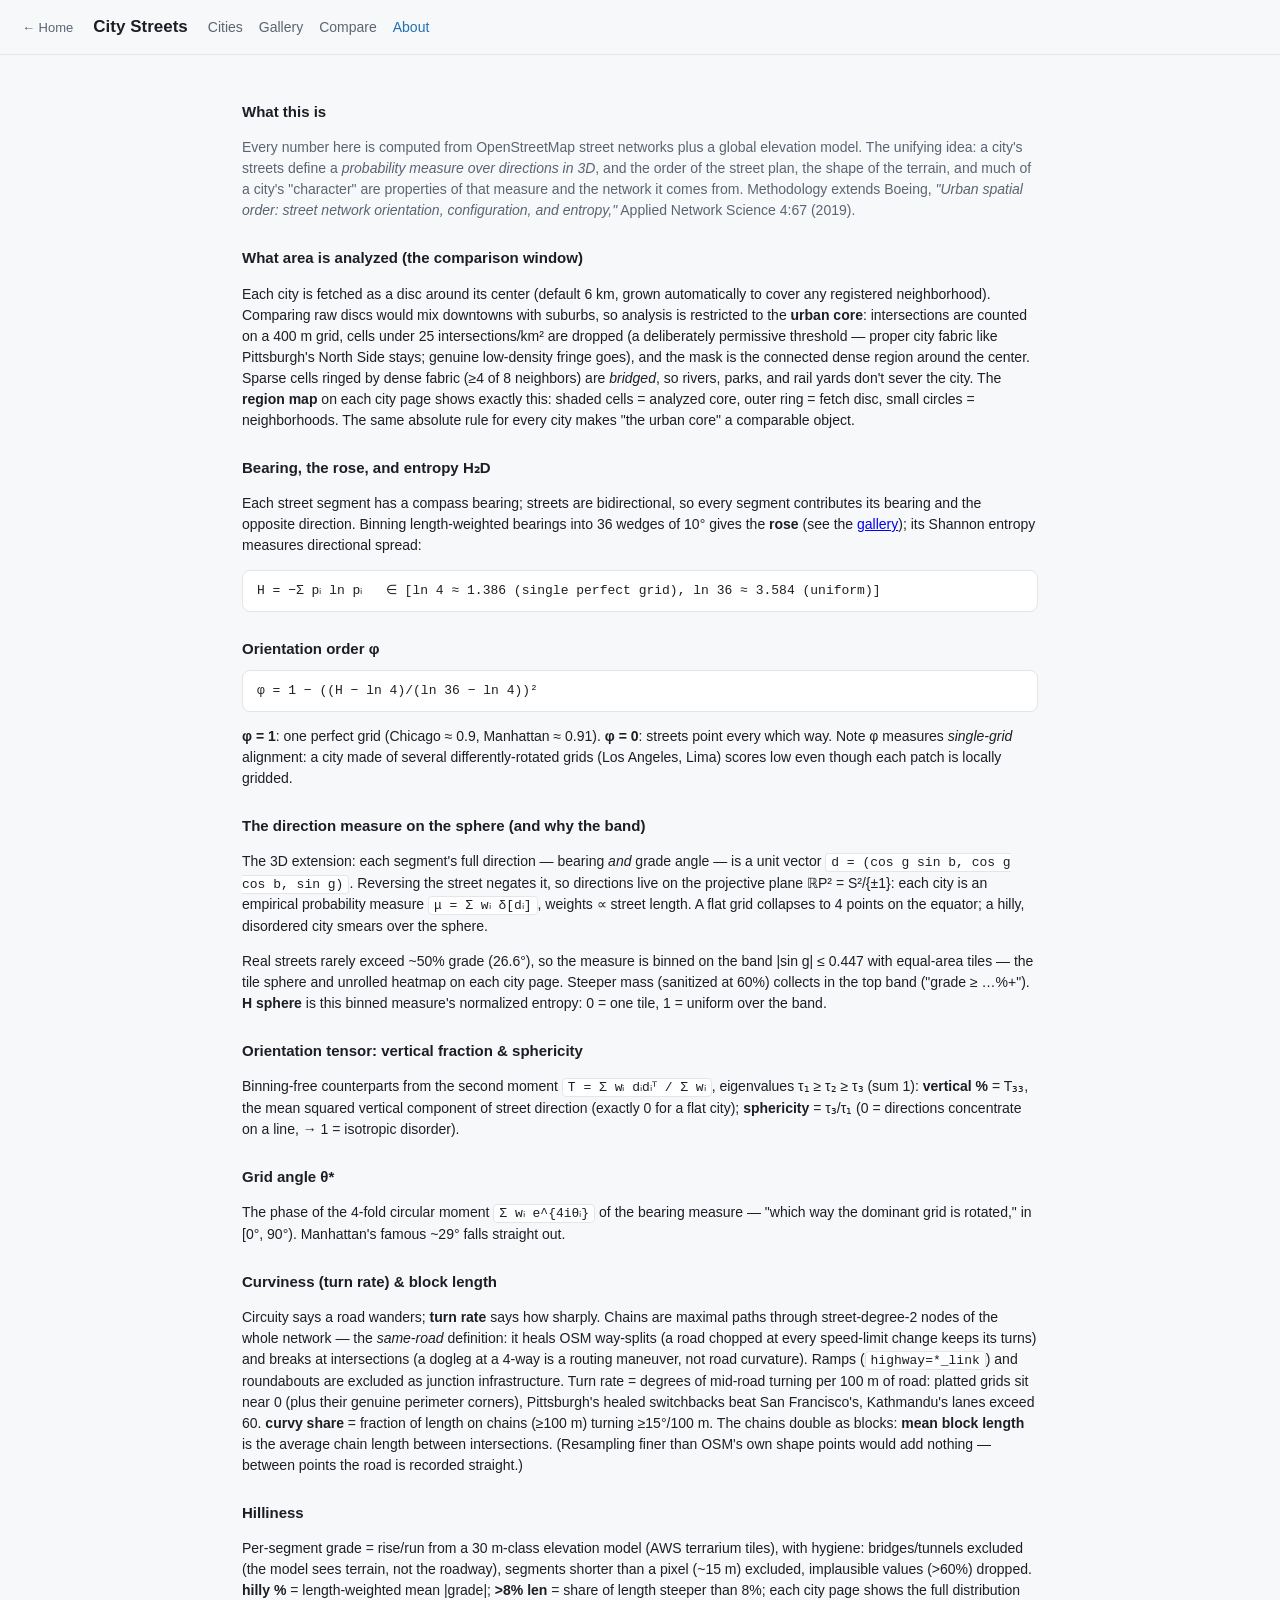
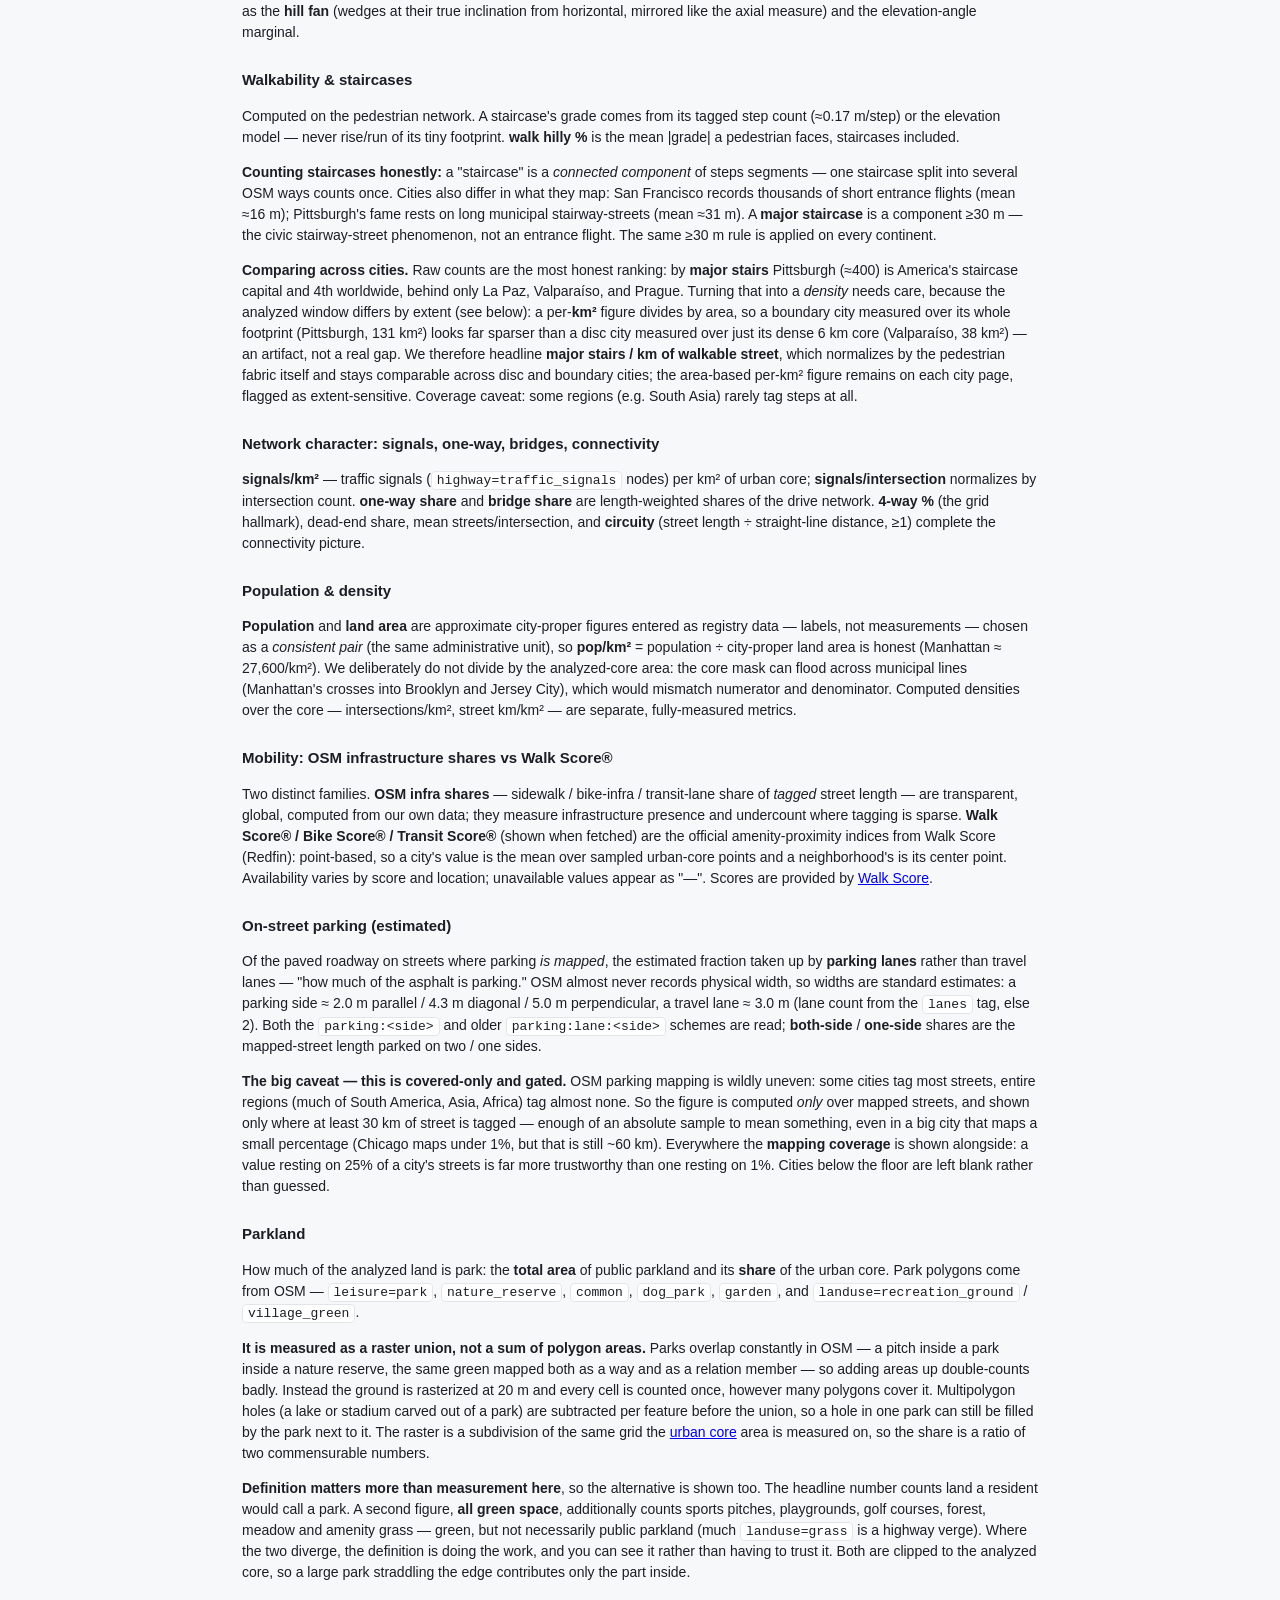
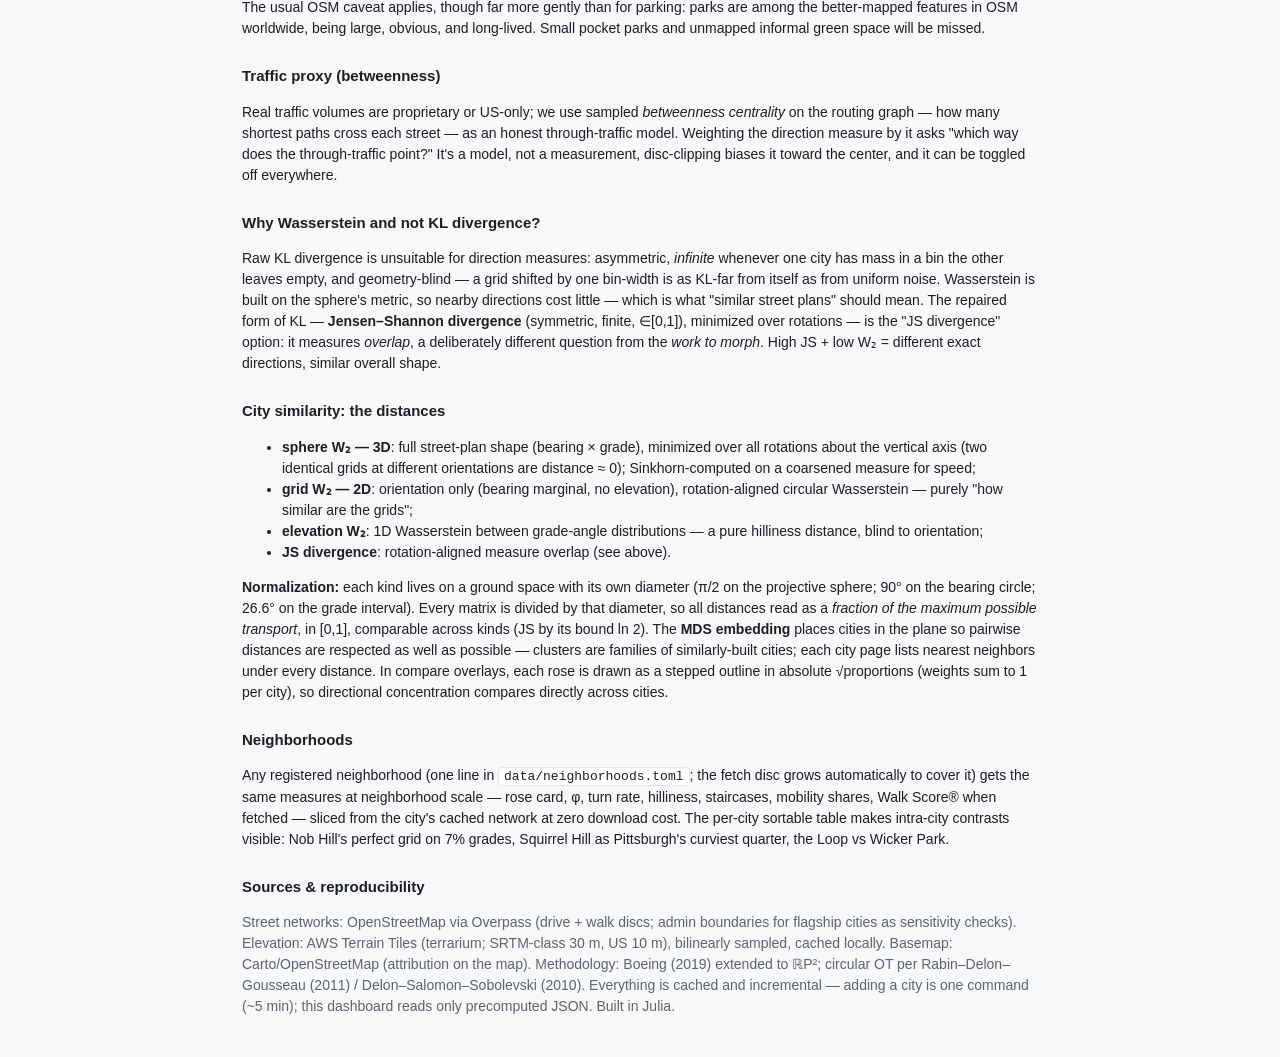
==== city-streets/about.html @ 0fbaa7f0 "Add Walk Score data to City Streets" ====
<!doctype html>
<html lang="en">
<head>
<meta charset="utf-8">
<meta name="viewport" content="width=device-width, initial-scale=1">
<title>City Streets — about the measures</title>
<link rel="stylesheet" href="css/style.css">
<style>
  main { max-width: 840px; }
  section { margin-bottom: 26px; }
  code { background: var(--panel); border: 1px solid var(--line); border-radius: 4px;
         padding: 1px 5px; font-size: 13px; }
  .formula { background: var(--panel); border: 1px solid var(--line); border-radius: 8px;
             padding: 10px 14px; margin: 10px 0; font-family: ui-monospace, monospace; font-size: 13px; }
  h2 { margin-top: 26px; }
</style>
</head>
<body>
<header>
  <a class="home-link" href="../">&larr; Home</a>
  <h1>City Streets</h1>
  <nav><a href="./">Cities</a><a href="gallery.html">Gallery</a><a href="compare.html">Compare</a><a href="about.html" class="active">About</a></nav>
</header>
<main>
  <h2>What this is</h2>
  <p class="muted">Every number here is computed from OpenStreetMap street networks plus a
  global elevation model. The unifying idea: a city's streets define a <em>probability measure
  over directions in 3D</em>, and the order of the street plan, the shape of the terrain, and
  much of a city's "character" are properties of that measure and the network it comes from.
  Methodology extends Boeing, <em>"Urban spatial order: street network orientation,
  configuration, and entropy,"</em> Applied Network Science 4:67 (2019).</p>

  <section id="window">
    <h2>What area is analyzed (the comparison window)</h2>
    <p>Each city is fetched as a disc around its center (default 6 km, grown automatically to
    cover any registered neighborhood). Comparing raw discs would mix downtowns with suburbs,
    so analysis is restricted to the <b>urban core</b>: intersections are counted on a 400 m
    grid, cells under 25 intersections/km² are dropped (a deliberately permissive threshold —
    proper city fabric like Pittsburgh's North Side stays; genuine low-density fringe goes),
    and the mask is the connected dense region around the center. Sparse cells ringed by dense
    fabric (≥4 of 8 neighbors) are <em>bridged</em>, so rivers, parks, and rail yards don't
    sever the city. The <b>region map</b> on each city page shows exactly this: shaded cells =
    analyzed core, outer ring = fetch disc, small circles = neighborhoods. The same absolute
    rule for every city makes "the urban core" a comparable object.</p>
  </section>

  <section id="rose">
    <h2>Bearing, the rose, and entropy H₂D</h2>
    <p>Each street segment has a compass bearing; streets are bidirectional, so every segment
    contributes its bearing and the opposite direction. Binning length-weighted bearings into
    36 wedges of 10° gives the <b>rose</b> (see the <a href="gallery.html">gallery</a>);
    its Shannon entropy measures directional spread:</p>
    <div class="formula">H = −Σ pᵢ ln pᵢ &nbsp; ∈ [ln 4 ≈ 1.386 (single perfect grid), ln 36 ≈ 3.584 (uniform)]</div>
  </section>

  <section id="phi">
    <h2>Orientation order φ</h2>
    <div class="formula">φ = 1 − ((H − ln 4)/(ln 36 − ln 4))²</div>
    <p><b>φ = 1</b>: one perfect grid (Chicago ≈ 0.9, Manhattan ≈ 0.91). <b>φ = 0</b>: streets
    point every which way. Note φ measures <em>single-grid</em> alignment: a city made of
    several differently-rotated grids (Los Angeles, Lima) scores low even though each patch is
    locally gridded.</p>
  </section>

  <section id="sphere">
    <h2>The direction measure on the sphere (and why the band)</h2>
    <p>The 3D extension: each segment's full direction — bearing <em>and</em> grade angle — is
    a unit vector <code>d = (cos g sin b, cos g cos b, sin g)</code>. Reversing the street
    negates it, so directions live on the projective plane ℝP² = S²/{±1}: each city is an
    empirical probability measure <code>μ = Σ wᵢ δ[dᵢ]</code>, weights ∝ street length. A flat
    grid collapses to 4 points on the equator; a hilly, disordered city smears over the
    sphere.</p>
    <p>Real streets rarely exceed ~50% grade (26.6°), so the measure is binned on the band
    |sin g| ≤ 0.447 with equal-area tiles — the tile sphere and unrolled heatmap on each city
    page. Steeper mass (sanitized at 60%) collects in the top band ("grade ≥ …%+").
    <b>H sphere</b> is this binned measure's normalized entropy: 0 = one tile, 1 = uniform
    over the band.</p>
  </section>

  <section id="tensor">
    <h2>Orientation tensor: vertical fraction &amp; sphericity</h2>
    <p>Binning-free counterparts from the second moment <code>T = Σ wᵢ dᵢdᵢᵀ / Σ wᵢ</code>,
    eigenvalues τ₁ ≥ τ₂ ≥ τ₃ (sum 1): <b>vertical %</b> = T₃₃, the mean squared vertical
    component of street direction (exactly 0 for a flat city); <b>sphericity</b> = τ₃/τ₁
    (0 = directions concentrate on a line, → 1 = isotropic disorder).</p>
  </section>

  <section id="grid">
    <h2>Grid angle θ*</h2>
    <p>The phase of the 4-fold circular moment <code>Σ wᵢ e^{4iθᵢ}</code> of the bearing
    measure — "which way the dominant grid is rotated," in [0°, 90°). Manhattan's famous ~29°
    falls straight out.</p>
  </section>

  <section id="curviness">
    <h2>Curviness (turn rate) &amp; block length</h2>
    <p>Circuity says a road wanders; <b>turn rate</b> says how sharply. Chains are maximal
    paths through street-degree-2 nodes of the whole network — the <em>same-road</em>
    definition: it heals OSM way-splits (a road chopped at every speed-limit change keeps its
    turns) and breaks at intersections (a dogleg at a 4-way is a routing maneuver, not road
    curvature). Ramps (<code>highway=*_link</code>) and roundabouts are excluded as junction
    infrastructure. Turn rate = degrees of mid-road turning per 100 m of road: platted grids
    sit near 0 (plus their genuine perimeter corners), Pittsburgh's healed switchbacks beat
    San Francisco's, Kathmandu's lanes exceed 60. <b>curvy share</b> = fraction of length on
    chains (≥100 m) turning ≥15°/100 m. The chains double as blocks: <b>mean block length</b>
    is the average chain length between intersections. (Resampling finer than OSM's own shape
    points would add nothing — between points the road is recorded straight.)</p>
  </section>

  <section id="hilliness">
    <h2>Hilliness</h2>
    <p>Per-segment grade = rise/run from a 30 m-class elevation model (AWS terrarium tiles),
    with hygiene: bridges/tunnels excluded (the model sees terrain, not the roadway), segments
    shorter than a pixel (~15 m) excluded, implausible values (&gt;60%) dropped.
    <b>hilly %</b> = length-weighted mean |grade|; <b>&gt;8% len</b> = share of length steeper
    than 8%; each city page shows the full distribution as the <b>hill fan</b> (wedges at
    their true inclination from horizontal, mirrored like the axial measure) and the
    elevation-angle marginal.</p>
  </section>

  <section id="walk">
    <h2>Walkability &amp; staircases</h2>
    <p>Computed on the pedestrian network. A staircase's grade comes from its tagged step
    count (≈0.17 m/step) or the elevation model — never rise/run of its tiny footprint.
    <b>walk hilly %</b> is the mean |grade| a pedestrian faces, staircases included.</p>
    <p><b>Counting staircases honestly:</b> a "staircase" is a <em>connected component</em> of
    steps segments — one staircase split into several OSM ways counts once. Cities also differ
    in what they map: San Francisco records thousands of short entrance flights (mean ≈16 m);
    Pittsburgh's fame rests on long municipal stairway-streets (mean ≈31 m). A <b>major
    staircase</b> is a component ≥30 m — the civic stairway-street phenomenon, not an entrance
    flight. The same ≥30 m rule is applied on every continent.</p>
    <p><b>Comparing across cities.</b> Raw counts are the most honest ranking: by <b>major
    stairs</b> Pittsburgh (≈400) is America's staircase capital and 4th worldwide, behind only
    La Paz, Valparaíso, and Prague. Turning that into a <em>density</em> needs care, because the
    analyzed window differs by extent (see below): a per-<b>km²</b> figure divides by area, so a
    boundary city measured over its whole footprint (Pittsburgh, 131 km²) looks far sparser than
    a disc city measured over just its dense 6 km core (Valparaíso, 38 km²) — an artifact, not a
    real gap. We therefore headline <b>major stairs / km of walkable street</b>, which normalizes
    by the pedestrian fabric itself and stays comparable across disc and boundary cities; the
    area-based per-km² figure remains on each city page, flagged as extent-sensitive. Coverage
    caveat: some regions (e.g. South Asia) rarely tag steps at all.</p>
  </section>

  <section id="network">
    <h2>Network character: signals, one-way, bridges, connectivity</h2>
    <p><b>signals/km²</b> — traffic signals (<code>highway=traffic_signals</code> nodes) per
    km² of urban core; <b>signals/intersection</b> normalizes by intersection count.
    <b>one-way share</b> and <b>bridge share</b> are length-weighted shares of the drive
    network. <b>4-way %</b> (the grid hallmark), dead-end share, mean streets/intersection,
    and <b>circuity</b> (street length ÷ straight-line distance, ≥1) complete the
    connectivity picture.</p>
  </section>

  <section id="population">
    <h2>Population &amp; density</h2>
    <p><b>Population</b> and <b>land area</b> are approximate city-proper figures entered as
    registry data — labels, not measurements — chosen as a <em>consistent pair</em> (the same
    administrative unit), so <b>pop/km²</b> = population ÷ city-proper land area is honest
    (Manhattan ≈ 27,600/km²). We deliberately do not divide by the analyzed-core area: the
    core mask can flood across municipal lines (Manhattan's crosses into Brooklyn and Jersey
    City), which would mismatch numerator and denominator. Computed densities over the core —
    intersections/km², street km/km² — are separate, fully-measured metrics.</p>
  </section>

  <section id="mobility">
    <h2>Mobility: OSM infrastructure shares vs Walk Score®</h2>
    <p>Two distinct families. <b>OSM infra shares</b> — sidewalk / bike-infra / transit-lane
    share of <em>tagged</em> street length — are transparent, global, computed from our own
    data; they measure infrastructure presence and undercount where tagging is sparse.
    <b>Walk Score® / Bike Score® / Transit Score®</b> (shown when fetched) are the official
    amenity-proximity indices from Walk Score (Redfin): point-based, so a city's value is the
    mean over sampled urban-core points and a neighborhood's is its center point. Availability
    varies by score and location; unavailable values appear as "—". Scores are provided by
    <a href="https://www.walkscore.com/how-it-works/" target="_blank" rel="noopener">Walk Score</a>.</p>
  </section>

  <section id="parking">
    <h2>On-street parking (estimated)</h2>
    <p>Of the paved roadway on streets where parking <em>is mapped</em>, the estimated fraction
    taken up by <b>parking lanes</b> rather than travel lanes — "how much of the asphalt is
    parking." OSM almost never records physical width, so widths are standard estimates: a
    parking side ≈ 2.0 m parallel / 4.3 m diagonal / 5.0 m perpendicular, a travel lane ≈ 3.0 m
    (lane count from the <code>lanes</code> tag, else 2). Both the <code>parking:&lt;side&gt;</code>
    and older <code>parking:lane:&lt;side&gt;</code> schemes are read; <b>both-side</b> /
    <b>one-side</b> shares are the mapped-street length parked on two / one sides.</p>
    <p><b>The big caveat — this is covered-only and gated.</b> OSM parking mapping is wildly
    uneven: some cities tag most streets, entire regions (much of South America, Asia, Africa)
    tag almost none. So the figure is computed <em>only</em> over mapped streets, and shown only
    where at least 30 km of street is tagged — enough of an absolute sample to mean something,
    even in a big city that maps a small percentage (Chicago maps under 1%, but that is still
    ~60 km). Everywhere the <b>mapping coverage</b> is shown alongside: a value resting on 25%
    of a city's streets is far more trustworthy than one resting on 1%. Cities below the floor
    are left blank rather than guessed.</p>
  </section>

  <section id="parks">
    <h2>Parkland</h2>
    <p>How much of the analyzed land is park: the <b>total area</b> of public parkland and its
    <b>share</b> of the urban core. Park polygons come from OSM — <code>leisure=park</code>,
    <code>nature_reserve</code>, <code>common</code>, <code>dog_park</code>,
    <code>garden</code>, and <code>landuse=recreation_ground</code> / <code>village_green</code>.</p>
    <p><b>It is measured as a raster union, not a sum of polygon areas.</b> Parks overlap
    constantly in OSM — a pitch inside a park inside a nature reserve, the same green mapped
    both as a way and as a relation member — so adding areas up double-counts badly. Instead the
    ground is rasterized at 20 m and every cell is counted once, however many polygons cover it.
    Multipolygon holes (a lake or stadium carved out of a park) are subtracted per feature
    before the union, so a hole in one park can still be filled by the park next to it. The
    raster is a subdivision of the same grid the <a href="#window">urban core</a> area is measured
    on, so the share is a ratio of two commensurable numbers.</p>
    <p><b>Definition matters more than measurement here</b>, so the alternative is shown too.
    The headline number counts land a resident would call a park. A second figure, <b>all green
    space</b>, additionally counts sports pitches, playgrounds, golf courses, forest, meadow and
    amenity grass — green, but not necessarily public parkland (much <code>landuse=grass</code>
    is a highway verge). Where the two diverge, the definition is doing the work, and you can
    see it rather than having to trust it. Both are clipped to the analyzed core, so a large
    park straddling the edge contributes only the part inside.</p>
    <p>The usual OSM caveat applies, though far more gently than for parking: parks are among
    the better-mapped features in OSM worldwide, being large, obvious, and long-lived. Small
    pocket parks and unmapped informal green space will be missed.</p>
  </section>

  <section id="traffic">
    <h2>Traffic proxy (betweenness)</h2>
    <p>Real traffic volumes are proprietary or US-only; we use sampled <em>betweenness
    centrality</em> on the routing graph — how many shortest paths cross each street — as an
    honest through-traffic model. Weighting the direction measure by it asks "which way does
    the through-traffic point?" It's a model, not a measurement, disc-clipping biases it
    toward the center, and it can be toggled off everywhere.</p>
  </section>

  <section id="klvsw">
    <h2>Why Wasserstein and not KL divergence?</h2>
    <p>Raw KL divergence is unsuitable for direction measures: asymmetric, <em>infinite</em>
    whenever one city has mass in a bin the other leaves empty, and geometry-blind — a grid
    shifted by one bin-width is as KL-far from itself as from uniform noise. Wasserstein is
    built on the sphere's metric, so nearby directions cost little — which is what "similar
    street plans" should mean. The repaired form of KL — <b>Jensen–Shannon divergence</b>
    (symmetric, finite, ∈[0,1]), minimized over rotations — is the "JS divergence" option: it
    measures <em>overlap</em>, a deliberately different question from the <em>work to
    morph</em>. High JS + low W₂ = different exact directions, similar overall shape.</p>
  </section>

  <section id="distances">
    <h2>City similarity: the distances</h2>
    <ul>
      <li><b>sphere W₂ — 3D</b>: full street-plan shape (bearing × grade), minimized over all
        rotations about the vertical axis (two identical grids at different orientations are
        distance ≈ 0); Sinkhorn-computed on a coarsened measure for speed;</li>
      <li><b>grid W₂ — 2D</b>: orientation only (bearing marginal, no elevation),
        rotation-aligned circular Wasserstein — purely "how similar are the grids";</li>
      <li><b>elevation W₂</b>: 1D Wasserstein between grade-angle distributions — a pure
        hilliness distance, blind to orientation;</li>
      <li><b>JS divergence</b>: rotation-aligned measure overlap (see above).</li>
    </ul>
    <p id="normalization"><b>Normalization:</b> each kind lives on a ground space with its own
    diameter (π/2 on the projective sphere; 90° on the bearing circle; 26.6° on the grade
    interval). Every matrix is divided by that diameter, so all distances read as a
    <em>fraction of the maximum possible transport</em>, in [0,1], comparable across kinds
    (JS by its bound ln 2). The <b>MDS embedding</b> places cities in the plane so pairwise
    distances are respected as well as possible — clusters are families of similarly-built
    cities; each city page lists nearest neighbors under every distance. In compare overlays, each
    rose is drawn as a stepped outline in absolute √proportions (weights sum to 1 per city),
    so directional concentration compares directly across cities.</p>
  </section>

  <section id="neighborhoods">
    <h2>Neighborhoods</h2>
    <p>Any registered neighborhood (one line in <code>data/neighborhoods.toml</code>; the
    fetch disc grows automatically to cover it) gets the same measures at neighborhood scale —
    rose card, φ, turn rate, hilliness, staircases, mobility shares, Walk Score® when fetched —
    sliced from the city's cached network at zero download cost. The per-city sortable table
    makes intra-city contrasts visible: Nob Hill's perfect grid on 7% grades, Squirrel Hill as
    Pittsburgh's curviest quarter, the Loop vs Wicker Park.</p>
  </section>

  <section>
    <h2>Sources &amp; reproducibility</h2>
    <p class="muted">Street networks: OpenStreetMap via Overpass (drive + walk discs; admin
    boundaries for flagship cities as sensitivity checks). Elevation: AWS Terrain Tiles
    (terrarium; SRTM-class 30 m, US 10 m), bilinearly sampled, cached locally. Basemap:
    Carto/OpenStreetMap (attribution on the map). Methodology: Boeing (2019) extended to ℝP²;
    circular OT per Rabin–Delon–Gousseau (2011) / Delon–Salomon–Sobolevski (2010). Everything
    is cached and incremental — adding a city is one command (~5 min); this dashboard reads
    only precomputed JSON. Built in Julia.</p>
  </section>
</main>
</body>
</html>
---- city-streets/css/style.css ----
:root {
  --bg: #0f1116; --panel: #171a21; --fg: #e6e8ec; --muted: #9aa3b2;
  --line: #262b36; --accent: #5aa9e6; --accent2: #2a7f62;
}
@media (prefers-color-scheme: light) {
  :root { --bg: #f7f8fa; --panel: #fff; --fg: #1b1e24; --muted: #5b6472;
          --line: #e2e5ea; --accent: #1f6fb2; --accent2: #2a7f62; }
}
* { box-sizing: border-box; }
body { margin: 0; background: var(--bg); color: var(--fg);
  font: 14px/1.5 -apple-system, BlinkMacSystemFont, "Segoe UI", Roboto, sans-serif; }
header { padding: 14px 22px; border-bottom: 1px solid var(--line);
  display: flex; align-items: baseline; gap: 20px; background: var(--bg); }
header h1 { font-size: 17px; margin: 0; font-weight: 650; }
header .home-link { color: var(--muted); text-decoration: none; font-size: 13px; white-space: nowrap; }
header .home-link:hover { color: var(--accent); }
header nav { margin-right: auto; }   /* push count/title/selects to the right edge */
header nav a { color: var(--muted); text-decoration: none; margin-right: 16px; }
header nav a:hover, header nav a.active { color: var(--accent); }
main { padding: 20px 22px; max-width: 1400px; margin: 0 auto; }
.muted { color: var(--muted); }
h2 { font-size: 15px; font-weight: 620; margin: 22px 0 10px; }
table { border-collapse: collapse; width: 100%; font-variant-numeric: tabular-nums; }
th, td { padding: 6px 10px; text-align: right; border-bottom: 1px solid var(--line); white-space: nowrap; }
th:first-child, td:first-child { text-align: left; }
th { cursor: pointer; user-select: none; color: var(--muted); font-weight: 600; position: sticky; top: 0; background: var(--bg); z-index: 2; }
th:hover { color: var(--fg); }
th a { color: inherit; }
th.sorted::after { content: " ▾"; color: var(--accent); }
th.sorted.asc::after { content: " ▴"; }
tbody tr:hover { background: var(--panel); }
td a { color: var(--accent); text-decoration: none; }
.tag { font-size: 11px; color: var(--muted); border: 1px solid var(--line); border-radius: 10px; padding: 1px 7px; }
.grid { display: grid; grid-template-columns: repeat(auto-fit, minmax(360px, 1fr)); gap: 18px; }
.panel { background: var(--panel); border: 1px solid var(--line); border-radius: 10px; padding: 14px; }
.plot { width: 100%; height: 360px; }
.kpi { display: flex; flex-wrap: wrap; gap: 18px; margin: 8px 0 6px; }
.kpi div { min-width: 90px; }
.kpi .v { font-size: 20px; font-weight: 650; }
.kpi .k { font-size: 11px; color: var(--muted); text-transform: uppercase; letter-spacing: .04em; }
select, button { background: var(--panel); color: var(--fg); border: 1px solid var(--line);
  border-radius: 7px; padding: 5px 9px; font-size: 13px; }
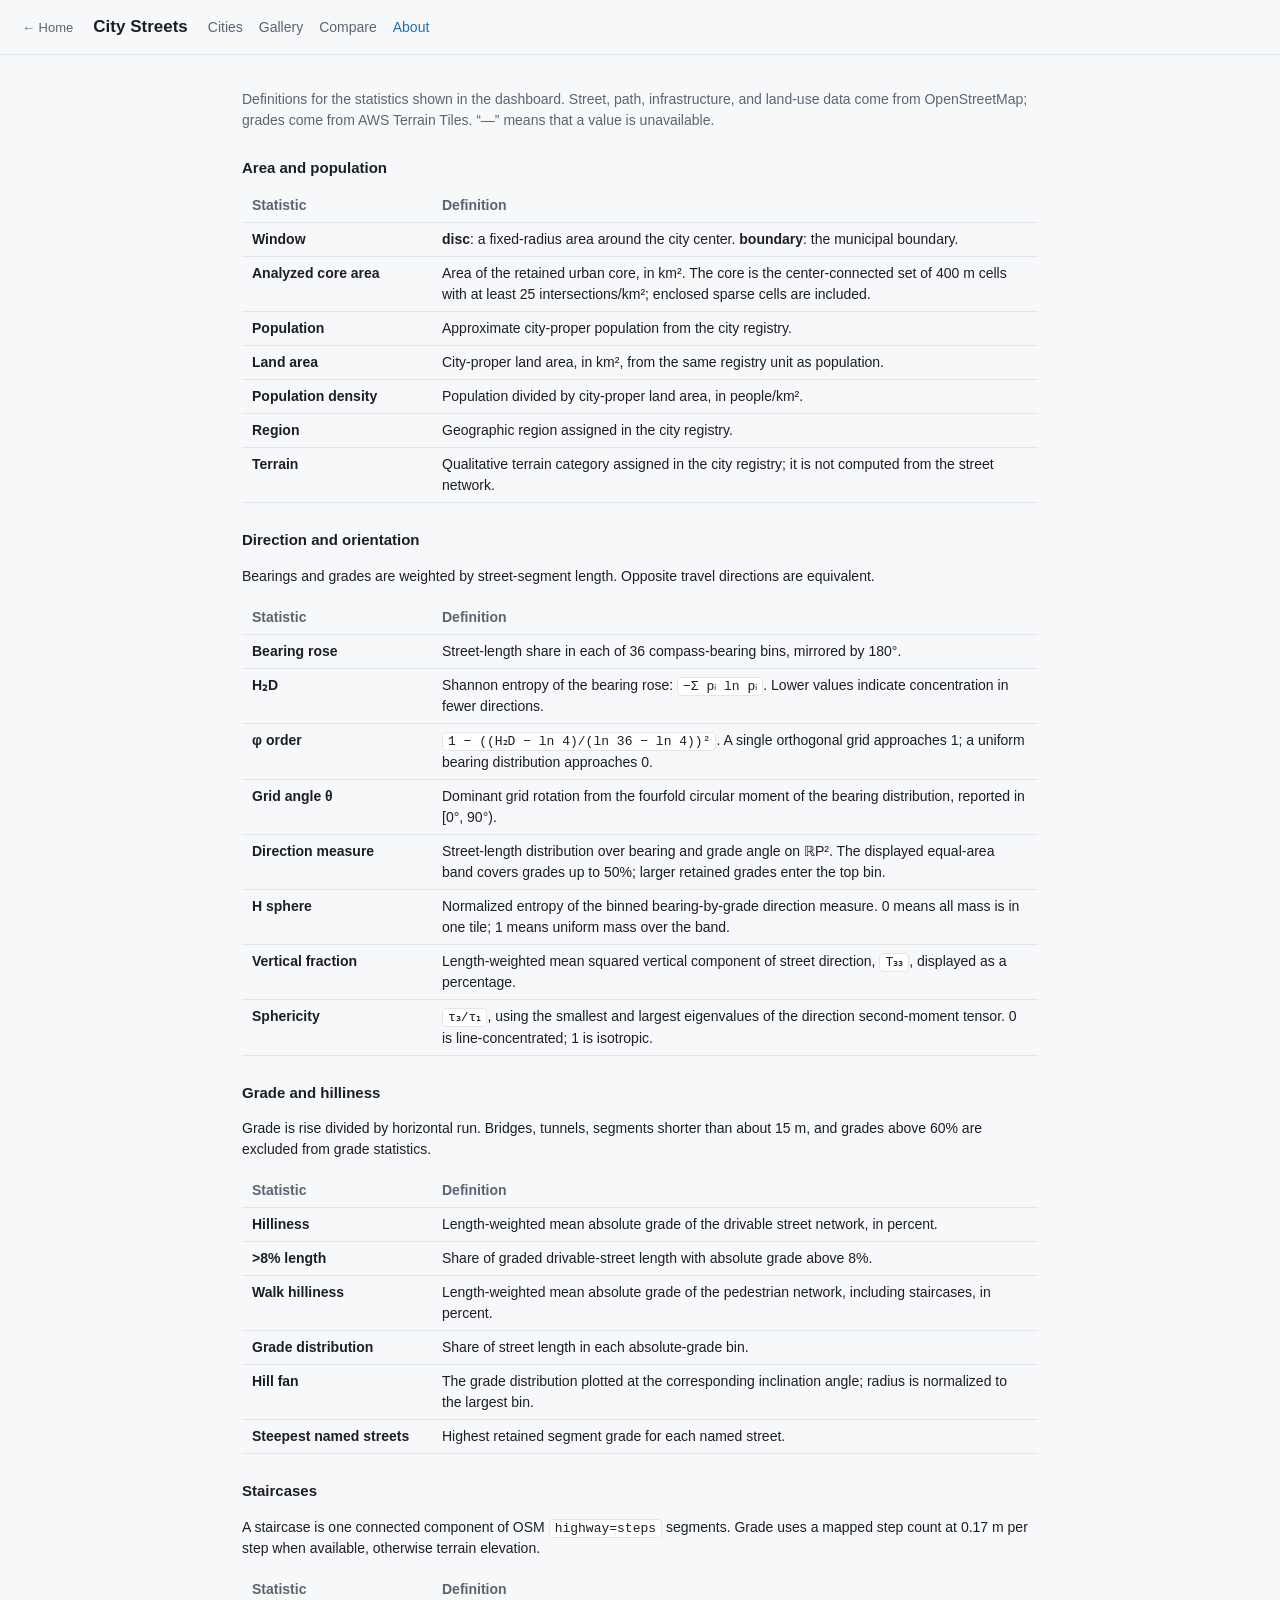
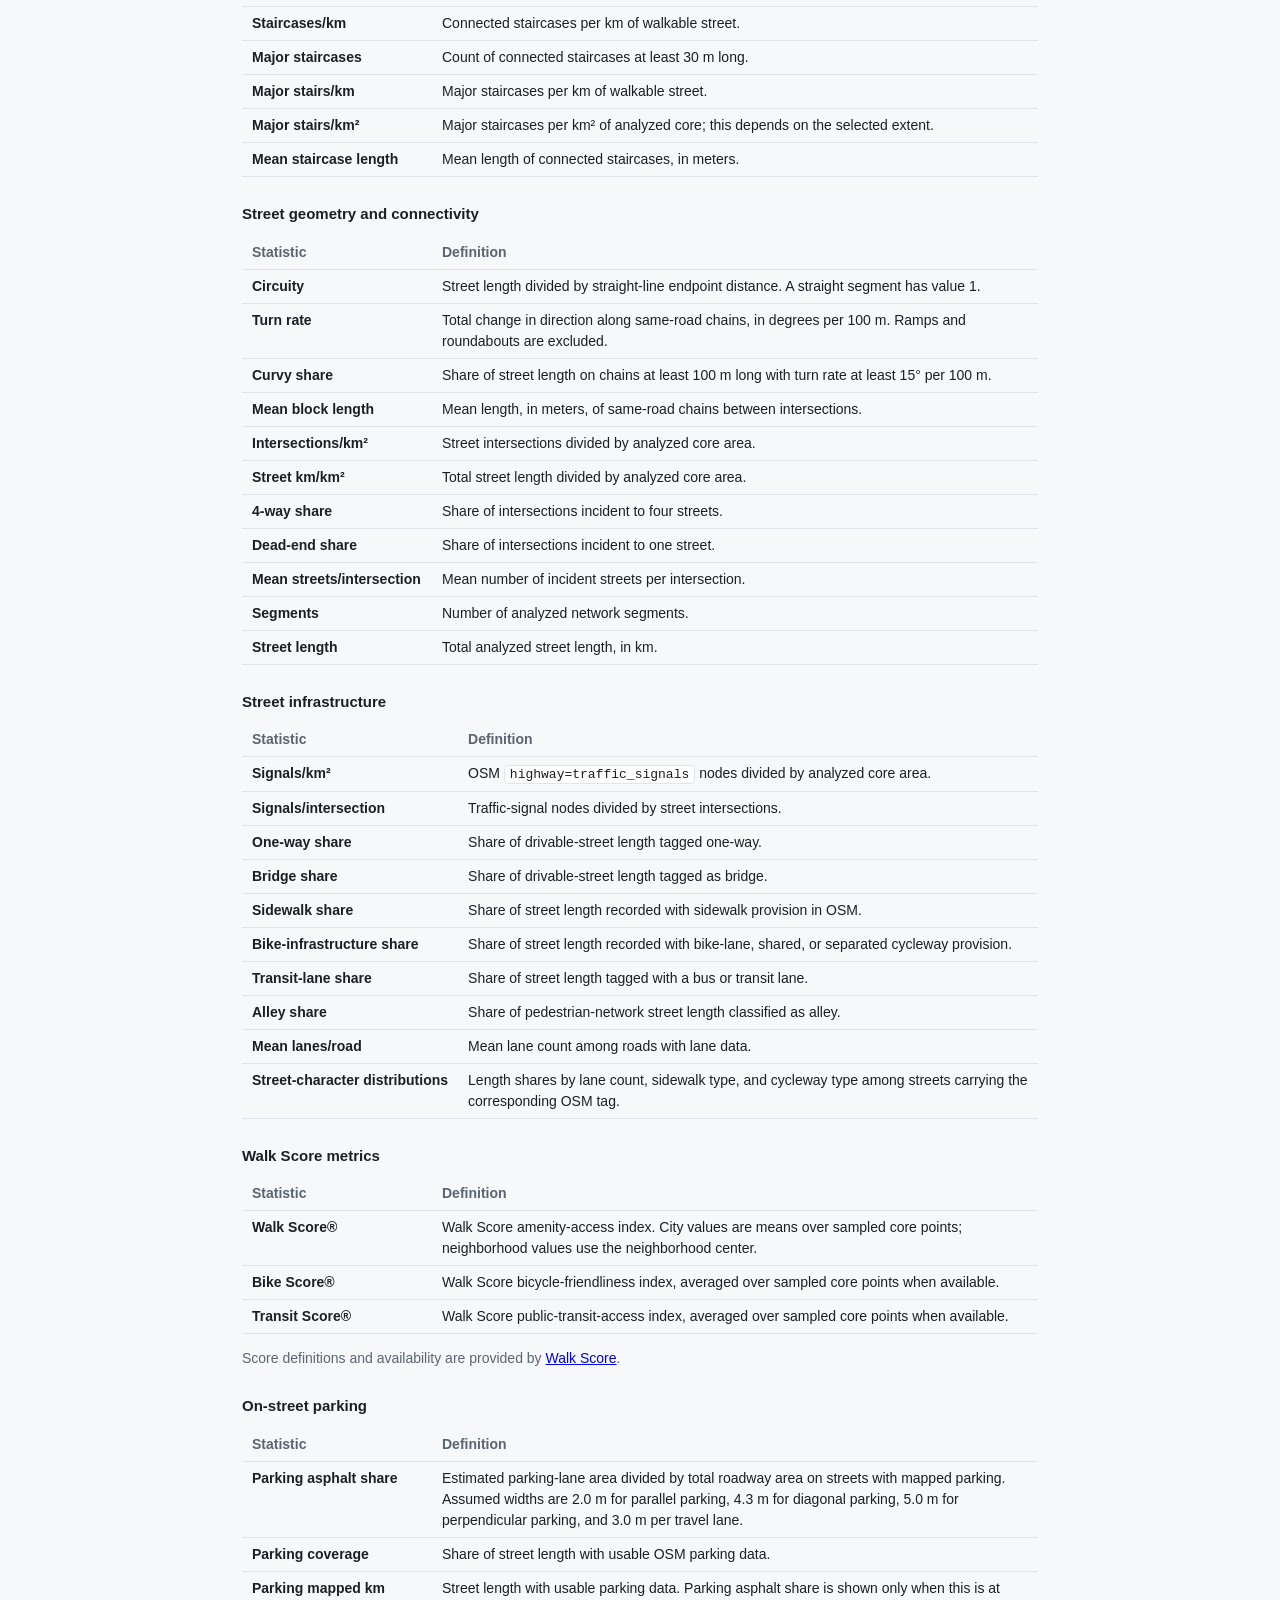
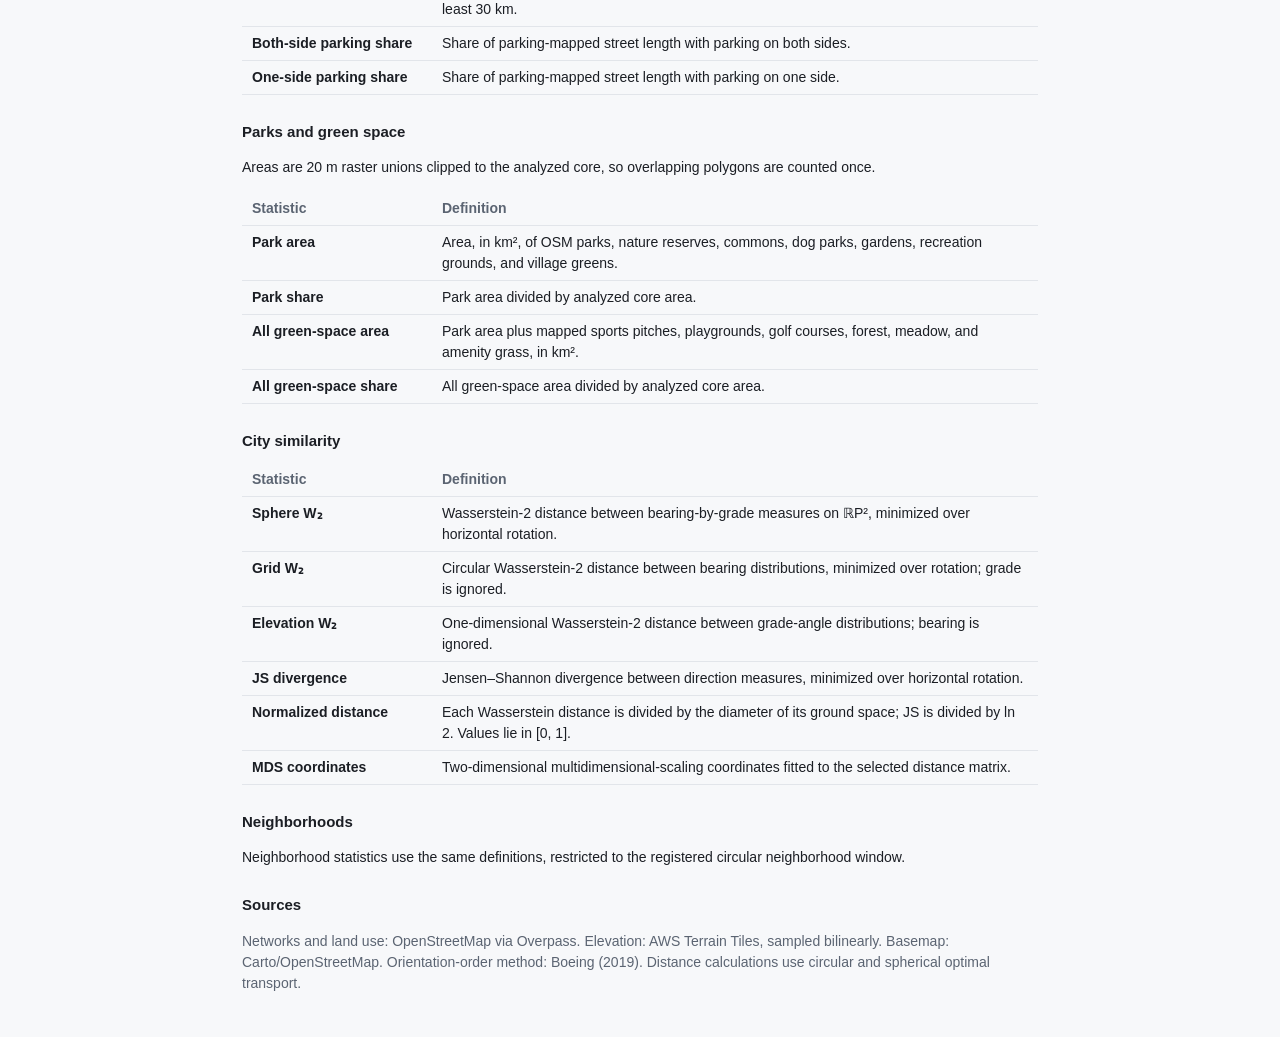
==== commit e627b777: "Revise City Streets copy and metric descriptions" ====
--- a/city-streets/about.html
+++ b/city-streets/about.html
@@ -13,6 +13,10 @@
   .formula { background: var(--panel); border: 1px solid var(--line); border-radius: 8px;
              padding: 10px 14px; margin: 10px 0; font-family: ui-monospace, monospace; font-size: 13px; }
   h2 { margin-top: 26px; }
+  .definitions th { cursor: default; position: static; text-align: left; }
+  .definitions td { vertical-align: top; }
+  .definitions td:first-child { width: 190px; font-weight: 600; }
+  .definitions td:last-child { text-align: left; white-space: normal; }
 </style>
 </head>
 <body>
@@ -22,266 +26,156 @@
   <nav><a href="./">Cities</a><a href="gallery.html">Gallery</a><a href="compare.html">Compare</a><a href="about.html" class="active">About</a></nav>
 </header>
 <main>
-  <h2>What this is</h2>
-  <p class="muted">Every number here is computed from OpenStreetMap street networks plus a
-  global elevation model. The unifying idea: a city's streets define a <em>probability measure
-  over directions in 3D</em>, and the order of the street plan, the shape of the terrain, and
-  much of a city's "character" are properties of that measure and the network it comes from.
-  Methodology extends Boeing, <em>"Urban spatial order: street network orientation,
-  configuration, and entropy,"</em> Applied Network Science 4:67 (2019).</p>
+  <p class="muted">Definitions for the statistics shown in the dashboard. Street, path,
+  infrastructure, and land-use data come from OpenStreetMap; grades come from AWS Terrain
+  Tiles. “—” means that a value is unavailable.</p>
 
   <section id="window">
-    <h2>What area is analyzed (the comparison window)</h2>
-    <p>Each city is fetched as a disc around its center (default 6 km, grown automatically to
-    cover any registered neighborhood). Comparing raw discs would mix downtowns with suburbs,
-    so analysis is restricted to the <b>urban core</b>: intersections are counted on a 400 m
-    grid, cells under 25 intersections/km² are dropped (a deliberately permissive threshold —
-    proper city fabric like Pittsburgh's North Side stays; genuine low-density fringe goes),
-    and the mask is the connected dense region around the center. Sparse cells ringed by dense
-    fabric (≥4 of 8 neighbors) are <em>bridged</em>, so rivers, parks, and rail yards don't
-    sever the city. The <b>region map</b> on each city page shows exactly this: shaded cells =
-    analyzed core, outer ring = fetch disc, small circles = neighborhoods. The same absolute
-    rule for every city makes "the urban core" a comparable object.</p>
+    <h2>Area and population</h2>
+    <table class="definitions"><thead><tr><th>Statistic</th><th>Definition</th></tr></thead><tbody>
+      <tr><td>Window</td><td><b>disc</b>: a fixed-radius area around the city center. <b>boundary</b>: the municipal boundary.</td></tr>
+      <tr><td>Analyzed core area</td><td>Area of the retained urban core, in km². The core is the center-connected set of 400 m cells with at least 25 intersections/km²; enclosed sparse cells are included.</td></tr>
+      <tr><td>Population</td><td>Approximate city-proper population from the city registry.</td></tr>
+      <tr><td>Land area</td><td>City-proper land area, in km², from the same registry unit as population.</td></tr>
+      <tr><td>Population density</td><td>Population divided by city-proper land area, in people/km².</td></tr>
+      <tr><td>Region</td><td>Geographic region assigned in the city registry.</td></tr>
+      <tr><td>Terrain</td><td>Qualitative terrain category assigned in the city registry; it is not computed from the street network.</td></tr>
+    </tbody></table>
   </section>
 
   <section id="rose">
-    <h2>Bearing, the rose, and entropy H₂D</h2>
-    <p>Each street segment has a compass bearing; streets are bidirectional, so every segment
-    contributes its bearing and the opposite direction. Binning length-weighted bearings into
-    36 wedges of 10° gives the <b>rose</b> (see the <a href="gallery.html">gallery</a>);
-    its Shannon entropy measures directional spread:</p>
-    <div class="formula">H = −Σ pᵢ ln pᵢ &nbsp; ∈ [ln 4 ≈ 1.386 (single perfect grid), ln 36 ≈ 3.584 (uniform)]</div>
+    <h2>Direction and orientation</h2>
+    <p>Bearings and grades are weighted by street-segment length. Opposite travel directions
+    are equivalent.</p>
+    <table class="definitions"><thead><tr><th>Statistic</th><th>Definition</th></tr></thead><tbody>
+      <tr><td>Bearing rose</td><td>Street-length share in each of 36 compass-bearing bins, mirrored by 180°.</td></tr>
+      <tr><td>H₂D</td><td>Shannon entropy of the bearing rose: <code>−Σ pᵢ ln pᵢ</code>. Lower values indicate concentration in fewer directions.</td></tr>
+      <tr id="phi"><td>φ order</td><td><code>1 − ((H₂D − ln 4)/(ln 36 − ln 4))²</code>. A single orthogonal grid approaches 1; a uniform bearing distribution approaches 0.</td></tr>
+      <tr id="grid"><td>Grid angle θ</td><td>Dominant grid rotation from the fourfold circular moment of the bearing distribution, reported in [0°, 90°).</td></tr>
+      <tr id="sphere"><td>Direction measure</td><td>Street-length distribution over bearing and grade angle on ℝP². The displayed equal-area band covers grades up to 50%; larger retained grades enter the top bin.</td></tr>
+      <tr><td>H sphere</td><td>Normalized entropy of the binned bearing-by-grade direction measure. 0 means all mass is in one tile; 1 means uniform mass over the band.</td></tr>
+      <tr id="tensor"><td>Vertical fraction</td><td>Length-weighted mean squared vertical component of street direction, <code>T₃₃</code>, displayed as a percentage.</td></tr>
+      <tr><td>Sphericity</td><td><code>τ₃/τ₁</code>, using the smallest and largest eigenvalues of the direction second-moment tensor. 0 is line-concentrated; 1 is isotropic.</td></tr>
+    </tbody></table>
   </section>
 
-  <section id="phi">
-    <h2>Orientation order φ</h2>
-    <div class="formula">φ = 1 − ((H − ln 4)/(ln 36 − ln 4))²</div>
-    <p><b>φ = 1</b>: one perfect grid (Chicago ≈ 0.9, Manhattan ≈ 0.91). <b>φ = 0</b>: streets
-    point every which way. Note φ measures <em>single-grid</em> alignment: a city made of
-    several differently-rotated grids (Los Angeles, Lima) scores low even though each patch is
-    locally gridded.</p>
+  <section id="hilliness">
+    <h2>Grade and hilliness</h2>
+    <p>Grade is rise divided by horizontal run. Bridges, tunnels, segments shorter than about
+    15 m, and grades above 60% are excluded from grade statistics.</p>
+    <table class="definitions"><thead><tr><th>Statistic</th><th>Definition</th></tr></thead><tbody>
+      <tr><td>Hilliness</td><td>Length-weighted mean absolute grade of the drivable street network, in percent.</td></tr>
+      <tr><td>&gt;8% length</td><td>Share of graded drivable-street length with absolute grade above 8%.</td></tr>
+      <tr><td>Walk hilliness</td><td>Length-weighted mean absolute grade of the pedestrian network, including staircases, in percent.</td></tr>
+      <tr><td>Grade distribution</td><td>Share of street length in each absolute-grade bin.</td></tr>
+      <tr><td>Hill fan</td><td>The grade distribution plotted at the corresponding inclination angle; radius is normalized to the largest bin.</td></tr>
+      <tr><td>Steepest named streets</td><td>Highest retained segment grade for each named street.</td></tr>
+    </tbody></table>
   </section>
 
-  <section id="sphere">
-    <h2>The direction measure on the sphere (and why the band)</h2>
-    <p>The 3D extension: each segment's full direction — bearing <em>and</em> grade angle — is
-    a unit vector <code>d = (cos g sin b, cos g cos b, sin g)</code>. Reversing the street
-    negates it, so directions live on the projective plane ℝP² = S²/{±1}: each city is an
-    empirical probability measure <code>μ = Σ wᵢ δ[dᵢ]</code>, weights ∝ street length. A flat
-    grid collapses to 4 points on the equator; a hilly, disordered city smears over the
-    sphere.</p>
-    <p>Real streets rarely exceed ~50% grade (26.6°), so the measure is binned on the band
-    |sin g| ≤ 0.447 with equal-area tiles — the tile sphere and unrolled heatmap on each city
-    page. Steeper mass (sanitized at 60%) collects in the top band ("grade ≥ …%+").
-    <b>H sphere</b> is this binned measure's normalized entropy: 0 = one tile, 1 = uniform
-    over the band.</p>
-  </section>
-
-  <section id="tensor">
-    <h2>Orientation tensor: vertical fraction &amp; sphericity</h2>
-    <p>Binning-free counterparts from the second moment <code>T = Σ wᵢ dᵢdᵢᵀ / Σ wᵢ</code>,
-    eigenvalues τ₁ ≥ τ₂ ≥ τ₃ (sum 1): <b>vertical %</b> = T₃₃, the mean squared vertical
-    component of street direction (exactly 0 for a flat city); <b>sphericity</b> = τ₃/τ₁
-    (0 = directions concentrate on a line, → 1 = isotropic disorder).</p>
-  </section>
-
-  <section id="grid">
-    <h2>Grid angle θ*</h2>
-    <p>The phase of the 4-fold circular moment <code>Σ wᵢ e^{4iθᵢ}</code> of the bearing
-    measure — "which way the dominant grid is rotated," in [0°, 90°). Manhattan's famous ~29°
-    falls straight out.</p>
+  <section id="walk">
+    <h2>Staircases</h2>
+    <p>A staircase is one connected component of OSM <code>highway=steps</code> segments. Grade
+    uses a mapped step count at 0.17 m per step when available, otherwise terrain elevation.</p>
+    <table class="definitions"><thead><tr><th>Statistic</th><th>Definition</th></tr></thead><tbody>
+      <tr><td>Staircases/km</td><td>Connected staircases per km of walkable street.</td></tr>
+      <tr><td>Major staircases</td><td>Count of connected staircases at least 30 m long.</td></tr>
+      <tr><td>Major stairs/km</td><td>Major staircases per km of walkable street.</td></tr>
+      <tr><td>Major stairs/km²</td><td>Major staircases per km² of analyzed core; this depends on the selected extent.</td></tr>
+      <tr><td>Mean staircase length</td><td>Mean length of connected staircases, in meters.</td></tr>
+    </tbody></table>
   </section>
 
   <section id="curviness">
-    <h2>Curviness (turn rate) &amp; block length</h2>
-    <p>Circuity says a road wanders; <b>turn rate</b> says how sharply. Chains are maximal
-    paths through street-degree-2 nodes of the whole network — the <em>same-road</em>
-    definition: it heals OSM way-splits (a road chopped at every speed-limit change keeps its
-    turns) and breaks at intersections (a dogleg at a 4-way is a routing maneuver, not road
-    curvature). Ramps (<code>highway=*_link</code>) and roundabouts are excluded as junction
-    infrastructure. Turn rate = degrees of mid-road turning per 100 m of road: platted grids
-    sit near 0 (plus their genuine perimeter corners), Pittsburgh's healed switchbacks beat
-    San Francisco's, Kathmandu's lanes exceed 60. <b>curvy share</b> = fraction of length on
-    chains (≥100 m) turning ≥15°/100 m. The chains double as blocks: <b>mean block length</b>
-    is the average chain length between intersections. (Resampling finer than OSM's own shape
-    points would add nothing — between points the road is recorded straight.)</p>
-  </section>
-
-  <section id="hilliness">
-    <h2>Hilliness</h2>
-    <p>Per-segment grade = rise/run from a 30 m-class elevation model (AWS terrarium tiles),
-    with hygiene: bridges/tunnels excluded (the model sees terrain, not the roadway), segments
-    shorter than a pixel (~15 m) excluded, implausible values (&gt;60%) dropped.
-    <b>hilly %</b> = length-weighted mean |grade|; <b>&gt;8% len</b> = share of length steeper
-    than 8%; each city page shows the full distribution as the <b>hill fan</b> (wedges at
-    their true inclination from horizontal, mirrored like the axial measure) and the
-    elevation-angle marginal.</p>
-  </section>
-
-  <section id="walk">
-    <h2>Walkability &amp; staircases</h2>
-    <p>Computed on the pedestrian network. A staircase's grade comes from its tagged step
-    count (≈0.17 m/step) or the elevation model — never rise/run of its tiny footprint.
-    <b>walk hilly %</b> is the mean |grade| a pedestrian faces, staircases included.</p>
-    <p><b>Counting staircases honestly:</b> a "staircase" is a <em>connected component</em> of
-    steps segments — one staircase split into several OSM ways counts once. Cities also differ
-    in what they map: San Francisco records thousands of short entrance flights (mean ≈16 m);
-    Pittsburgh's fame rests on long municipal stairway-streets (mean ≈31 m). A <b>major
-    staircase</b> is a component ≥30 m — the civic stairway-street phenomenon, not an entrance
-    flight. The same ≥30 m rule is applied on every continent.</p>
-    <p><b>Comparing across cities.</b> Raw counts are the most honest ranking: by <b>major
-    stairs</b> Pittsburgh (≈400) is America's staircase capital and 4th worldwide, behind only
-    La Paz, Valparaíso, and Prague. Turning that into a <em>density</em> needs care, because the
-    analyzed window differs by extent (see below): a per-<b>km²</b> figure divides by area, so a
-    boundary city measured over its whole footprint (Pittsburgh, 131 km²) looks far sparser than
-    a disc city measured over just its dense 6 km core (Valparaíso, 38 km²) — an artifact, not a
-    real gap. We therefore headline <b>major stairs / km of walkable street</b>, which normalizes
-    by the pedestrian fabric itself and stays comparable across disc and boundary cities; the
-    area-based per-km² figure remains on each city page, flagged as extent-sensitive. Coverage
-    caveat: some regions (e.g. South Asia) rarely tag steps at all.</p>
+    <h2>Street geometry and connectivity</h2>
+    <table class="definitions"><thead><tr><th>Statistic</th><th>Definition</th></tr></thead><tbody>
+      <tr><td>Circuity</td><td>Street length divided by straight-line endpoint distance. A straight segment has value 1.</td></tr>
+      <tr><td>Turn rate</td><td>Total change in direction along same-road chains, in degrees per 100 m. Ramps and roundabouts are excluded.</td></tr>
+      <tr><td>Curvy share</td><td>Share of street length on chains at least 100 m long with turn rate at least 15° per 100 m.</td></tr>
+      <tr><td>Mean block length</td><td>Mean length, in meters, of same-road chains between intersections.</td></tr>
+      <tr><td>Intersections/km²</td><td>Street intersections divided by analyzed core area.</td></tr>
+      <tr><td>Street km/km²</td><td>Total street length divided by analyzed core area.</td></tr>
+      <tr><td>4-way share</td><td>Share of intersections incident to four streets.</td></tr>
+      <tr><td>Dead-end share</td><td>Share of intersections incident to one street.</td></tr>
+      <tr><td>Mean streets/intersection</td><td>Mean number of incident streets per intersection.</td></tr>
+      <tr><td>Segments</td><td>Number of analyzed network segments.</td></tr>
+      <tr><td>Street length</td><td>Total analyzed street length, in km.</td></tr>
+    </tbody></table>
   </section>
 
   <section id="network">
-    <h2>Network character: signals, one-way, bridges, connectivity</h2>
-    <p><b>signals/km²</b> — traffic signals (<code>highway=traffic_signals</code> nodes) per
-    km² of urban core; <b>signals/intersection</b> normalizes by intersection count.
-    <b>one-way share</b> and <b>bridge share</b> are length-weighted shares of the drive
-    network. <b>4-way %</b> (the grid hallmark), dead-end share, mean streets/intersection,
-    and <b>circuity</b> (street length ÷ straight-line distance, ≥1) complete the
-    connectivity picture.</p>
-  </section>
-
-  <section id="population">
-    <h2>Population &amp; density</h2>
-    <p><b>Population</b> and <b>land area</b> are approximate city-proper figures entered as
-    registry data — labels, not measurements — chosen as a <em>consistent pair</em> (the same
-    administrative unit), so <b>pop/km²</b> = population ÷ city-proper land area is honest
-    (Manhattan ≈ 27,600/km²). We deliberately do not divide by the analyzed-core area: the
-    core mask can flood across municipal lines (Manhattan's crosses into Brooklyn and Jersey
-    City), which would mismatch numerator and denominator. Computed densities over the core —
-    intersections/km², street km/km² — are separate, fully-measured metrics.</p>
+    <h2>Street infrastructure</h2>
+    <table class="definitions"><thead><tr><th>Statistic</th><th>Definition</th></tr></thead><tbody>
+      <tr><td>Signals/km²</td><td>OSM <code>highway=traffic_signals</code> nodes divided by analyzed core area.</td></tr>
+      <tr><td>Signals/intersection</td><td>Traffic-signal nodes divided by street intersections.</td></tr>
+      <tr><td>One-way share</td><td>Share of drivable-street length tagged one-way.</td></tr>
+      <tr><td>Bridge share</td><td>Share of drivable-street length tagged as bridge.</td></tr>
+      <tr><td>Sidewalk share</td><td>Share of street length recorded with sidewalk provision in OSM.</td></tr>
+      <tr><td>Bike-infrastructure share</td><td>Share of street length recorded with bike-lane, shared, or separated cycleway provision.</td></tr>
+      <tr><td>Transit-lane share</td><td>Share of street length tagged with a bus or transit lane.</td></tr>
+      <tr><td>Alley share</td><td>Share of pedestrian-network street length classified as alley.</td></tr>
+      <tr><td>Mean lanes/road</td><td>Mean lane count among roads with lane data.</td></tr>
+      <tr><td>Street-character distributions</td><td>Length shares by lane count, sidewalk type, and cycleway type among streets carrying the corresponding OSM tag.</td></tr>
+    </tbody></table>
   </section>
 
   <section id="mobility">
-    <h2>Mobility: OSM infrastructure shares vs Walk Score®</h2>
-    <p>Two distinct families. <b>OSM infra shares</b> — sidewalk / bike-infra / transit-lane
-    share of <em>tagged</em> street length — are transparent, global, computed from our own
-    data; they measure infrastructure presence and undercount where tagging is sparse.
-    <b>Walk Score® / Bike Score® / Transit Score®</b> (shown when fetched) are the official
-    amenity-proximity indices from Walk Score (Redfin): point-based, so a city's value is the
-    mean over sampled urban-core points and a neighborhood's is its center point. Availability
-    varies by score and location; unavailable values appear as "—". Scores are provided by
+    <h2>Walk Score metrics</h2>
+    <table class="definitions"><thead><tr><th>Statistic</th><th>Definition</th></tr></thead><tbody>
+      <tr><td>Walk Score®</td><td>Walk Score amenity-access index. City values are means over sampled core points; neighborhood values use the neighborhood center.</td></tr>
+      <tr><td>Bike Score®</td><td>Walk Score bicycle-friendliness index, averaged over sampled core points when available.</td></tr>
+      <tr><td>Transit Score®</td><td>Walk Score public-transit-access index, averaged over sampled core points when available.</td></tr>
+    </tbody></table>
+    <p class="muted">Score definitions and availability are provided by
     <a href="https://www.walkscore.com/how-it-works/" target="_blank" rel="noopener">Walk Score</a>.</p>
   </section>
 
   <section id="parking">
-    <h2>On-street parking (estimated)</h2>
-    <p>Of the paved roadway on streets where parking <em>is mapped</em>, the estimated fraction
-    taken up by <b>parking lanes</b> rather than travel lanes — "how much of the asphalt is
-    parking." OSM almost never records physical width, so widths are standard estimates: a
-    parking side ≈ 2.0 m parallel / 4.3 m diagonal / 5.0 m perpendicular, a travel lane ≈ 3.0 m
-    (lane count from the <code>lanes</code> tag, else 2). Both the <code>parking:&lt;side&gt;</code>
-    and older <code>parking:lane:&lt;side&gt;</code> schemes are read; <b>both-side</b> /
-    <b>one-side</b> shares are the mapped-street length parked on two / one sides.</p>
-    <p><b>The big caveat — this is covered-only and gated.</b> OSM parking mapping is wildly
-    uneven: some cities tag most streets, entire regions (much of South America, Asia, Africa)
-    tag almost none. So the figure is computed <em>only</em> over mapped streets, and shown only
-    where at least 30 km of street is tagged — enough of an absolute sample to mean something,
-    even in a big city that maps a small percentage (Chicago maps under 1%, but that is still
-    ~60 km). Everywhere the <b>mapping coverage</b> is shown alongside: a value resting on 25%
-    of a city's streets is far more trustworthy than one resting on 1%. Cities below the floor
-    are left blank rather than guessed.</p>
+    <h2>On-street parking</h2>
+    <table class="definitions"><thead><tr><th>Statistic</th><th>Definition</th></tr></thead><tbody>
+      <tr><td>Parking asphalt share</td><td>Estimated parking-lane area divided by total roadway area on streets with mapped parking. Assumed widths are 2.0 m for parallel parking, 4.3 m for diagonal parking, 5.0 m for perpendicular parking, and 3.0 m per travel lane.</td></tr>
+      <tr><td>Parking coverage</td><td>Share of street length with usable OSM parking data.</td></tr>
+      <tr><td>Parking mapped km</td><td>Street length with usable parking data. Parking asphalt share is shown only when this is at least 30 km.</td></tr>
+      <tr><td>Both-side parking share</td><td>Share of parking-mapped street length with parking on both sides.</td></tr>
+      <tr><td>One-side parking share</td><td>Share of parking-mapped street length with parking on one side.</td></tr>
+    </tbody></table>
   </section>
 
   <section id="parks">
-    <h2>Parkland</h2>
-    <p>How much of the analyzed land is park: the <b>total area</b> of public parkland and its
-    <b>share</b> of the urban core. Park polygons come from OSM — <code>leisure=park</code>,
-    <code>nature_reserve</code>, <code>common</code>, <code>dog_park</code>,
-    <code>garden</code>, and <code>landuse=recreation_ground</code> / <code>village_green</code>.</p>
-    <p><b>It is measured as a raster union, not a sum of polygon areas.</b> Parks overlap
-    constantly in OSM — a pitch inside a park inside a nature reserve, the same green mapped
-    both as a way and as a relation member — so adding areas up double-counts badly. Instead the
-    ground is rasterized at 20 m and every cell is counted once, however many polygons cover it.
-    Multipolygon holes (a lake or stadium carved out of a park) are subtracted per feature
-    before the union, so a hole in one park can still be filled by the park next to it. The
-    raster is a subdivision of the same grid the <a href="#window">urban core</a> area is measured
-    on, so the share is a ratio of two commensurable numbers.</p>
-    <p><b>Definition matters more than measurement here</b>, so the alternative is shown too.
-    The headline number counts land a resident would call a park. A second figure, <b>all green
-    space</b>, additionally counts sports pitches, playgrounds, golf courses, forest, meadow and
-    amenity grass — green, but not necessarily public parkland (much <code>landuse=grass</code>
-    is a highway verge). Where the two diverge, the definition is doing the work, and you can
-    see it rather than having to trust it. Both are clipped to the analyzed core, so a large
-    park straddling the edge contributes only the part inside.</p>
-    <p>The usual OSM caveat applies, though far more gently than for parking: parks are among
-    the better-mapped features in OSM worldwide, being large, obvious, and long-lived. Small
-    pocket parks and unmapped informal green space will be missed.</p>
-  </section>
-
-  <section id="traffic">
-    <h2>Traffic proxy (betweenness)</h2>
-    <p>Real traffic volumes are proprietary or US-only; we use sampled <em>betweenness
-    centrality</em> on the routing graph — how many shortest paths cross each street — as an
-    honest through-traffic model. Weighting the direction measure by it asks "which way does
-    the through-traffic point?" It's a model, not a measurement, disc-clipping biases it
-    toward the center, and it can be toggled off everywhere.</p>
-  </section>
-
-  <section id="klvsw">
-    <h2>Why Wasserstein and not KL divergence?</h2>
-    <p>Raw KL divergence is unsuitable for direction measures: asymmetric, <em>infinite</em>
-    whenever one city has mass in a bin the other leaves empty, and geometry-blind — a grid
-    shifted by one bin-width is as KL-far from itself as from uniform noise. Wasserstein is
-    built on the sphere's metric, so nearby directions cost little — which is what "similar
-    street plans" should mean. The repaired form of KL — <b>Jensen–Shannon divergence</b>
-    (symmetric, finite, ∈[0,1]), minimized over rotations — is the "JS divergence" option: it
-    measures <em>overlap</em>, a deliberately different question from the <em>work to
-    morph</em>. High JS + low W₂ = different exact directions, similar overall shape.</p>
+    <h2>Parks and green space</h2>
+    <p>Areas are 20 m raster unions clipped to the analyzed core, so overlapping polygons are
+    counted once.</p>
+    <table class="definitions"><thead><tr><th>Statistic</th><th>Definition</th></tr></thead><tbody>
+      <tr><td>Park area</td><td>Area, in km², of OSM parks, nature reserves, commons, dog parks, gardens, recreation grounds, and village greens.</td></tr>
+      <tr><td>Park share</td><td>Park area divided by analyzed core area.</td></tr>
+      <tr><td>All green-space area</td><td>Park area plus mapped sports pitches, playgrounds, golf courses, forest, meadow, and amenity grass, in km².</td></tr>
+      <tr><td>All green-space share</td><td>All green-space area divided by analyzed core area.</td></tr>
+    </tbody></table>
   </section>
 
   <section id="distances">
-    <h2>City similarity: the distances</h2>
-    <ul>
-      <li><b>sphere W₂ — 3D</b>: full street-plan shape (bearing × grade), minimized over all
-        rotations about the vertical axis (two identical grids at different orientations are
-        distance ≈ 0); Sinkhorn-computed on a coarsened measure for speed;</li>
-      <li><b>grid W₂ — 2D</b>: orientation only (bearing marginal, no elevation),
-        rotation-aligned circular Wasserstein — purely "how similar are the grids";</li>
-      <li><b>elevation W₂</b>: 1D Wasserstein between grade-angle distributions — a pure
-        hilliness distance, blind to orientation;</li>
-      <li><b>JS divergence</b>: rotation-aligned measure overlap (see above).</li>
-    </ul>
-    <p id="normalization"><b>Normalization:</b> each kind lives on a ground space with its own
-    diameter (π/2 on the projective sphere; 90° on the bearing circle; 26.6° on the grade
-    interval). Every matrix is divided by that diameter, so all distances read as a
-    <em>fraction of the maximum possible transport</em>, in [0,1], comparable across kinds
-    (JS by its bound ln 2). The <b>MDS embedding</b> places cities in the plane so pairwise
-    distances are respected as well as possible — clusters are families of similarly-built
-    cities; each city page lists nearest neighbors under every distance. In compare overlays, each
-    rose is drawn as a stepped outline in absolute √proportions (weights sum to 1 per city),
-    so directional concentration compares directly across cities.</p>
+    <h2>City similarity</h2>
+    <table class="definitions"><thead><tr><th>Statistic</th><th>Definition</th></tr></thead><tbody>
+      <tr><td>Sphere W₂</td><td>Wasserstein-2 distance between bearing-by-grade measures on ℝP², minimized over horizontal rotation.</td></tr>
+      <tr><td>Grid W₂</td><td>Circular Wasserstein-2 distance between bearing distributions, minimized over rotation; grade is ignored.</td></tr>
+      <tr><td>Elevation W₂</td><td>One-dimensional Wasserstein-2 distance between grade-angle distributions; bearing is ignored.</td></tr>
+      <tr><td>JS divergence</td><td>Jensen–Shannon divergence between direction measures, minimized over horizontal rotation.</td></tr>
+      <tr><td>Normalized distance</td><td>Each Wasserstein distance is divided by the diameter of its ground space; JS is divided by ln 2. Values lie in [0, 1].</td></tr>
+      <tr><td>MDS coordinates</td><td>Two-dimensional multidimensional-scaling coordinates fitted to the selected distance matrix.</td></tr>
+    </tbody></table>
   </section>
 
   <section id="neighborhoods">
     <h2>Neighborhoods</h2>
-    <p>Any registered neighborhood (one line in <code>data/neighborhoods.toml</code>; the
-    fetch disc grows automatically to cover it) gets the same measures at neighborhood scale —
-    rose card, φ, turn rate, hilliness, staircases, mobility shares, Walk Score® when fetched —
-    sliced from the city's cached network at zero download cost. The per-city sortable table
-    makes intra-city contrasts visible: Nob Hill's perfect grid on 7% grades, Squirrel Hill as
-    Pittsburgh's curviest quarter, the Loop vs Wicker Park.</p>
+    <p>Neighborhood statistics use the same definitions, restricted to the registered circular
+    neighborhood window.</p>
   </section>
 
   <section>
-    <h2>Sources &amp; reproducibility</h2>
-    <p class="muted">Street networks: OpenStreetMap via Overpass (drive + walk discs; admin
-    boundaries for flagship cities as sensitivity checks). Elevation: AWS Terrain Tiles
-    (terrarium; SRTM-class 30 m, US 10 m), bilinearly sampled, cached locally. Basemap:
-    Carto/OpenStreetMap (attribution on the map). Methodology: Boeing (2019) extended to ℝP²;
-    circular OT per Rabin–Delon–Gousseau (2011) / Delon–Salomon–Sobolevski (2010). Everything
-    is cached and incremental — adding a city is one command (~5 min); this dashboard reads
-    only precomputed JSON. Built in Julia.</p>
+    <h2>Sources</h2>
+    <p class="muted">Networks and land use: OpenStreetMap via Overpass. Elevation: AWS Terrain
+    Tiles, sampled bilinearly. Basemap: Carto/OpenStreetMap. Orientation-order method: Boeing
+    (2019). Distance calculations use circular and spherical optimal transport.</p>
   </section>
 </main>
 </body>
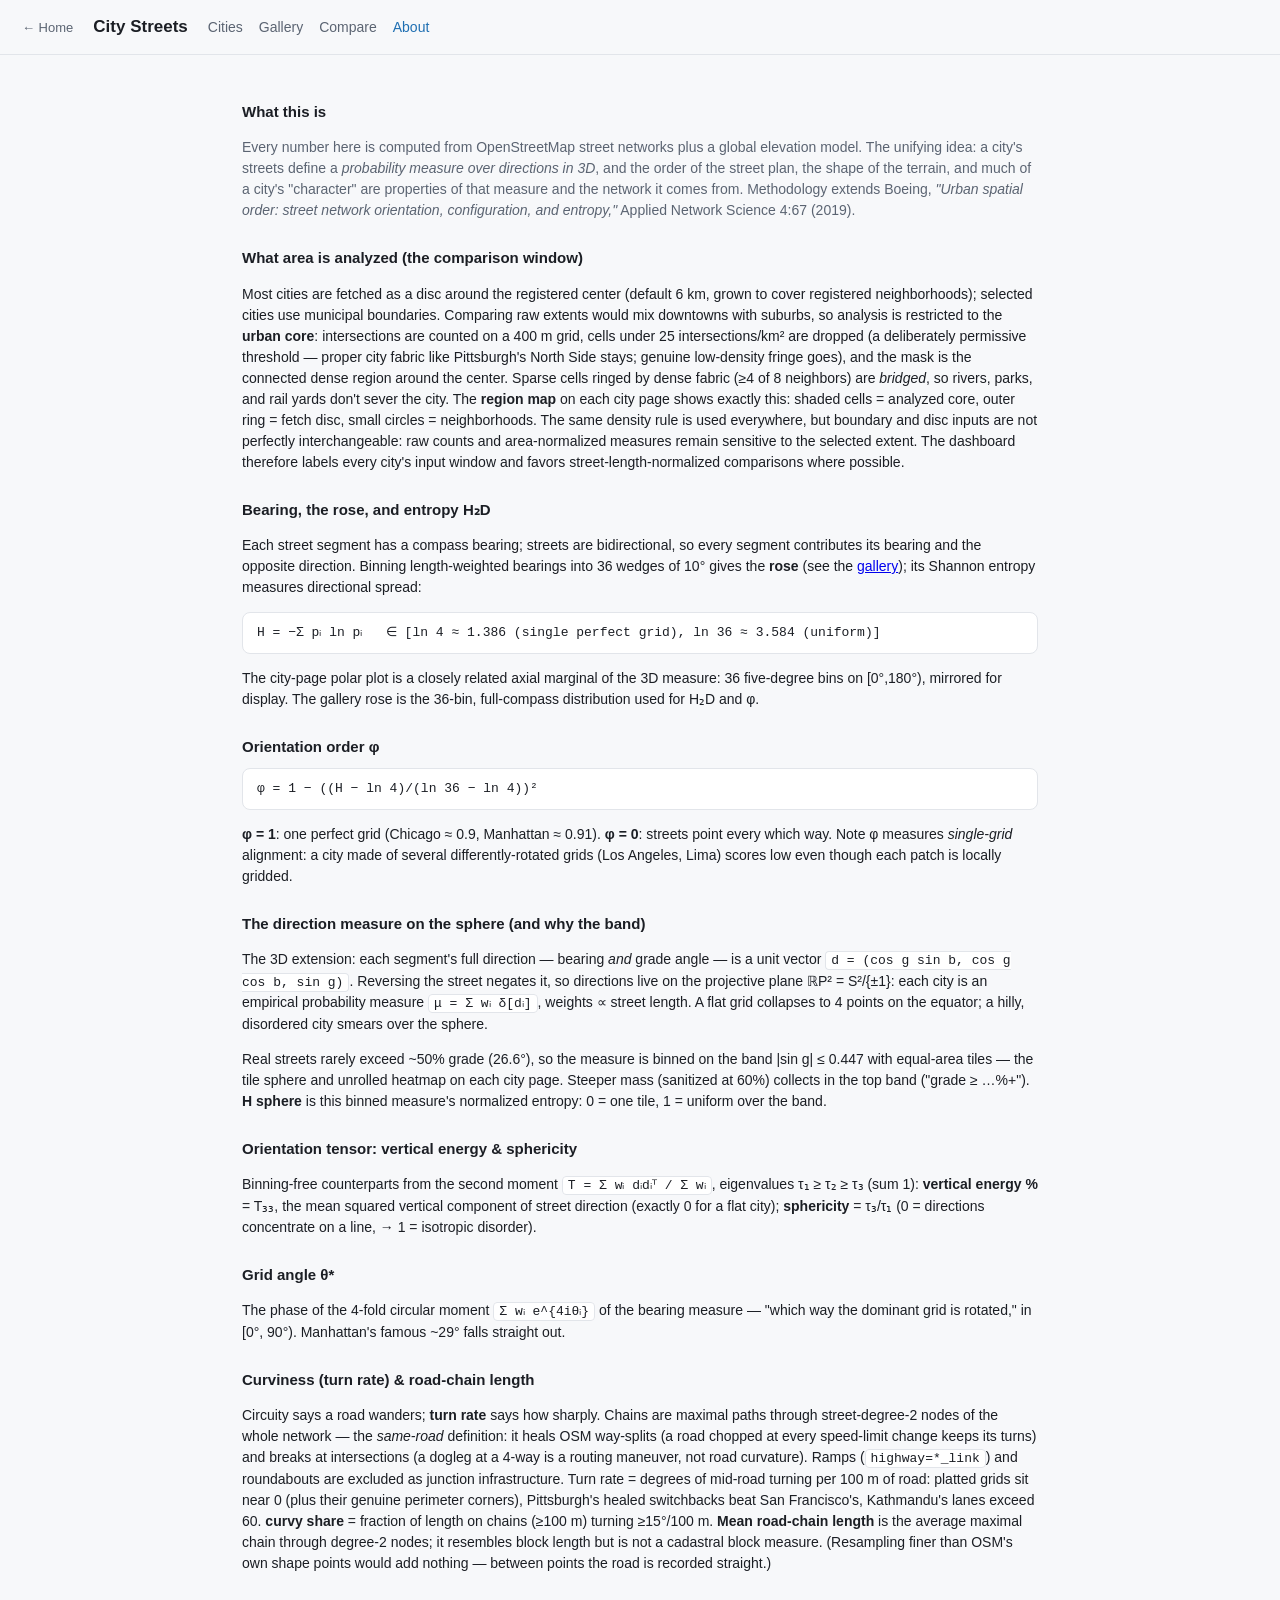
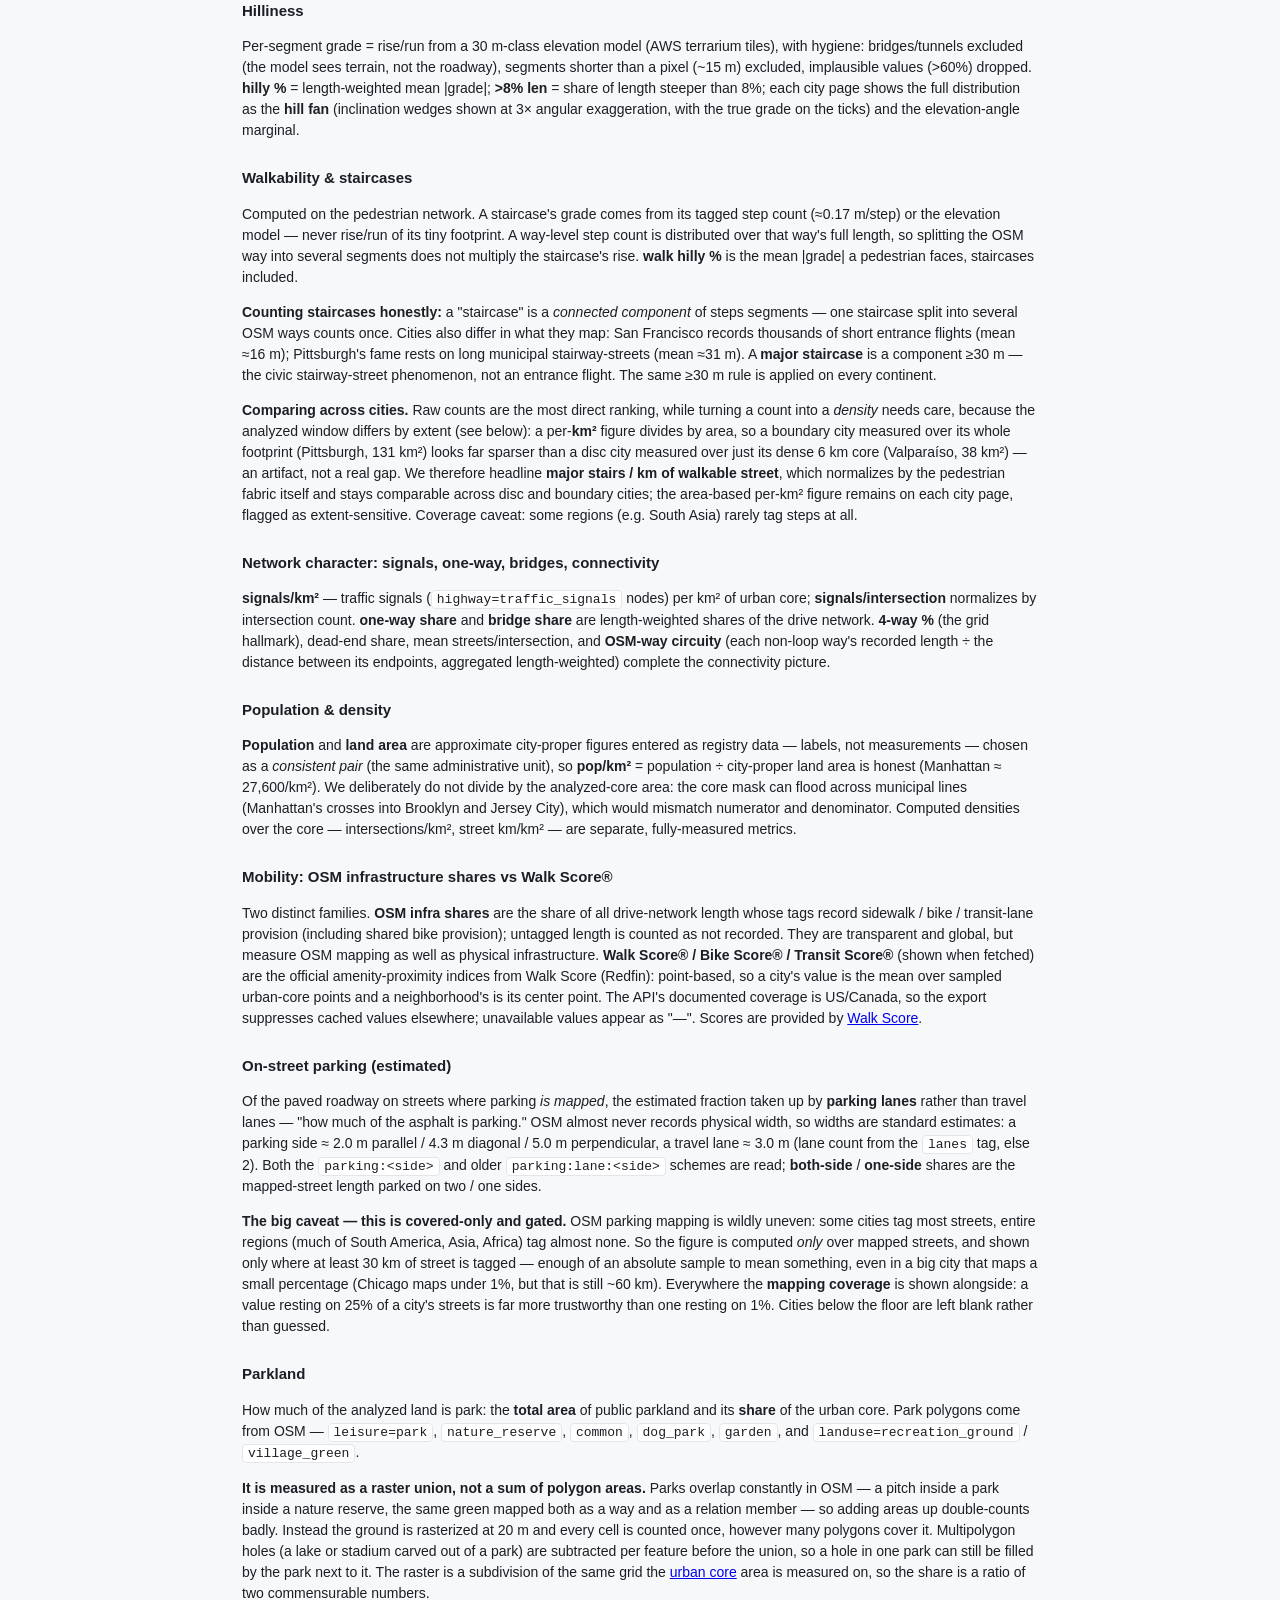
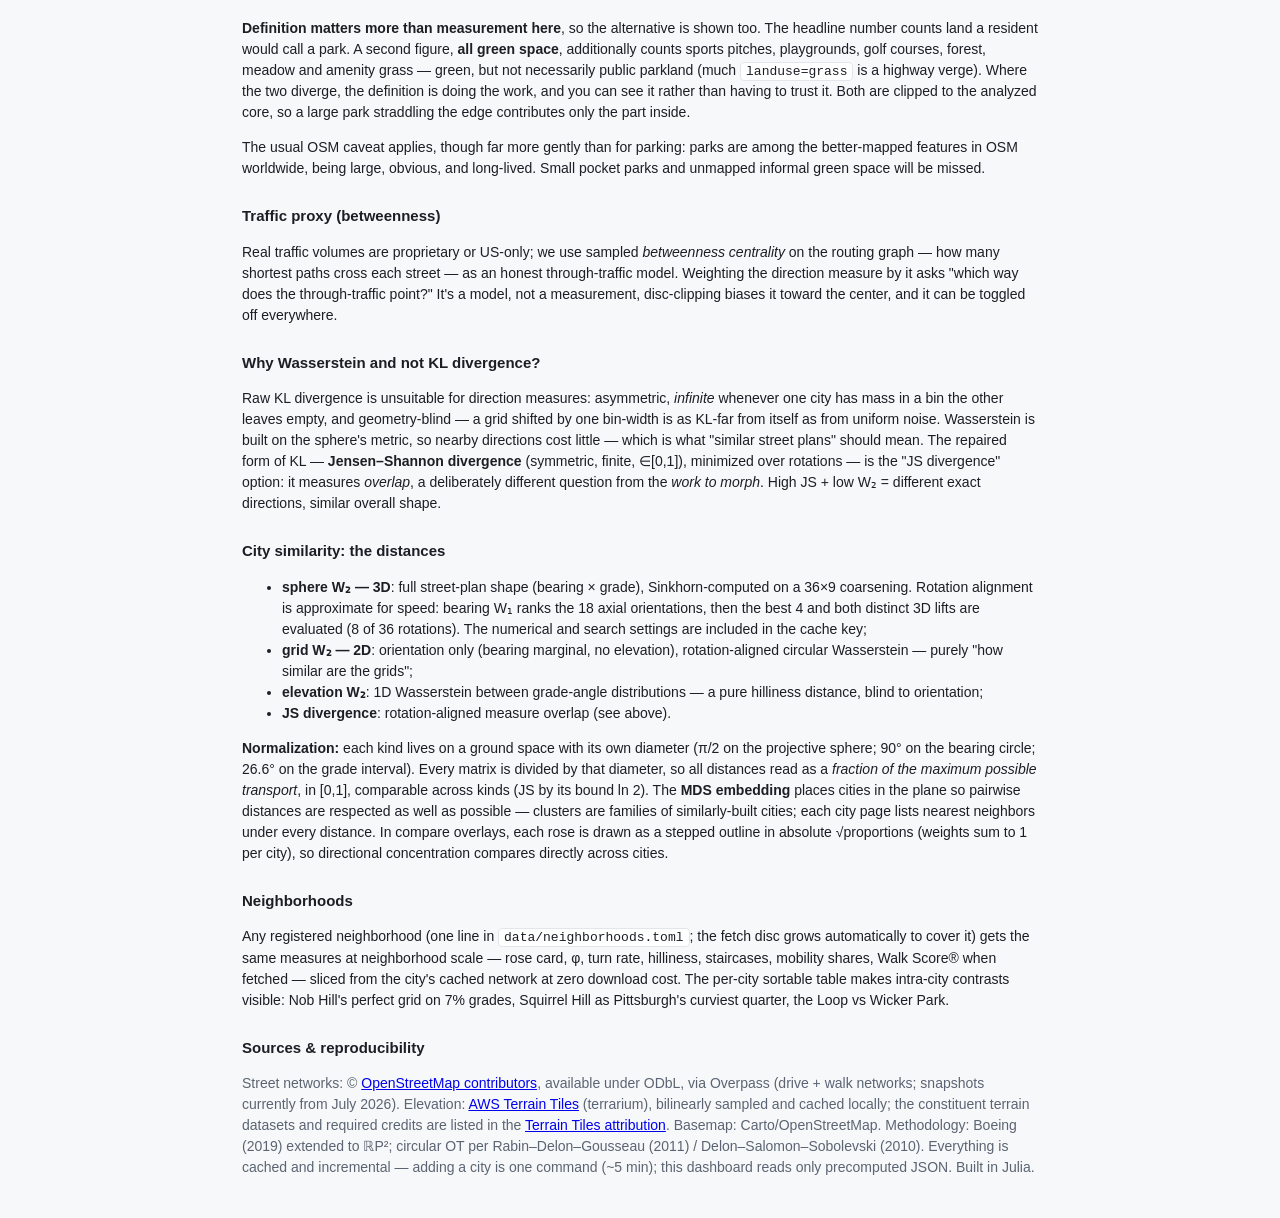
==== commit 2832dd19: "Expand and harden City Streets project" ====
--- a/city-streets/about.html
+++ b/city-streets/about.html
@@ -13,10 +13,6 @@
   .formula { background: var(--panel); border: 1px solid var(--line); border-radius: 8px;
              padding: 10px 14px; margin: 10px 0; font-family: ui-monospace, monospace; font-size: 13px; }
   h2 { margin-top: 26px; }
-  .definitions th { cursor: default; position: static; text-align: left; }
-  .definitions td { vertical-align: top; }
-  .definitions td:first-child { width: 190px; font-weight: 600; }
-  .definitions td:last-child { text-align: left; white-space: normal; }
 </style>
 </head>
 <body>
@@ -26,156 +22,284 @@
   <nav><a href="./">Cities</a><a href="gallery.html">Gallery</a><a href="compare.html">Compare</a><a href="about.html" class="active">About</a></nav>
 </header>
 <main>
-  <p class="muted">Definitions for the statistics shown in the dashboard. Street, path,
-  infrastructure, and land-use data come from OpenStreetMap; grades come from AWS Terrain
-  Tiles. “—” means that a value is unavailable.</p>
+  <h2>What this is</h2>
+  <p class="muted">Every number here is computed from OpenStreetMap street networks plus a
+  global elevation model. The unifying idea: a city's streets define a <em>probability measure
+  over directions in 3D</em>, and the order of the street plan, the shape of the terrain, and
+  much of a city's "character" are properties of that measure and the network it comes from.
+  Methodology extends Boeing, <em>"Urban spatial order: street network orientation,
+  configuration, and entropy,"</em> Applied Network Science 4:67 (2019).</p>
 
   <section id="window">
-    <h2>Area and population</h2>
-    <table class="definitions"><thead><tr><th>Statistic</th><th>Definition</th></tr></thead><tbody>
-      <tr><td>Window</td><td><b>disc</b>: a fixed-radius area around the city center. <b>boundary</b>: the municipal boundary.</td></tr>
-      <tr><td>Analyzed core area</td><td>Area of the retained urban core, in km². The core is the center-connected set of 400 m cells with at least 25 intersections/km²; enclosed sparse cells are included.</td></tr>
-      <tr><td>Population</td><td>Approximate city-proper population from the city registry.</td></tr>
-      <tr><td>Land area</td><td>City-proper land area, in km², from the same registry unit as population.</td></tr>
-      <tr><td>Population density</td><td>Population divided by city-proper land area, in people/km².</td></tr>
-      <tr><td>Region</td><td>Geographic region assigned in the city registry.</td></tr>
-      <tr><td>Terrain</td><td>Qualitative terrain category assigned in the city registry; it is not computed from the street network.</td></tr>
-    </tbody></table>
+    <h2>What area is analyzed (the comparison window)</h2>
+    <p>Most cities are fetched as a disc around the registered center (default 6 km, grown to
+    cover registered neighborhoods); selected cities use municipal boundaries. Comparing raw
+    extents would mix downtowns with suburbs,
+    so analysis is restricted to the <b>urban core</b>: intersections are counted on a 400 m
+    grid, cells under 25 intersections/km² are dropped (a deliberately permissive threshold —
+    proper city fabric like Pittsburgh's North Side stays; genuine low-density fringe goes),
+    and the mask is the connected dense region around the center. Sparse cells ringed by dense
+    fabric (≥4 of 8 neighbors) are <em>bridged</em>, so rivers, parks, and rail yards don't
+    sever the city. The <b>region map</b> on each city page shows exactly this: shaded cells =
+    analyzed core, outer ring = fetch disc, small circles = neighborhoods. The same density
+    rule is used everywhere, but boundary and disc inputs are not perfectly interchangeable:
+    raw counts and area-normalized measures remain sensitive to the selected extent. The
+    dashboard therefore labels every city's input window and favors street-length-normalized
+    comparisons where possible.</p>
   </section>
 
   <section id="rose">
-    <h2>Direction and orientation</h2>
-    <p>Bearings and grades are weighted by street-segment length. Opposite travel directions
-    are equivalent.</p>
-    <table class="definitions"><thead><tr><th>Statistic</th><th>Definition</th></tr></thead><tbody>
-      <tr><td>Bearing rose</td><td>Street-length share in each of 36 compass-bearing bins, mirrored by 180°.</td></tr>
-      <tr><td>H₂D</td><td>Shannon entropy of the bearing rose: <code>−Σ pᵢ ln pᵢ</code>. Lower values indicate concentration in fewer directions.</td></tr>
-      <tr id="phi"><td>φ order</td><td><code>1 − ((H₂D − ln 4)/(ln 36 − ln 4))²</code>. A single orthogonal grid approaches 1; a uniform bearing distribution approaches 0.</td></tr>
-      <tr id="grid"><td>Grid angle θ</td><td>Dominant grid rotation from the fourfold circular moment of the bearing distribution, reported in [0°, 90°).</td></tr>
-      <tr id="sphere"><td>Direction measure</td><td>Street-length distribution over bearing and grade angle on ℝP². The displayed equal-area band covers grades up to 50%; larger retained grades enter the top bin.</td></tr>
-      <tr><td>H sphere</td><td>Normalized entropy of the binned bearing-by-grade direction measure. 0 means all mass is in one tile; 1 means uniform mass over the band.</td></tr>
-      <tr id="tensor"><td>Vertical fraction</td><td>Length-weighted mean squared vertical component of street direction, <code>T₃₃</code>, displayed as a percentage.</td></tr>
-      <tr><td>Sphericity</td><td><code>τ₃/τ₁</code>, using the smallest and largest eigenvalues of the direction second-moment tensor. 0 is line-concentrated; 1 is isotropic.</td></tr>
-    </tbody></table>
+    <h2>Bearing, the rose, and entropy H₂D</h2>
+    <p>Each street segment has a compass bearing; streets are bidirectional, so every segment
+    contributes its bearing and the opposite direction. Binning length-weighted bearings into
+    36 wedges of 10° gives the <b>rose</b> (see the <a href="gallery.html">gallery</a>);
+    its Shannon entropy measures directional spread:</p>
+    <div class="formula">H = −Σ pᵢ ln pᵢ &nbsp; ∈ [ln 4 ≈ 1.386 (single perfect grid), ln 36 ≈ 3.584 (uniform)]</div>
+    <p>The city-page polar plot is a closely related axial marginal of the 3D measure: 36
+    five-degree bins on [0°,180°), mirrored for display. The gallery rose is the 36-bin,
+    full-compass distribution used for H₂D and φ.</p>
+  </section>
+
+  <section id="phi">
+    <h2>Orientation order φ</h2>
+    <div class="formula">φ = 1 − ((H − ln 4)/(ln 36 − ln 4))²</div>
+    <p><b>φ = 1</b>: one perfect grid (Chicago ≈ 0.9, Manhattan ≈ 0.91). <b>φ = 0</b>: streets
+    point every which way. Note φ measures <em>single-grid</em> alignment: a city made of
+    several differently-rotated grids (Los Angeles, Lima) scores low even though each patch is
+    locally gridded.</p>
+  </section>
+
+  <section id="sphere">
+    <h2>The direction measure on the sphere (and why the band)</h2>
+    <p>The 3D extension: each segment's full direction — bearing <em>and</em> grade angle — is
+    a unit vector <code>d = (cos g sin b, cos g cos b, sin g)</code>. Reversing the street
+    negates it, so directions live on the projective plane ℝP² = S²/{±1}: each city is an
+    empirical probability measure <code>μ = Σ wᵢ δ[dᵢ]</code>, weights ∝ street length. A flat
+    grid collapses to 4 points on the equator; a hilly, disordered city smears over the
+    sphere.</p>
+    <p>Real streets rarely exceed ~50% grade (26.6°), so the measure is binned on the band
+    |sin g| ≤ 0.447 with equal-area tiles — the tile sphere and unrolled heatmap on each city
+    page. Steeper mass (sanitized at 60%) collects in the top band ("grade ≥ …%+").
+    <b>H sphere</b> is this binned measure's normalized entropy: 0 = one tile, 1 = uniform
+    over the band.</p>
+  </section>
+
+  <section id="tensor">
+    <h2>Orientation tensor: vertical energy &amp; sphericity</h2>
+    <p>Binning-free counterparts from the second moment <code>T = Σ wᵢ dᵢdᵢᵀ / Σ wᵢ</code>,
+    eigenvalues τ₁ ≥ τ₂ ≥ τ₃ (sum 1): <b>vertical energy %</b> = T₃₃, the mean squared vertical
+    component of street direction (exactly 0 for a flat city); <b>sphericity</b> = τ₃/τ₁
+    (0 = directions concentrate on a line, → 1 = isotropic disorder).</p>
+  </section>
+
+  <section id="grid">
+    <h2>Grid angle θ*</h2>
+    <p>The phase of the 4-fold circular moment <code>Σ wᵢ e^{4iθᵢ}</code> of the bearing
+    measure — "which way the dominant grid is rotated," in [0°, 90°). Manhattan's famous ~29°
+    falls straight out.</p>
+  </section>
+
+  <section id="curviness">
+    <h2>Curviness (turn rate) &amp; road-chain length</h2>
+    <p>Circuity says a road wanders; <b>turn rate</b> says how sharply. Chains are maximal
+    paths through street-degree-2 nodes of the whole network — the <em>same-road</em>
+    definition: it heals OSM way-splits (a road chopped at every speed-limit change keeps its
+    turns) and breaks at intersections (a dogleg at a 4-way is a routing maneuver, not road
+    curvature). Ramps (<code>highway=*_link</code>) and roundabouts are excluded as junction
+    infrastructure. Turn rate = degrees of mid-road turning per 100 m of road: platted grids
+    sit near 0 (plus their genuine perimeter corners), Pittsburgh's healed switchbacks beat
+    San Francisco's, Kathmandu's lanes exceed 60. <b>curvy share</b> = fraction of length on
+    chains (≥100 m) turning ≥15°/100 m. <b>Mean road-chain length</b> is the average maximal
+    chain through degree-2 nodes; it resembles block length but is not a cadastral block measure.
+    (Resampling finer than OSM's own shape
+    points would add nothing — between points the road is recorded straight.)</p>
   </section>
 
   <section id="hilliness">
-    <h2>Grade and hilliness</h2>
-    <p>Grade is rise divided by horizontal run. Bridges, tunnels, segments shorter than about
-    15 m, and grades above 60% are excluded from grade statistics.</p>
-    <table class="definitions"><thead><tr><th>Statistic</th><th>Definition</th></tr></thead><tbody>
-      <tr><td>Hilliness</td><td>Length-weighted mean absolute grade of the drivable street network, in percent.</td></tr>
-      <tr><td>&gt;8% length</td><td>Share of graded drivable-street length with absolute grade above 8%.</td></tr>
-      <tr><td>Walk hilliness</td><td>Length-weighted mean absolute grade of the pedestrian network, including staircases, in percent.</td></tr>
-      <tr><td>Grade distribution</td><td>Share of street length in each absolute-grade bin.</td></tr>
-      <tr><td>Hill fan</td><td>The grade distribution plotted at the corresponding inclination angle; radius is normalized to the largest bin.</td></tr>
-      <tr><td>Steepest named streets</td><td>Highest retained segment grade for each named street.</td></tr>
-    </tbody></table>
+    <h2>Hilliness</h2>
+    <p>Per-segment grade = rise/run from a 30 m-class elevation model (AWS terrarium tiles),
+    with hygiene: bridges/tunnels excluded (the model sees terrain, not the roadway), segments
+    shorter than a pixel (~15 m) excluded, implausible values (&gt;60%) dropped.
+    <b>hilly %</b> = length-weighted mean |grade|; <b>&gt;8% len</b> = share of length steeper
+    than 8%; each city page shows the full distribution as the <b>hill fan</b> (inclination
+    wedges shown at 3× angular exaggeration, with the true grade on the ticks) and the
+    elevation-angle marginal.</p>
   </section>
 
   <section id="walk">
-    <h2>Staircases</h2>
-    <p>A staircase is one connected component of OSM <code>highway=steps</code> segments. Grade
-    uses a mapped step count at 0.17 m per step when available, otherwise terrain elevation.</p>
-    <table class="definitions"><thead><tr><th>Statistic</th><th>Definition</th></tr></thead><tbody>
-      <tr><td>Staircases/km</td><td>Connected staircases per km of walkable street.</td></tr>
-      <tr><td>Major staircases</td><td>Count of connected staircases at least 30 m long.</td></tr>
-      <tr><td>Major stairs/km</td><td>Major staircases per km of walkable street.</td></tr>
-      <tr><td>Major stairs/km²</td><td>Major staircases per km² of analyzed core; this depends on the selected extent.</td></tr>
-      <tr><td>Mean staircase length</td><td>Mean length of connected staircases, in meters.</td></tr>
-    </tbody></table>
-  </section>
-
-  <section id="curviness">
-    <h2>Street geometry and connectivity</h2>
-    <table class="definitions"><thead><tr><th>Statistic</th><th>Definition</th></tr></thead><tbody>
-      <tr><td>Circuity</td><td>Street length divided by straight-line endpoint distance. A straight segment has value 1.</td></tr>
-      <tr><td>Turn rate</td><td>Total change in direction along same-road chains, in degrees per 100 m. Ramps and roundabouts are excluded.</td></tr>
-      <tr><td>Curvy share</td><td>Share of street length on chains at least 100 m long with turn rate at least 15° per 100 m.</td></tr>
-      <tr><td>Mean block length</td><td>Mean length, in meters, of same-road chains between intersections.</td></tr>
-      <tr><td>Intersections/km²</td><td>Street intersections divided by analyzed core area.</td></tr>
-      <tr><td>Street km/km²</td><td>Total street length divided by analyzed core area.</td></tr>
-      <tr><td>4-way share</td><td>Share of intersections incident to four streets.</td></tr>
-      <tr><td>Dead-end share</td><td>Share of intersections incident to one street.</td></tr>
-      <tr><td>Mean streets/intersection</td><td>Mean number of incident streets per intersection.</td></tr>
-      <tr><td>Segments</td><td>Number of analyzed network segments.</td></tr>
-      <tr><td>Street length</td><td>Total analyzed street length, in km.</td></tr>
-    </tbody></table>
+    <h2>Walkability &amp; staircases</h2>
+    <p>Computed on the pedestrian network. A staircase's grade comes from its tagged step
+    count (≈0.17 m/step) or the elevation model — never rise/run of its tiny footprint. A
+    way-level step count is distributed over that way's full length, so splitting the OSM way
+    into several segments does not multiply the staircase's rise.
+    <b>walk hilly %</b> is the mean |grade| a pedestrian faces, staircases included.</p>
+    <p><b>Counting staircases honestly:</b> a "staircase" is a <em>connected component</em> of
+    steps segments — one staircase split into several OSM ways counts once. Cities also differ
+    in what they map: San Francisco records thousands of short entrance flights (mean ≈16 m);
+    Pittsburgh's fame rests on long municipal stairway-streets (mean ≈31 m). A <b>major
+    staircase</b> is a component ≥30 m — the civic stairway-street phenomenon, not an entrance
+    flight. The same ≥30 m rule is applied on every continent.</p>
+    <p><b>Comparing across cities.</b> Raw counts are the most direct ranking, while turning a
+    count into a <em>density</em> needs care, because the
+    analyzed window differs by extent (see below): a per-<b>km²</b> figure divides by area, so a
+    boundary city measured over its whole footprint (Pittsburgh, 131 km²) looks far sparser than
+    a disc city measured over just its dense 6 km core (Valparaíso, 38 km²) — an artifact, not a
+    real gap. We therefore headline <b>major stairs / km of walkable street</b>, which normalizes
+    by the pedestrian fabric itself and stays comparable across disc and boundary cities; the
+    area-based per-km² figure remains on each city page, flagged as extent-sensitive. Coverage
+    caveat: some regions (e.g. South Asia) rarely tag steps at all.</p>
   </section>
 
   <section id="network">
-    <h2>Street infrastructure</h2>
-    <table class="definitions"><thead><tr><th>Statistic</th><th>Definition</th></tr></thead><tbody>
-      <tr><td>Signals/km²</td><td>OSM <code>highway=traffic_signals</code> nodes divided by analyzed core area.</td></tr>
-      <tr><td>Signals/intersection</td><td>Traffic-signal nodes divided by street intersections.</td></tr>
-      <tr><td>One-way share</td><td>Share of drivable-street length tagged one-way.</td></tr>
-      <tr><td>Bridge share</td><td>Share of drivable-street length tagged as bridge.</td></tr>
-      <tr><td>Sidewalk share</td><td>Share of street length recorded with sidewalk provision in OSM.</td></tr>
-      <tr><td>Bike-infrastructure share</td><td>Share of street length recorded with bike-lane, shared, or separated cycleway provision.</td></tr>
-      <tr><td>Transit-lane share</td><td>Share of street length tagged with a bus or transit lane.</td></tr>
-      <tr><td>Alley share</td><td>Share of pedestrian-network street length classified as alley.</td></tr>
-      <tr><td>Mean lanes/road</td><td>Mean lane count among roads with lane data.</td></tr>
-      <tr><td>Street-character distributions</td><td>Length shares by lane count, sidewalk type, and cycleway type among streets carrying the corresponding OSM tag.</td></tr>
-    </tbody></table>
+    <h2>Network character: signals, one-way, bridges, connectivity</h2>
+    <p><b>signals/km²</b> — traffic signals (<code>highway=traffic_signals</code> nodes) per
+    km² of urban core; <b>signals/intersection</b> normalizes by intersection count.
+    <b>one-way share</b> and <b>bridge share</b> are length-weighted shares of the drive
+    network. <b>4-way %</b> (the grid hallmark), dead-end share, mean streets/intersection,
+    and <b>OSM-way circuity</b> (each non-loop way's recorded length ÷ the distance between its
+    endpoints, aggregated length-weighted) complete the
+    connectivity picture.</p>
+  </section>
+
+  <section id="population">
+    <h2>Population &amp; density</h2>
+    <p><b>Population</b> and <b>land area</b> are approximate city-proper figures entered as
+    registry data — labels, not measurements — chosen as a <em>consistent pair</em> (the same
+    administrative unit), so <b>pop/km²</b> = population ÷ city-proper land area is honest
+    (Manhattan ≈ 27,600/km²). We deliberately do not divide by the analyzed-core area: the
+    core mask can flood across municipal lines (Manhattan's crosses into Brooklyn and Jersey
+    City), which would mismatch numerator and denominator. Computed densities over the core —
+    intersections/km², street km/km² — are separate, fully-measured metrics.</p>
   </section>
 
   <section id="mobility">
-    <h2>Walk Score metrics</h2>
-    <table class="definitions"><thead><tr><th>Statistic</th><th>Definition</th></tr></thead><tbody>
-      <tr><td>Walk Score®</td><td>Walk Score amenity-access index. City values are means over sampled core points; neighborhood values use the neighborhood center.</td></tr>
-      <tr><td>Bike Score®</td><td>Walk Score bicycle-friendliness index, averaged over sampled core points when available.</td></tr>
-      <tr><td>Transit Score®</td><td>Walk Score public-transit-access index, averaged over sampled core points when available.</td></tr>
-    </tbody></table>
-    <p class="muted">Score definitions and availability are provided by
+    <h2>Mobility: OSM infrastructure shares vs Walk Score®</h2>
+    <p>Two distinct families. <b>OSM infra shares</b> are the share of all drive-network length
+    whose tags record sidewalk / bike / transit-lane provision (including shared bike
+    provision); untagged length is counted as not recorded. They are transparent and global,
+    but measure OSM mapping as well as physical infrastructure.
+    <b>Walk Score® / Bike Score® / Transit Score®</b> (shown when fetched) are the official
+    amenity-proximity indices from Walk Score (Redfin): point-based, so a city's value is the
+    mean over sampled urban-core points and a neighborhood's is its center point. The API's
+    documented coverage is US/Canada, so the export suppresses cached values elsewhere;
+    unavailable values appear as "—". Scores are provided by
     <a href="https://www.walkscore.com/how-it-works/" target="_blank" rel="noopener">Walk Score</a>.</p>
   </section>
 
   <section id="parking">
-    <h2>On-street parking</h2>
-    <table class="definitions"><thead><tr><th>Statistic</th><th>Definition</th></tr></thead><tbody>
-      <tr><td>Parking asphalt share</td><td>Estimated parking-lane area divided by total roadway area on streets with mapped parking. Assumed widths are 2.0 m for parallel parking, 4.3 m for diagonal parking, 5.0 m for perpendicular parking, and 3.0 m per travel lane.</td></tr>
-      <tr><td>Parking coverage</td><td>Share of street length with usable OSM parking data.</td></tr>
-      <tr><td>Parking mapped km</td><td>Street length with usable parking data. Parking asphalt share is shown only when this is at least 30 km.</td></tr>
-      <tr><td>Both-side parking share</td><td>Share of parking-mapped street length with parking on both sides.</td></tr>
-      <tr><td>One-side parking share</td><td>Share of parking-mapped street length with parking on one side.</td></tr>
-    </tbody></table>
+    <h2>On-street parking (estimated)</h2>
+    <p>Of the paved roadway on streets where parking <em>is mapped</em>, the estimated fraction
+    taken up by <b>parking lanes</b> rather than travel lanes — "how much of the asphalt is
+    parking." OSM almost never records physical width, so widths are standard estimates: a
+    parking side ≈ 2.0 m parallel / 4.3 m diagonal / 5.0 m perpendicular, a travel lane ≈ 3.0 m
+    (lane count from the <code>lanes</code> tag, else 2). Both the <code>parking:&lt;side&gt;</code>
+    and older <code>parking:lane:&lt;side&gt;</code> schemes are read; <b>both-side</b> /
+    <b>one-side</b> shares are the mapped-street length parked on two / one sides.</p>
+    <p><b>The big caveat — this is covered-only and gated.</b> OSM parking mapping is wildly
+    uneven: some cities tag most streets, entire regions (much of South America, Asia, Africa)
+    tag almost none. So the figure is computed <em>only</em> over mapped streets, and shown only
+    where at least 30 km of street is tagged — enough of an absolute sample to mean something,
+    even in a big city that maps a small percentage (Chicago maps under 1%, but that is still
+    ~60 km). Everywhere the <b>mapping coverage</b> is shown alongside: a value resting on 25%
+    of a city's streets is far more trustworthy than one resting on 1%. Cities below the floor
+    are left blank rather than guessed.</p>
   </section>
 
   <section id="parks">
-    <h2>Parks and green space</h2>
-    <p>Areas are 20 m raster unions clipped to the analyzed core, so overlapping polygons are
-    counted once.</p>
-    <table class="definitions"><thead><tr><th>Statistic</th><th>Definition</th></tr></thead><tbody>
-      <tr><td>Park area</td><td>Area, in km², of OSM parks, nature reserves, commons, dog parks, gardens, recreation grounds, and village greens.</td></tr>
-      <tr><td>Park share</td><td>Park area divided by analyzed core area.</td></tr>
-      <tr><td>All green-space area</td><td>Park area plus mapped sports pitches, playgrounds, golf courses, forest, meadow, and amenity grass, in km².</td></tr>
-      <tr><td>All green-space share</td><td>All green-space area divided by analyzed core area.</td></tr>
-    </tbody></table>
+    <h2>Parkland</h2>
+    <p>How much of the analyzed land is park: the <b>total area</b> of public parkland and its
+    <b>share</b> of the urban core. Park polygons come from OSM — <code>leisure=park</code>,
+    <code>nature_reserve</code>, <code>common</code>, <code>dog_park</code>,
+    <code>garden</code>, and <code>landuse=recreation_ground</code> / <code>village_green</code>.</p>
+    <p><b>It is measured as a raster union, not a sum of polygon areas.</b> Parks overlap
+    constantly in OSM — a pitch inside a park inside a nature reserve, the same green mapped
+    both as a way and as a relation member — so adding areas up double-counts badly. Instead the
+    ground is rasterized at 20 m and every cell is counted once, however many polygons cover it.
+    Multipolygon holes (a lake or stadium carved out of a park) are subtracted per feature
+    before the union, so a hole in one park can still be filled by the park next to it. The
+    raster is a subdivision of the same grid the <a href="#window">urban core</a> area is measured
+    on, so the share is a ratio of two commensurable numbers.</p>
+    <p><b>Definition matters more than measurement here</b>, so the alternative is shown too.
+    The headline number counts land a resident would call a park. A second figure, <b>all green
+    space</b>, additionally counts sports pitches, playgrounds, golf courses, forest, meadow and
+    amenity grass — green, but not necessarily public parkland (much <code>landuse=grass</code>
+    is a highway verge). Where the two diverge, the definition is doing the work, and you can
+    see it rather than having to trust it. Both are clipped to the analyzed core, so a large
+    park straddling the edge contributes only the part inside.</p>
+    <p>The usual OSM caveat applies, though far more gently than for parking: parks are among
+    the better-mapped features in OSM worldwide, being large, obvious, and long-lived. Small
+    pocket parks and unmapped informal green space will be missed.</p>
+  </section>
+
+  <section id="traffic">
+    <h2>Traffic proxy (betweenness)</h2>
+    <p>Real traffic volumes are proprietary or US-only; we use sampled <em>betweenness
+    centrality</em> on the routing graph — how many shortest paths cross each street — as an
+    honest through-traffic model. Weighting the direction measure by it asks "which way does
+    the through-traffic point?" It's a model, not a measurement, disc-clipping biases it
+    toward the center, and it can be toggled off everywhere.</p>
+  </section>
+
+  <section id="klvsw">
+    <h2>Why Wasserstein and not KL divergence?</h2>
+    <p>Raw KL divergence is unsuitable for direction measures: asymmetric, <em>infinite</em>
+    whenever one city has mass in a bin the other leaves empty, and geometry-blind — a grid
+    shifted by one bin-width is as KL-far from itself as from uniform noise. Wasserstein is
+    built on the sphere's metric, so nearby directions cost little — which is what "similar
+    street plans" should mean. The repaired form of KL — <b>Jensen–Shannon divergence</b>
+    (symmetric, finite, ∈[0,1]), minimized over rotations — is the "JS divergence" option: it
+    measures <em>overlap</em>, a deliberately different question from the <em>work to
+    morph</em>. High JS + low W₂ = different exact directions, similar overall shape.</p>
   </section>
 
   <section id="distances">
-    <h2>City similarity</h2>
-    <table class="definitions"><thead><tr><th>Statistic</th><th>Definition</th></tr></thead><tbody>
-      <tr><td>Sphere W₂</td><td>Wasserstein-2 distance between bearing-by-grade measures on ℝP², minimized over horizontal rotation.</td></tr>
-      <tr><td>Grid W₂</td><td>Circular Wasserstein-2 distance between bearing distributions, minimized over rotation; grade is ignored.</td></tr>
-      <tr><td>Elevation W₂</td><td>One-dimensional Wasserstein-2 distance between grade-angle distributions; bearing is ignored.</td></tr>
-      <tr><td>JS divergence</td><td>Jensen–Shannon divergence between direction measures, minimized over horizontal rotation.</td></tr>
-      <tr><td>Normalized distance</td><td>Each Wasserstein distance is divided by the diameter of its ground space; JS is divided by ln 2. Values lie in [0, 1].</td></tr>
-      <tr><td>MDS coordinates</td><td>Two-dimensional multidimensional-scaling coordinates fitted to the selected distance matrix.</td></tr>
-    </tbody></table>
+    <h2>City similarity: the distances</h2>
+    <ul>
+      <li><b>sphere W₂ — 3D</b>: full street-plan shape (bearing × grade), Sinkhorn-computed on
+        a 36×9 coarsening. Rotation alignment is approximate for speed: bearing W₁ ranks the
+        18 axial orientations, then the best 4 and both distinct 3D lifts are evaluated (8 of
+        36 rotations). The numerical and search settings are included in the cache key;</li>
+      <li><b>grid W₂ — 2D</b>: orientation only (bearing marginal, no elevation),
+        rotation-aligned circular Wasserstein — purely "how similar are the grids";</li>
+      <li><b>elevation W₂</b>: 1D Wasserstein between grade-angle distributions — a pure
+        hilliness distance, blind to orientation;</li>
+      <li><b>JS divergence</b>: rotation-aligned measure overlap (see above).</li>
+    </ul>
+    <p id="normalization"><b>Normalization:</b> each kind lives on a ground space with its own
+    diameter (π/2 on the projective sphere; 90° on the bearing circle; 26.6° on the grade
+    interval). Every matrix is divided by that diameter, so all distances read as a
+    <em>fraction of the maximum possible transport</em>, in [0,1], comparable across kinds
+    (JS by its bound ln 2). The <b>MDS embedding</b> places cities in the plane so pairwise
+    distances are respected as well as possible — clusters are families of similarly-built
+    cities; each city page lists nearest neighbors under every distance. In compare overlays, each
+    rose is drawn as a stepped outline in absolute √proportions (weights sum to 1 per city),
+    so directional concentration compares directly across cities.</p>
   </section>
 
   <section id="neighborhoods">
     <h2>Neighborhoods</h2>
-    <p>Neighborhood statistics use the same definitions, restricted to the registered circular
-    neighborhood window.</p>
+    <p>Any registered neighborhood (one line in <code>data/neighborhoods.toml</code>; the
+    fetch disc grows automatically to cover it) gets the same measures at neighborhood scale —
+    rose card, φ, turn rate, hilliness, staircases, mobility shares, Walk Score® when fetched —
+    sliced from the city's cached network at zero download cost. The per-city sortable table
+    makes intra-city contrasts visible: Nob Hill's perfect grid on 7% grades, Squirrel Hill as
+    Pittsburgh's curviest quarter, the Loop vs Wicker Park.</p>
   </section>
 
   <section>
-    <h2>Sources</h2>
-    <p class="muted">Networks and land use: OpenStreetMap via Overpass. Elevation: AWS Terrain
-    Tiles, sampled bilinearly. Basemap: Carto/OpenStreetMap. Orientation-order method: Boeing
-    (2019). Distance calculations use circular and spherical optimal transport.</p>
+    <h2>Sources &amp; reproducibility</h2>
+    <p class="muted">Street networks: © <a href="https://www.openstreetmap.org/copyright"
+    target="_blank" rel="noopener">OpenStreetMap contributors</a>, available under ODbL, via
+    Overpass (drive + walk networks; snapshots currently from July 2026). Elevation:
+    <a href="https://registry.opendata.aws/terrain-tiles/" target="_blank" rel="noopener">AWS
+    Terrain Tiles</a> (terrarium), bilinearly sampled and cached locally; the constituent
+    terrain datasets and required credits are listed in the
+    <a href="https://github.com/tilezen/joerd/blob/master/docs/attribution.md" target="_blank"
+    rel="noopener">Terrain Tiles attribution</a>. Basemap: Carto/OpenStreetMap. Methodology:
+    Boeing (2019) extended to ℝP²;
+    circular OT per Rabin–Delon–Gousseau (2011) / Delon–Salomon–Sobolevski (2010). Everything
+    is cached and incremental — adding a city is one command (~5 min); this dashboard reads
+    only precomputed JSON. Built in Julia.</p>
   </section>
 </main>
 </body>
--- a/city-streets/css/style.css
+++ b/city-streets/css/style.css
@@ -24,14 +24,14 @@
 th, td { padding: 6px 10px; text-align: right; border-bottom: 1px solid var(--line); white-space: nowrap; }
 th:first-child, td:first-child { text-align: left; }
 th { cursor: pointer; user-select: none; color: var(--muted); font-weight: 600; position: sticky; top: 0; background: var(--bg); z-index: 2; }
-th:hover { color: var(--fg); }
+th:hover, th:focus-visible { color: var(--fg); outline: 2px solid var(--accent); outline-offset: -2px; }
 th a { color: inherit; }
 th.sorted::after { content: " ▾"; color: var(--accent); }
 th.sorted.asc::after { content: " ▴"; }
 tbody tr:hover { background: var(--panel); }
 td a { color: var(--accent); text-decoration: none; }
 .tag { font-size: 11px; color: var(--muted); border: 1px solid var(--line); border-radius: 10px; padding: 1px 7px; }
-.grid { display: grid; grid-template-columns: repeat(auto-fit, minmax(360px, 1fr)); gap: 18px; }
+.grid { display: grid; grid-template-columns: repeat(auto-fit, minmax(min(100%, 360px), 1fr)); gap: 18px; }
 .panel { background: var(--panel); border: 1px solid var(--line); border-radius: 10px; padding: 14px; }
 .plot { width: 100%; height: 360px; }
 .kpi { display: flex; flex-wrap: wrap; gap: 18px; margin: 8px 0 6px; }
@@ -40,3 +40,14 @@
 .kpi .k { font-size: 11px; color: var(--muted); text-transform: uppercase; letter-spacing: .04em; }
 select, button { background: var(--panel); color: var(--fg); border: 1px solid var(--line);
   border-radius: 7px; padding: 5px 9px; font-size: 13px; }
+input { font: inherit; }
+footer { max-width: 1400px; margin: 24px auto 0; padding: 14px 22px 24px;
+  color: var(--muted); font-size: 11px; border-top: 1px solid var(--line); }
+footer a { color: var(--muted); }
+@media (max-width: 600px) {
+  header { align-items: flex-start; flex-wrap: wrap; gap: 9px 14px; padding: 12px 14px; }
+  header nav { order: 3; width: 100%; }
+  header nav a { margin-right: 12px; }
+  main { padding: 16px 14px; }
+  .panel { padding: 10px; }
+}
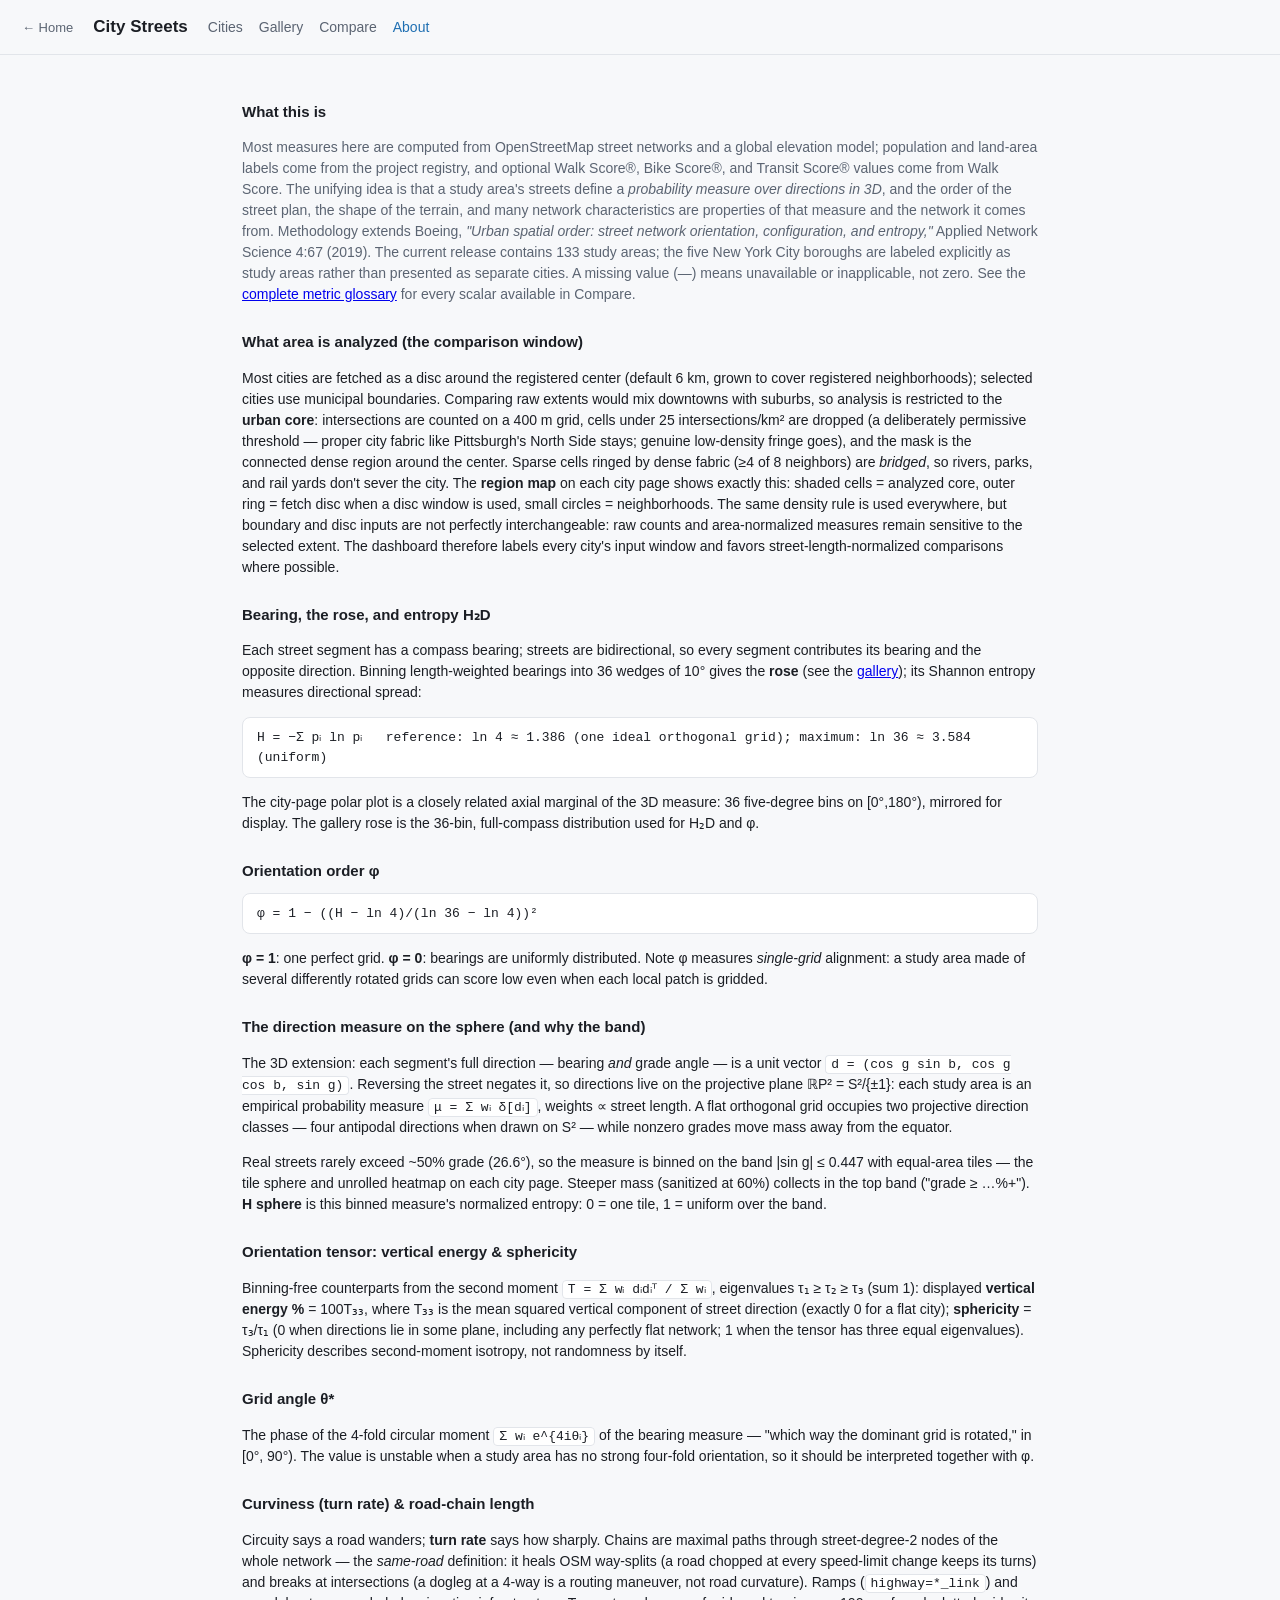
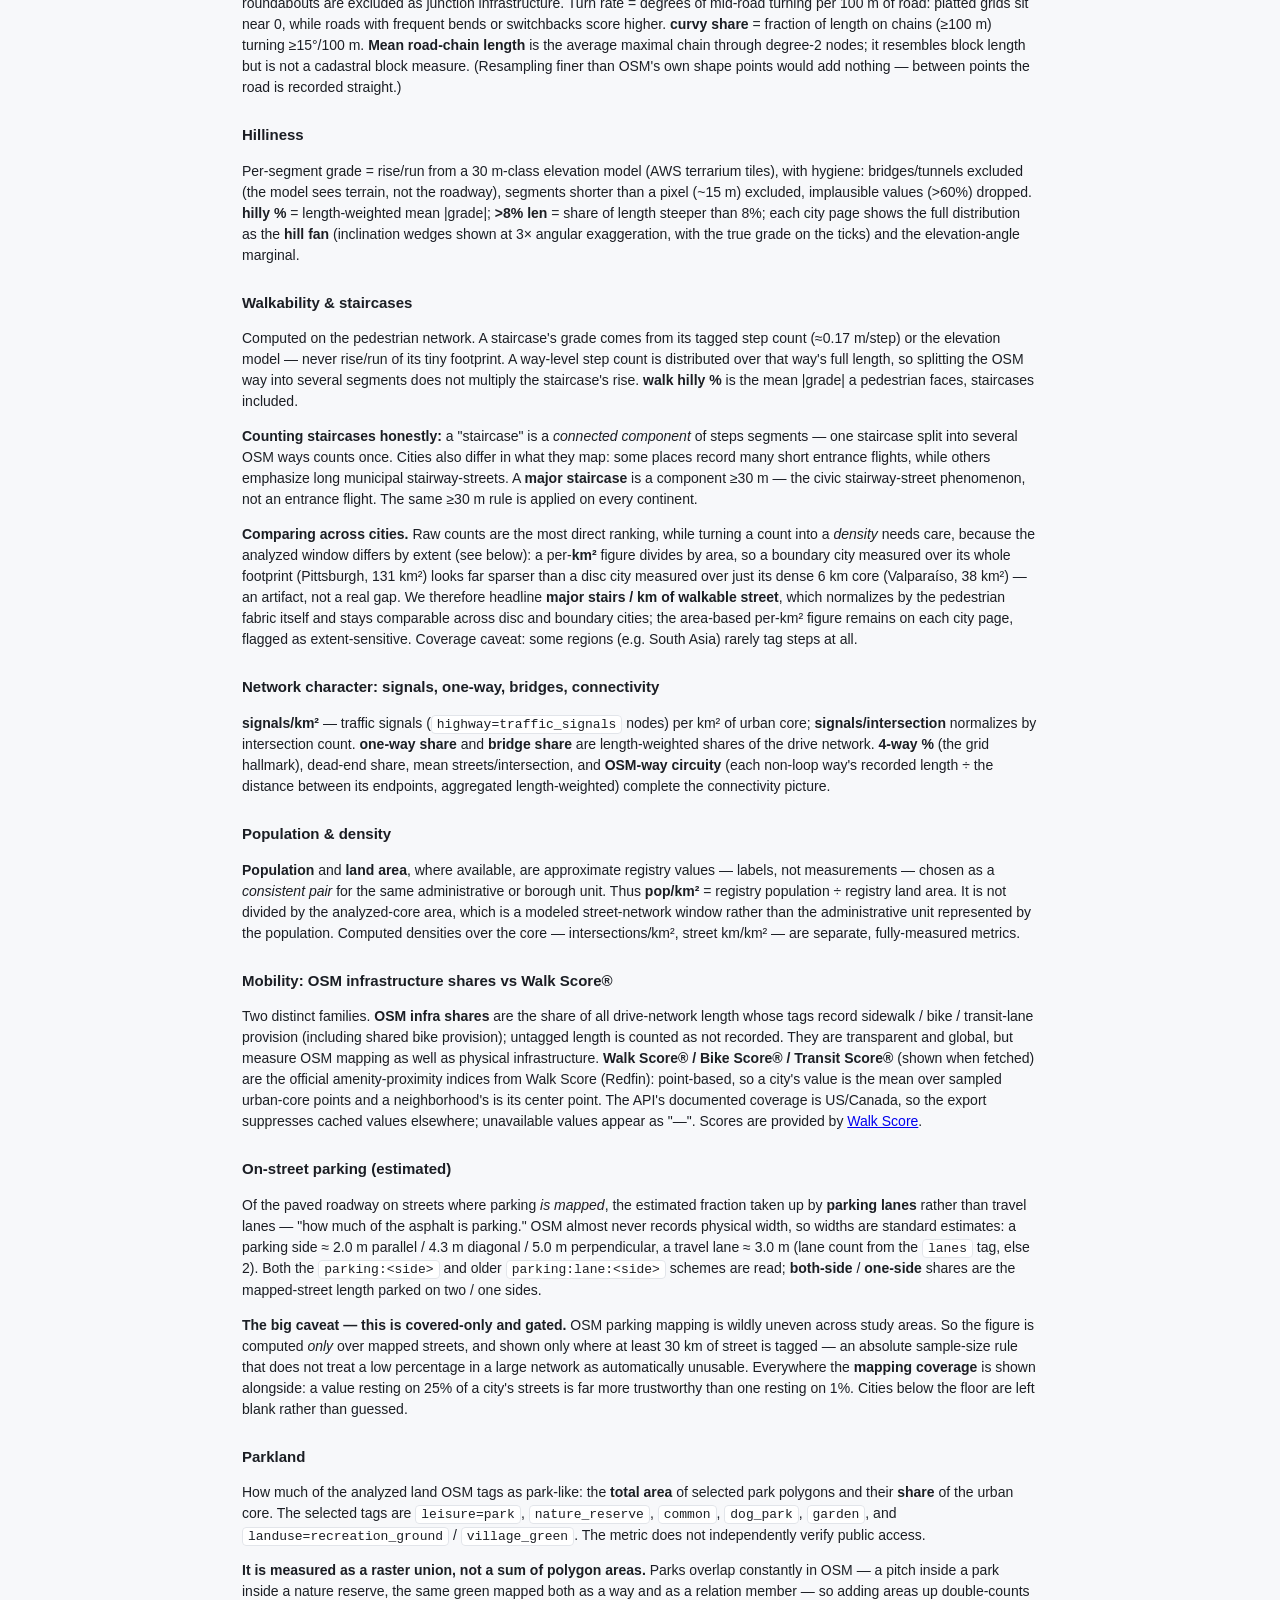
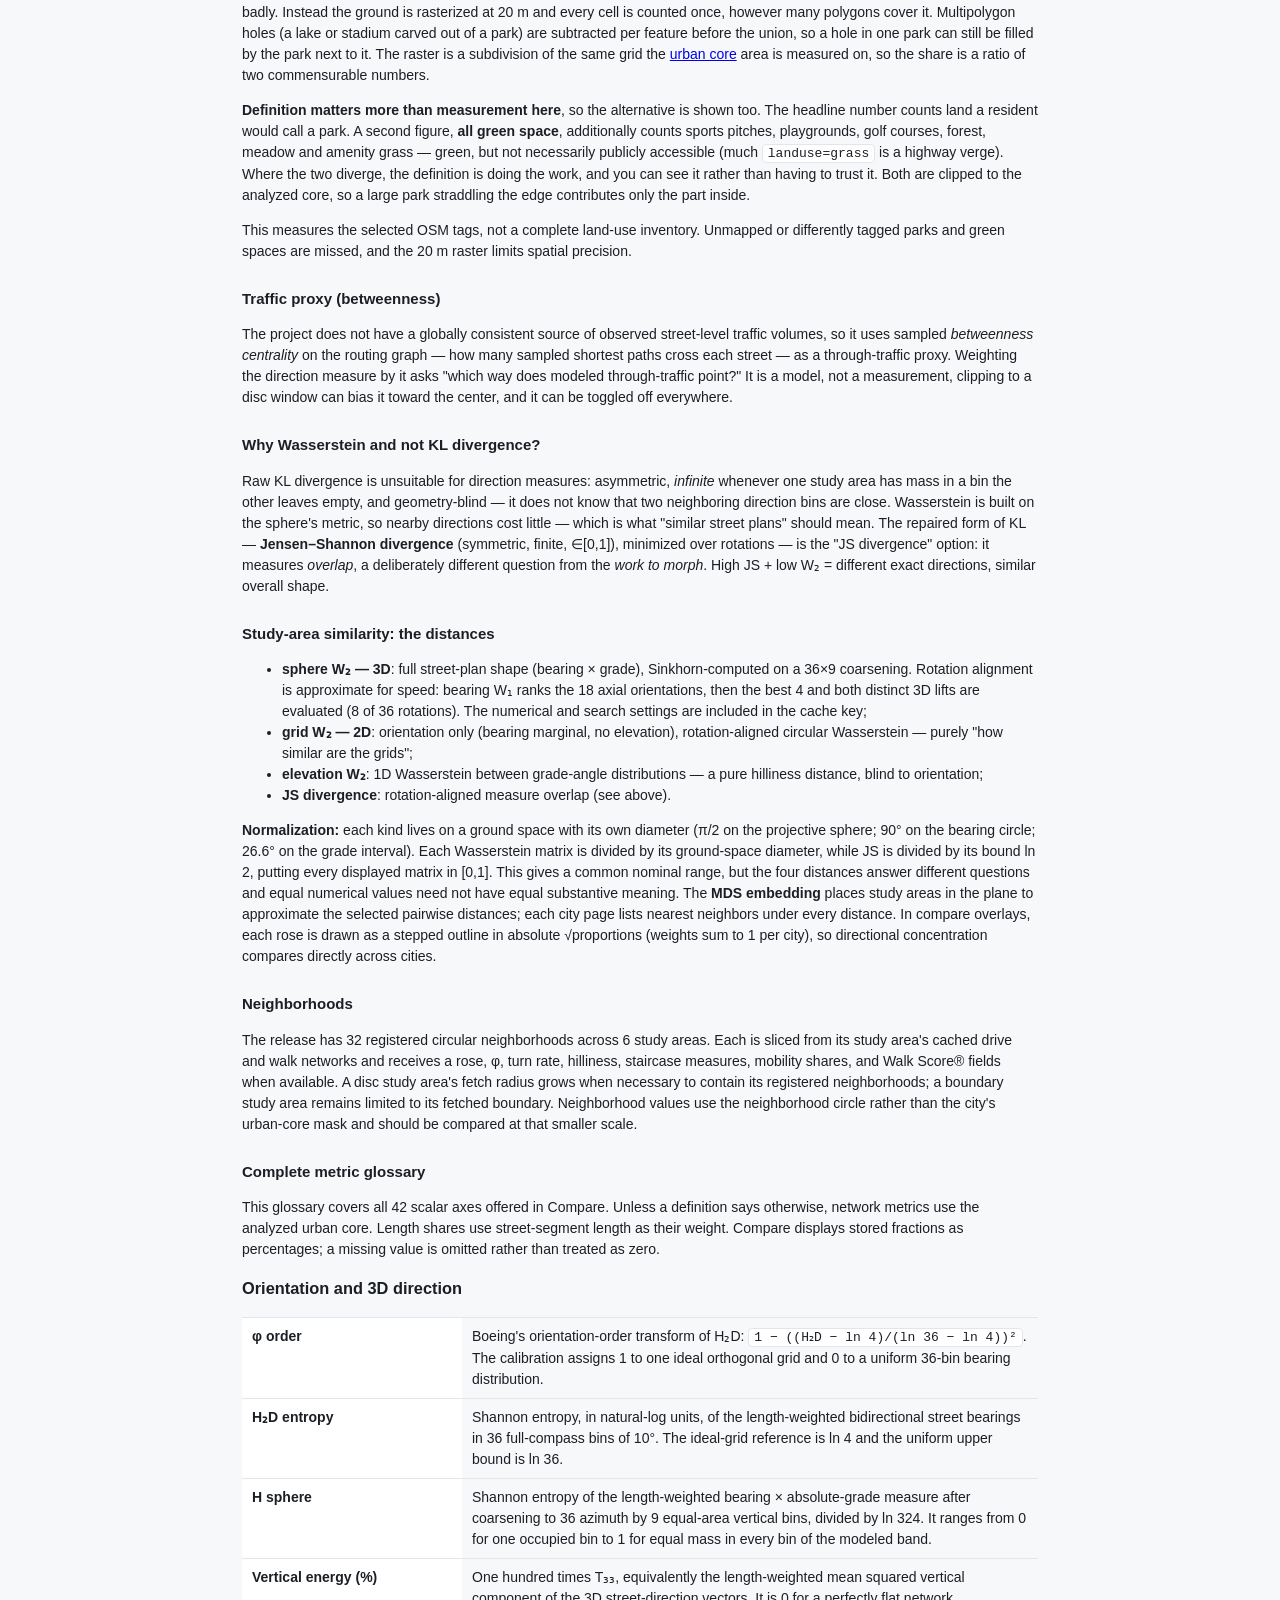
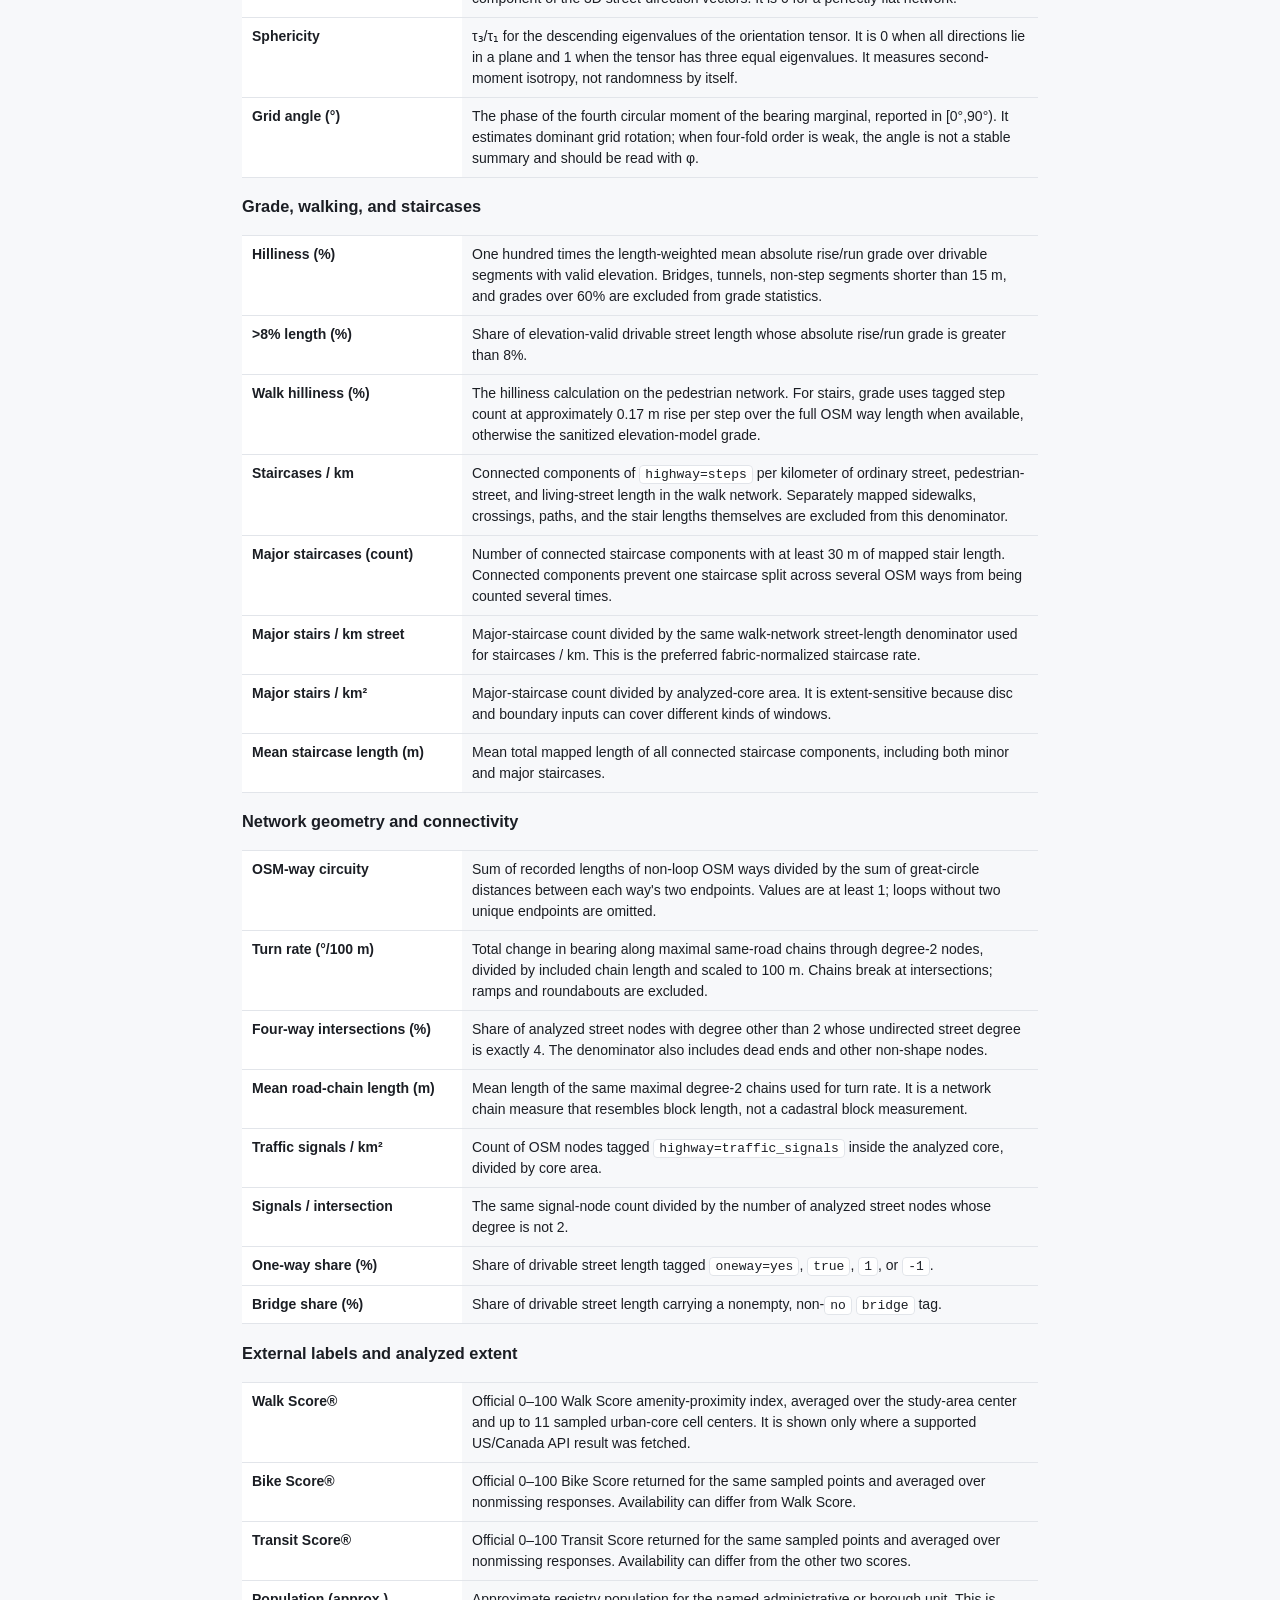
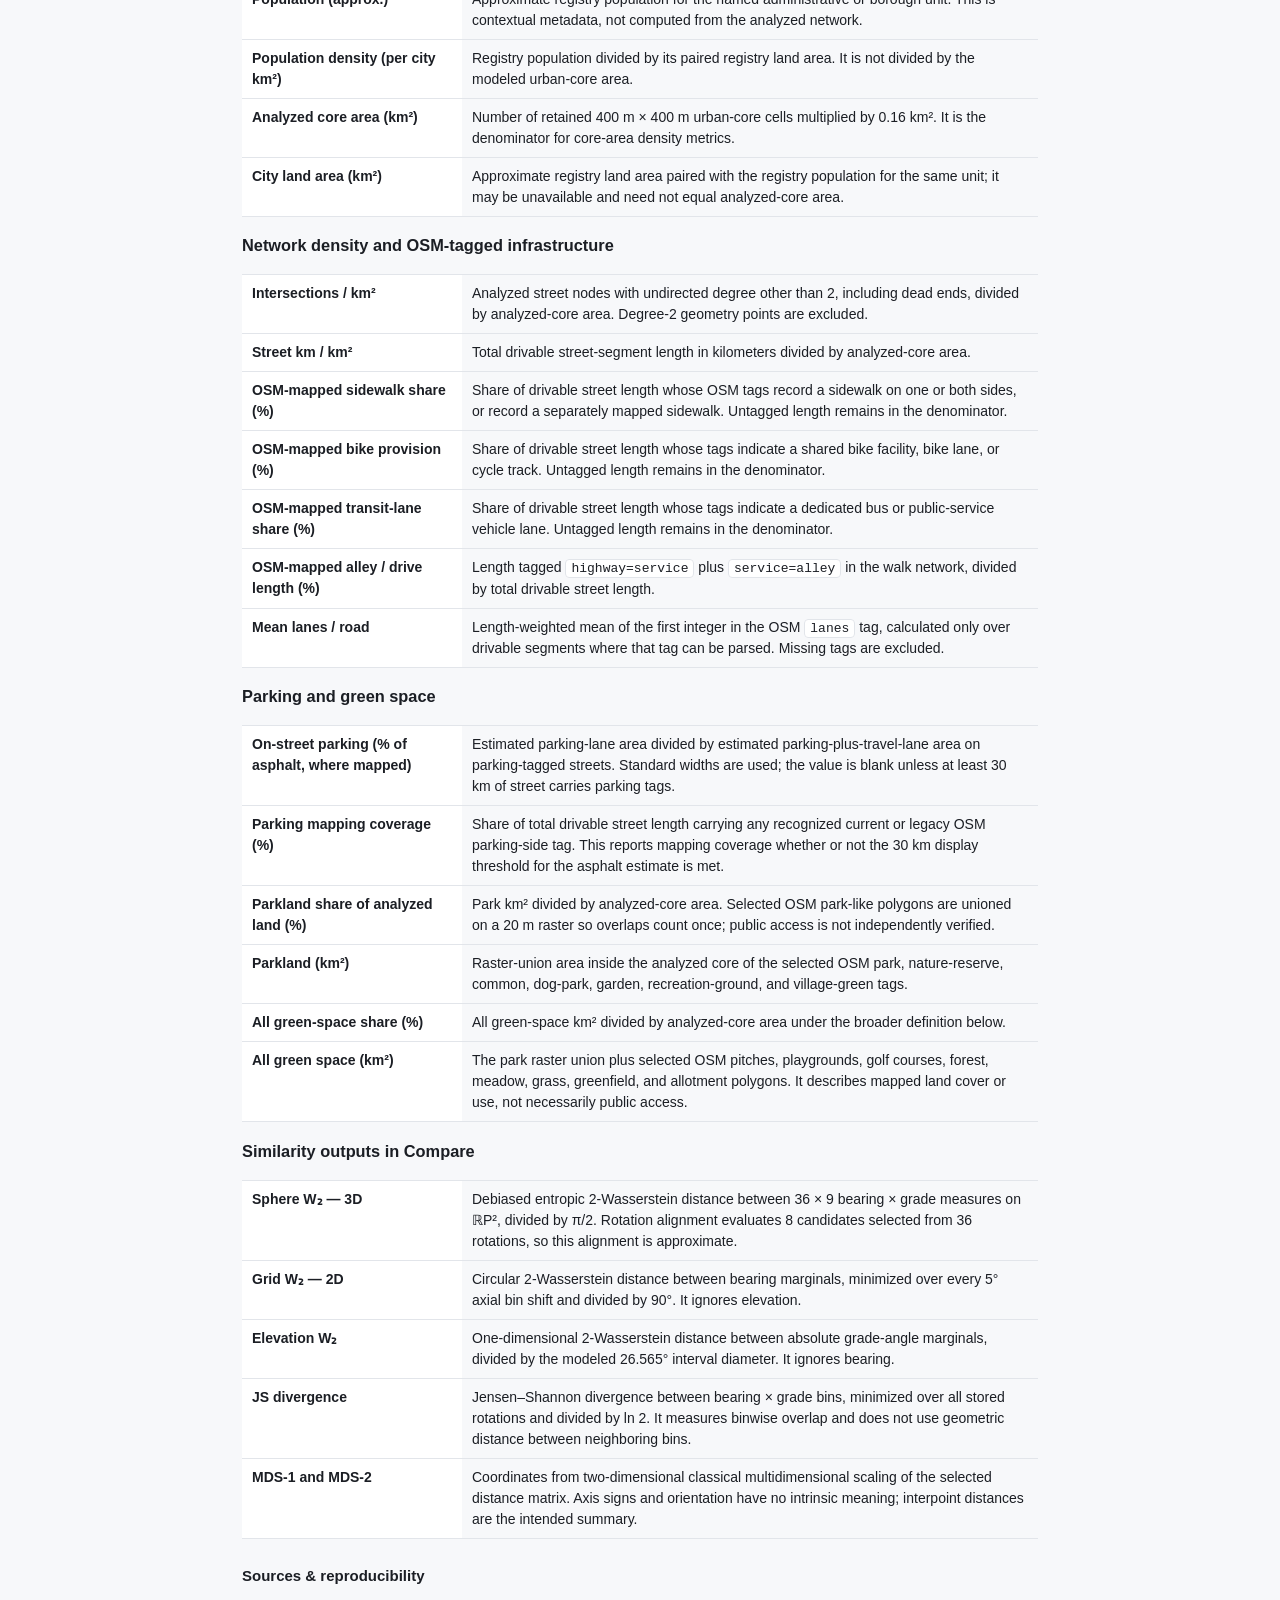
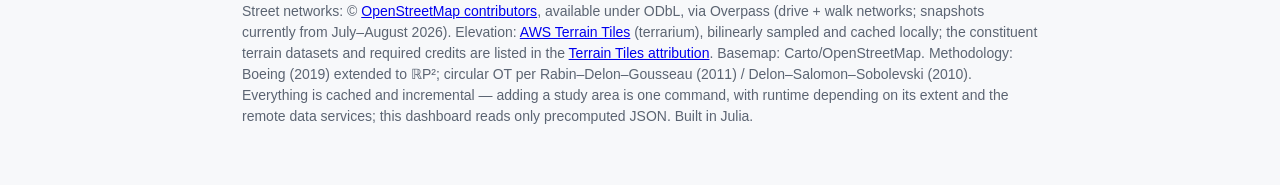
==== commit 88ecbd44: "Document City Streets metrics" ====
--- a/city-streets/about.html
+++ b/city-streets/about.html
@@ -12,6 +12,16 @@
          padding: 1px 5px; font-size: 13px; }
   .formula { background: var(--panel); border: 1px solid var(--line); border-radius: 8px;
              padding: 10px 14px; margin: 10px 0; font-family: ui-monospace, monospace; font-size: 13px; }
+  .metric-glossary { display: grid; grid-template-columns: minmax(150px, 220px) 1fr;
+                     gap: 0; border-top: 1px solid var(--line); }
+  .metric-glossary dt, .metric-glossary dd { margin: 0; padding: 8px 10px;
+                                             border-bottom: 1px solid var(--line); }
+  .metric-glossary dt { font-weight: 650; background: var(--panel); }
+  @media (max-width: 620px) {
+    .metric-glossary { display: block; }
+    .metric-glossary dt { border-bottom: 0; padding-bottom: 2px; }
+    .metric-glossary dd { padding-top: 2px; }
+  }
   h2 { margin-top: 26px; }
 </style>
 </head>
@@ -23,12 +33,18 @@
 </header>
 <main>
   <h2>What this is</h2>
-  <p class="muted">Every number here is computed from OpenStreetMap street networks plus a
-  global elevation model. The unifying idea: a city's streets define a <em>probability measure
+  <p class="muted">Most measures here are computed from OpenStreetMap street networks and a
+  global elevation model; population and land-area labels come from the project registry, and
+  optional Walk Score®, Bike Score®, and Transit Score® values come from Walk Score. The
+  unifying idea is that a study area's streets define a <em>probability measure
   over directions in 3D</em>, and the order of the street plan, the shape of the terrain, and
-  much of a city's "character" are properties of that measure and the network it comes from.
+  many network characteristics are properties of that measure and the network it comes from.
   Methodology extends Boeing, <em>"Urban spatial order: street network orientation,
-  configuration, and entropy,"</em> Applied Network Science 4:67 (2019).</p>
+  configuration, and entropy,"</em> Applied Network Science 4:67 (2019). The current release
+  contains 133 study areas; the five New York City boroughs are labeled explicitly as study
+  areas rather than presented as separate cities. A missing value (—) means unavailable or
+  inapplicable, not zero. See the <a href="#glossary">complete metric glossary</a> for every
+  scalar available in Compare.</p>
 
   <section id="window">
     <h2>What area is analyzed (the comparison window)</h2>
@@ -41,7 +57,8 @@
     and the mask is the connected dense region around the center. Sparse cells ringed by dense
     fabric (≥4 of 8 neighbors) are <em>bridged</em>, so rivers, parks, and rail yards don't
     sever the city. The <b>region map</b> on each city page shows exactly this: shaded cells =
-    analyzed core, outer ring = fetch disc, small circles = neighborhoods. The same density
+    analyzed core, outer ring = fetch disc when a disc window is used, small circles =
+    neighborhoods. The same density
     rule is used everywhere, but boundary and disc inputs are not perfectly interchangeable:
     raw counts and area-normalized measures remain sensitive to the selected extent. The
     dashboard therefore labels every city's input window and favors street-length-normalized
@@ -54,7 +71,7 @@
     contributes its bearing and the opposite direction. Binning length-weighted bearings into
     36 wedges of 10° gives the <b>rose</b> (see the <a href="gallery.html">gallery</a>);
     its Shannon entropy measures directional spread:</p>
-    <div class="formula">H = −Σ pᵢ ln pᵢ &nbsp; ∈ [ln 4 ≈ 1.386 (single perfect grid), ln 36 ≈ 3.584 (uniform)]</div>
+    <div class="formula">H = −Σ pᵢ ln pᵢ &nbsp; reference: ln 4 ≈ 1.386 (one ideal orthogonal grid); maximum: ln 36 ≈ 3.584 (uniform)</div>
     <p>The city-page polar plot is a closely related axial marginal of the 3D measure: 36
     five-degree bins on [0°,180°), mirrored for display. The gallery rose is the 36-bin,
     full-compass distribution used for H₂D and φ.</p>
@@ -63,20 +80,19 @@
   <section id="phi">
     <h2>Orientation order φ</h2>
     <div class="formula">φ = 1 − ((H − ln 4)/(ln 36 − ln 4))²</div>
-    <p><b>φ = 1</b>: one perfect grid (Chicago ≈ 0.9, Manhattan ≈ 0.91). <b>φ = 0</b>: streets
-    point every which way. Note φ measures <em>single-grid</em> alignment: a city made of
-    several differently-rotated grids (Los Angeles, Lima) scores low even though each patch is
-    locally gridded.</p>
+    <p><b>φ = 1</b>: one perfect grid. <b>φ = 0</b>: bearings are uniformly distributed. Note φ
+    measures <em>single-grid</em> alignment: a study area made of several differently rotated
+    grids can score low even when each local patch is gridded.</p>
   </section>
 
   <section id="sphere">
     <h2>The direction measure on the sphere (and why the band)</h2>
     <p>The 3D extension: each segment's full direction — bearing <em>and</em> grade angle — is
     a unit vector <code>d = (cos g sin b, cos g cos b, sin g)</code>. Reversing the street
-    negates it, so directions live on the projective plane ℝP² = S²/{±1}: each city is an
+    negates it, so directions live on the projective plane ℝP² = S²/{±1}: each study area is an
     empirical probability measure <code>μ = Σ wᵢ δ[dᵢ]</code>, weights ∝ street length. A flat
-    grid collapses to 4 points on the equator; a hilly, disordered city smears over the
-    sphere.</p>
+    orthogonal grid occupies two projective direction classes — four antipodal directions when
+    drawn on S² — while nonzero grades move mass away from the equator.</p>
     <p>Real streets rarely exceed ~50% grade (26.6°), so the measure is binned on the band
     |sin g| ≤ 0.447 with equal-area tiles — the tile sphere and unrolled heatmap on each city
     page. Steeper mass (sanitized at 60%) collects in the top band ("grade ≥ …%+").
@@ -87,16 +103,19 @@
   <section id="tensor">
     <h2>Orientation tensor: vertical energy &amp; sphericity</h2>
     <p>Binning-free counterparts from the second moment <code>T = Σ wᵢ dᵢdᵢᵀ / Σ wᵢ</code>,
-    eigenvalues τ₁ ≥ τ₂ ≥ τ₃ (sum 1): <b>vertical energy %</b> = T₃₃, the mean squared vertical
+    eigenvalues τ₁ ≥ τ₂ ≥ τ₃ (sum 1): displayed <b>vertical energy %</b> = 100T₃₃, where T₃₃ is the mean squared vertical
     component of street direction (exactly 0 for a flat city); <b>sphericity</b> = τ₃/τ₁
-    (0 = directions concentrate on a line, → 1 = isotropic disorder).</p>
+    (0 when directions lie in some plane, including any perfectly flat network; 1 when the
+    tensor has three equal eigenvalues). Sphericity describes second-moment isotropy, not
+    randomness by itself.</p>
   </section>
 
   <section id="grid">
     <h2>Grid angle θ*</h2>
     <p>The phase of the 4-fold circular moment <code>Σ wᵢ e^{4iθᵢ}</code> of the bearing
-    measure — "which way the dominant grid is rotated," in [0°, 90°). Manhattan's famous ~29°
-    falls straight out.</p>
+    measure — "which way the dominant grid is rotated," in [0°, 90°). The value is unstable
+    when a study area has no strong four-fold orientation, so it should be interpreted together
+    with φ.</p>
   </section>
 
   <section id="curviness">
@@ -107,8 +126,7 @@
     turns) and breaks at intersections (a dogleg at a 4-way is a routing maneuver, not road
     curvature). Ramps (<code>highway=*_link</code>) and roundabouts are excluded as junction
     infrastructure. Turn rate = degrees of mid-road turning per 100 m of road: platted grids
-    sit near 0 (plus their genuine perimeter corners), Pittsburgh's healed switchbacks beat
-    San Francisco's, Kathmandu's lanes exceed 60. <b>curvy share</b> = fraction of length on
+    sit near 0, while roads with frequent bends or switchbacks score higher. <b>curvy share</b> = fraction of length on
     chains (≥100 m) turning ≥15°/100 m. <b>Mean road-chain length</b> is the average maximal
     chain through degree-2 nodes; it resembles block length but is not a cadastral block measure.
     (Resampling finer than OSM's own shape
@@ -135,8 +153,8 @@
     <b>walk hilly %</b> is the mean |grade| a pedestrian faces, staircases included.</p>
     <p><b>Counting staircases honestly:</b> a "staircase" is a <em>connected component</em> of
     steps segments — one staircase split into several OSM ways counts once. Cities also differ
-    in what they map: San Francisco records thousands of short entrance flights (mean ≈16 m);
-    Pittsburgh's fame rests on long municipal stairway-streets (mean ≈31 m). A <b>major
+    in what they map: some places record many short entrance flights, while others emphasize
+    long municipal stairway-streets. A <b>major
     staircase</b> is a component ≥30 m — the civic stairway-street phenomenon, not an entrance
     flight. The same ≥30 m rule is applied on every continent.</p>
     <p><b>Comparing across cities.</b> Raw counts are the most direct ranking, while turning a
@@ -163,12 +181,11 @@
 
   <section id="population">
     <h2>Population &amp; density</h2>
-    <p><b>Population</b> and <b>land area</b> are approximate city-proper figures entered as
-    registry data — labels, not measurements — chosen as a <em>consistent pair</em> (the same
-    administrative unit), so <b>pop/km²</b> = population ÷ city-proper land area is honest
-    (Manhattan ≈ 27,600/km²). We deliberately do not divide by the analyzed-core area: the
-    core mask can flood across municipal lines (Manhattan's crosses into Brooklyn and Jersey
-    City), which would mismatch numerator and denominator. Computed densities over the core —
+    <p><b>Population</b> and <b>land area</b>, where available, are approximate registry values —
+    labels, not measurements — chosen as a <em>consistent pair</em> for the same administrative
+    or borough unit. Thus <b>pop/km²</b> = registry population ÷ registry land area. It is not
+    divided by the analyzed-core area, which is a modeled street-network window rather than the
+    administrative unit represented by the population. Computed densities over the core —
     intersections/km², street km/km² — are separate, fully-measured metrics.</p>
   </section>
 
@@ -196,21 +213,22 @@
     and older <code>parking:lane:&lt;side&gt;</code> schemes are read; <b>both-side</b> /
     <b>one-side</b> shares are the mapped-street length parked on two / one sides.</p>
     <p><b>The big caveat — this is covered-only and gated.</b> OSM parking mapping is wildly
-    uneven: some cities tag most streets, entire regions (much of South America, Asia, Africa)
-    tag almost none. So the figure is computed <em>only</em> over mapped streets, and shown only
-    where at least 30 km of street is tagged — enough of an absolute sample to mean something,
-    even in a big city that maps a small percentage (Chicago maps under 1%, but that is still
-    ~60 km). Everywhere the <b>mapping coverage</b> is shown alongside: a value resting on 25%
+    uneven across study areas. So the figure is computed <em>only</em> over mapped streets, and shown only
+    where at least 30 km of street is tagged — an absolute sample-size rule that does not treat
+    a low percentage in a large network as automatically unusable. Everywhere the
+    <b>mapping coverage</b> is shown alongside: a value resting on 25%
     of a city's streets is far more trustworthy than one resting on 1%. Cities below the floor
     are left blank rather than guessed.</p>
   </section>
 
   <section id="parks">
     <h2>Parkland</h2>
-    <p>How much of the analyzed land is park: the <b>total area</b> of public parkland and its
-    <b>share</b> of the urban core. Park polygons come from OSM — <code>leisure=park</code>,
+    <p>How much of the analyzed land OSM tags as park-like: the <b>total area</b> of selected
+    park polygons and their <b>share</b> of the urban core. The selected tags are
+    <code>leisure=park</code>,
     <code>nature_reserve</code>, <code>common</code>, <code>dog_park</code>,
-    <code>garden</code>, and <code>landuse=recreation_ground</code> / <code>village_green</code>.</p>
+    <code>garden</code>, and <code>landuse=recreation_ground</code> / <code>village_green</code>.
+    The metric does not independently verify public access.</p>
     <p><b>It is measured as a raster union, not a sum of polygon areas.</b> Parks overlap
     constantly in OSM — a pitch inside a park inside a nature reserve, the same green mapped
     both as a way and as a relation member — so adding areas up double-counts badly. Instead the
@@ -222,29 +240,30 @@
     <p><b>Definition matters more than measurement here</b>, so the alternative is shown too.
     The headline number counts land a resident would call a park. A second figure, <b>all green
     space</b>, additionally counts sports pitches, playgrounds, golf courses, forest, meadow and
-    amenity grass — green, but not necessarily public parkland (much <code>landuse=grass</code>
+    amenity grass — green, but not necessarily publicly accessible (much <code>landuse=grass</code>
     is a highway verge). Where the two diverge, the definition is doing the work, and you can
     see it rather than having to trust it. Both are clipped to the analyzed core, so a large
     park straddling the edge contributes only the part inside.</p>
-    <p>The usual OSM caveat applies, though far more gently than for parking: parks are among
-    the better-mapped features in OSM worldwide, being large, obvious, and long-lived. Small
-    pocket parks and unmapped informal green space will be missed.</p>
+    <p>This measures the selected OSM tags, not a complete land-use inventory. Unmapped or
+    differently tagged parks and green spaces are missed, and the 20 m raster limits spatial
+    precision.</p>
   </section>
 
   <section id="traffic">
     <h2>Traffic proxy (betweenness)</h2>
-    <p>Real traffic volumes are proprietary or US-only; we use sampled <em>betweenness
-    centrality</em> on the routing graph — how many shortest paths cross each street — as an
-    honest through-traffic model. Weighting the direction measure by it asks "which way does
-    the through-traffic point?" It's a model, not a measurement, disc-clipping biases it
+    <p>The project does not have a globally consistent source of observed street-level traffic
+    volumes, so it uses sampled <em>betweenness centrality</em> on the routing graph — how many
+    sampled shortest paths cross each street — as a through-traffic proxy. Weighting the
+    direction measure by it asks "which way does modeled through-traffic point?" It is a model,
+    not a measurement, clipping to a disc window can bias it
     toward the center, and it can be toggled off everywhere.</p>
   </section>
 
   <section id="klvsw">
     <h2>Why Wasserstein and not KL divergence?</h2>
     <p>Raw KL divergence is unsuitable for direction measures: asymmetric, <em>infinite</em>
-    whenever one city has mass in a bin the other leaves empty, and geometry-blind — a grid
-    shifted by one bin-width is as KL-far from itself as from uniform noise. Wasserstein is
+    whenever one study area has mass in a bin the other leaves empty, and geometry-blind — it
+    does not know that two neighboring direction bins are close. Wasserstein is
     built on the sphere's metric, so nearby directions cost little — which is what "similar
     street plans" should mean. The repaired form of KL — <b>Jensen–Shannon divergence</b>
     (symmetric, finite, ∈[0,1]), minimized over rotations — is the "JS divergence" option: it
@@ -253,7 +272,7 @@
   </section>
 
   <section id="distances">
-    <h2>City similarity: the distances</h2>
+    <h2>Study-area similarity: the distances</h2>
     <ul>
       <li><b>sphere W₂ — 3D</b>: full street-plan shape (bearing × grade), Sinkhorn-computed on
         a 36×9 coarsening. Rotation alignment is approximate for speed: bearing W₁ ranks the
@@ -267,30 +286,266 @@
     </ul>
     <p id="normalization"><b>Normalization:</b> each kind lives on a ground space with its own
     diameter (π/2 on the projective sphere; 90° on the bearing circle; 26.6° on the grade
-    interval). Every matrix is divided by that diameter, so all distances read as a
-    <em>fraction of the maximum possible transport</em>, in [0,1], comparable across kinds
-    (JS by its bound ln 2). The <b>MDS embedding</b> places cities in the plane so pairwise
-    distances are respected as well as possible — clusters are families of similarly-built
-    cities; each city page lists nearest neighbors under every distance. In compare overlays, each
+    interval). Each Wasserstein matrix is divided by its ground-space diameter, while JS is
+    divided by its bound ln 2, putting every displayed matrix in [0,1]. This
+    gives a common nominal range, but the four distances answer different questions and equal
+    numerical values need not have equal substantive meaning. The <b>MDS embedding</b> places
+    study areas in the plane to approximate the selected pairwise distances; each city page
+    lists nearest neighbors under every distance. In compare overlays, each
     rose is drawn as a stepped outline in absolute √proportions (weights sum to 1 per city),
     so directional concentration compares directly across cities.</p>
   </section>
 
   <section id="neighborhoods">
     <h2>Neighborhoods</h2>
-    <p>Any registered neighborhood (one line in <code>data/neighborhoods.toml</code>; the
-    fetch disc grows automatically to cover it) gets the same measures at neighborhood scale —
-    rose card, φ, turn rate, hilliness, staircases, mobility shares, Walk Score® when fetched —
-    sliced from the city's cached network at zero download cost. The per-city sortable table
-    makes intra-city contrasts visible: Nob Hill's perfect grid on 7% grades, Squirrel Hill as
-    Pittsburgh's curviest quarter, the Loop vs Wicker Park.</p>
+    <p>The release has 32 registered circular neighborhoods across 6 study areas. Each is sliced
+    from its study area's cached drive and walk networks and receives a rose, φ, turn rate,
+    hilliness, staircase measures, mobility shares, and Walk Score® fields when available. A
+    disc study area's fetch radius grows when necessary to contain its registered neighborhoods;
+    a boundary study area remains limited to its fetched boundary. Neighborhood values use the
+    neighborhood circle rather than the city's urban-core mask and should be compared at that
+    smaller scale.</p>
+  </section>
+
+  <section id="glossary">
+    <h2>Complete metric glossary</h2>
+    <p>This glossary covers all 42 scalar axes offered in Compare. Unless a definition says
+    otherwise, network metrics use the analyzed urban core. Length shares use street-segment
+    length as their weight. Compare displays stored fractions as percentages; a missing value
+    is omitted rather than treated as zero.</p>
+
+    <h3>Orientation and 3D direction</h3>
+    <dl class="metric-glossary">
+      <dt data-metric="phi">φ order</dt>
+      <dd>Boeing's orientation-order transform of H₂D:
+      <code>1 − ((H₂D − ln 4)/(ln 36 − ln 4))²</code>. The calibration assigns 1 to one ideal
+      orthogonal grid and 0 to a uniform 36-bin bearing distribution.</dd>
+
+      <dt data-metric="entropy2d">H₂D entropy</dt>
+      <dd>Shannon entropy, in natural-log units, of the length-weighted bidirectional street
+      bearings in 36 full-compass bins of 10°. The ideal-grid reference is ln 4 and the uniform
+      upper bound is ln 36.</dd>
+
+      <dt data-metric="spherical_entropy">H sphere</dt>
+      <dd>Shannon entropy of the length-weighted bearing × absolute-grade measure after
+      coarsening to 36 azimuth by 9 equal-area vertical bins, divided by ln 324. It ranges from
+      0 for one occupied bin to 1 for equal mass in every bin of the modeled band.</dd>
+
+      <dt data-metric="vertical_fraction">Vertical energy (%)</dt>
+      <dd>One hundred times T₃₃, equivalently the length-weighted mean squared vertical component
+      of the 3D street-direction vectors. It is 0 for a perfectly flat network.</dd>
+
+      <dt data-metric="sphericity">Sphericity</dt>
+      <dd>τ₃/τ₁ for the descending eigenvalues of the orientation tensor. It is 0 when all
+      directions lie in a plane and 1 when the tensor has three equal eigenvalues. It measures
+      second-moment isotropy, not randomness by itself.</dd>
+
+      <dt data-metric="grid_angle">Grid angle (°)</dt>
+      <dd>The phase of the fourth circular moment of the bearing marginal, reported in [0°,90°).
+      It estimates dominant grid rotation; when four-fold order is weak, the angle is not a
+      stable summary and should be read with φ.</dd>
+    </dl>
+
+    <h3>Grade, walking, and staircases</h3>
+    <dl class="metric-glossary">
+      <dt data-metric="hilliness">Hilliness (%)</dt>
+      <dd>One hundred times the length-weighted mean absolute rise/run grade over drivable
+      segments with valid elevation. Bridges, tunnels, non-step segments shorter than 15 m, and
+      grades over 60% are excluded from grade statistics.</dd>
+
+      <dt data-metric="steep8">&gt;8% length (%)</dt>
+      <dd>Share of elevation-valid drivable street length whose absolute rise/run grade is
+      greater than 8%.</dd>
+
+      <dt data-metric="walk_hilliness">Walk hilliness (%)</dt>
+      <dd>The hilliness calculation on the pedestrian network. For stairs, grade uses tagged
+      step count at approximately 0.17 m rise per step over the full OSM way length when
+      available, otherwise the sanitized elevation-model grade.</dd>
+
+      <dt data-metric="steps_per_km">Staircases / km</dt>
+      <dd>Connected components of <code>highway=steps</code> per kilometer of ordinary street,
+      pedestrian-street, and living-street length in the walk network. Separately mapped
+      sidewalks, crossings, paths, and the stair lengths themselves are excluded from this
+      denominator.</dd>
+
+      <dt data-metric="major_stairs">Major staircases (count)</dt>
+      <dd>Number of connected staircase components with at least 30 m of mapped stair length.
+      Connected components prevent one staircase split across several OSM ways from being
+      counted several times.</dd>
+
+      <dt data-metric="major_stairs_per_km_street">Major stairs / km street</dt>
+      <dd>Major-staircase count divided by the same walk-network street-length denominator used
+      for staircases / km. This is the preferred fabric-normalized staircase rate.</dd>
+
+      <dt data-metric="major_stairs_per_km2">Major stairs / km²</dt>
+      <dd>Major-staircase count divided by analyzed-core area. It is extent-sensitive because
+      disc and boundary inputs can cover different kinds of windows.</dd>
+
+      <dt data-metric="mean_stair_m">Mean staircase length (m)</dt>
+      <dd>Mean total mapped length of all connected staircase components, including both minor
+      and major staircases.</dd>
+    </dl>
+
+    <h3>Network geometry and connectivity</h3>
+    <dl class="metric-glossary">
+      <dt data-metric="circuity">OSM-way circuity</dt>
+      <dd>Sum of recorded lengths of non-loop OSM ways divided by the sum of great-circle
+      distances between each way's two endpoints. Values are at least 1; loops without two
+      unique endpoints are omitted.</dd>
+
+      <dt data-metric="turn_rate">Turn rate (°/100 m)</dt>
+      <dd>Total change in bearing along maximal same-road chains through degree-2 nodes, divided
+      by included chain length and scaled to 100 m. Chains break at intersections; ramps and
+      roundabouts are excluded.</dd>
+
+      <dt data-metric="four_way">Four-way intersections (%)</dt>
+      <dd>Share of analyzed street nodes with degree other than 2 whose undirected street degree
+      is exactly 4. The denominator also includes dead ends and other non-shape nodes.</dd>
+
+      <dt data-metric="mean_block_m">Mean road-chain length (m)</dt>
+      <dd>Mean length of the same maximal degree-2 chains used for turn rate. It is a network
+      chain measure that resembles block length, not a cadastral block measurement.</dd>
+
+      <dt data-metric="signals_per_km2">Traffic signals / km²</dt>
+      <dd>Count of OSM nodes tagged <code>highway=traffic_signals</code> inside the analyzed core,
+      divided by core area.</dd>
+
+      <dt data-metric="signals_per_intersection">Signals / intersection</dt>
+      <dd>The same signal-node count divided by the number of analyzed street nodes whose degree
+      is not 2.</dd>
+
+      <dt data-metric="oneway_share">One-way share (%)</dt>
+      <dd>Share of drivable street length tagged <code>oneway=yes</code>, <code>true</code>,
+      <code>1</code>, or <code>-1</code>.</dd>
+
+      <dt data-metric="bridge_share">Bridge share (%)</dt>
+      <dd>Share of drivable street length carrying a nonempty, non-<code>no</code>
+      <code>bridge</code> tag.</dd>
+    </dl>
+
+    <h3>External labels and analyzed extent</h3>
+    <dl class="metric-glossary">
+      <dt data-metric="walkscore">Walk Score®</dt>
+      <dd>Official 0–100 Walk Score amenity-proximity index, averaged over the study-area center
+      and up to 11 sampled urban-core cell centers. It is shown only where a supported
+      US/Canada API result was fetched.</dd>
+
+      <dt data-metric="bikescore">Bike Score®</dt>
+      <dd>Official 0–100 Bike Score returned for the same sampled points and averaged over
+      nonmissing responses. Availability can differ from Walk Score.</dd>
+
+      <dt data-metric="transitscore">Transit Score®</dt>
+      <dd>Official 0–100 Transit Score returned for the same sampled points and averaged over
+      nonmissing responses. Availability can differ from the other two scores.</dd>
+
+      <dt data-metric="population">Population (approx.)</dt>
+      <dd>Approximate registry population for the named administrative or borough unit. This is
+      contextual metadata, not computed from the analyzed network.</dd>
+
+      <dt data-metric="pop_density">Population density (per city km²)</dt>
+      <dd>Registry population divided by its paired registry land area. It is not divided by the
+      modeled urban-core area.</dd>
+
+      <dt data-metric="core_area_km2">Analyzed core area (km²)</dt>
+      <dd>Number of retained 400 m × 400 m urban-core cells multiplied by 0.16 km². It is the
+      denominator for core-area density metrics.</dd>
+
+      <dt data-metric="land_km2">City land area (km²)</dt>
+      <dd>Approximate registry land area paired with the registry population for the same unit;
+      it may be unavailable and need not equal analyzed-core area.</dd>
+    </dl>
+
+    <h3>Network density and OSM-tagged infrastructure</h3>
+    <dl class="metric-glossary">
+      <dt data-metric="intersection_density">Intersections / km²</dt>
+      <dd>Analyzed street nodes with undirected degree other than 2, including dead ends, divided
+      by analyzed-core area. Degree-2 geometry points are excluded.</dd>
+
+      <dt data-metric="street_km_per_km2">Street km / km²</dt>
+      <dd>Total drivable street-segment length in kilometers divided by analyzed-core area.</dd>
+
+      <dt data-metric="sidewalk_share">OSM-mapped sidewalk share (%)</dt>
+      <dd>Share of drivable street length whose OSM tags record a sidewalk on one or both sides,
+      or record a separately mapped sidewalk. Untagged length remains in the denominator.</dd>
+
+      <dt data-metric="bike_share">OSM-mapped bike provision (%)</dt>
+      <dd>Share of drivable street length whose tags indicate a shared bike facility, bike lane,
+      or cycle track. Untagged length remains in the denominator.</dd>
+
+      <dt data-metric="transit_share">OSM-mapped transit-lane share (%)</dt>
+      <dd>Share of drivable street length whose tags indicate a dedicated bus or public-service
+      vehicle lane. Untagged length remains in the denominator.</dd>
+
+      <dt data-metric="alley_share">OSM-mapped alley / drive length (%)</dt>
+      <dd>Length tagged <code>highway=service</code> plus <code>service=alley</code> in the walk
+      network, divided by total drivable street length.</dd>
+
+      <dt data-metric="mean_lanes">Mean lanes / road</dt>
+      <dd>Length-weighted mean of the first integer in the OSM <code>lanes</code> tag, calculated
+      only over drivable segments where that tag can be parsed. Missing tags are excluded.</dd>
+    </dl>
+
+    <h3>Parking and green space</h3>
+    <dl class="metric-glossary">
+      <dt data-metric="parking_asphalt_share">On-street parking (% of asphalt, where mapped)</dt>
+      <dd>Estimated parking-lane area divided by estimated parking-plus-travel-lane area on
+      parking-tagged streets. Standard widths are used; the value is blank unless at least 30 km
+      of street carries parking tags.</dd>
+
+      <dt data-metric="parking_coverage">Parking mapping coverage (%)</dt>
+      <dd>Share of total drivable street length carrying any recognized current or legacy OSM
+      parking-side tag. This reports mapping coverage whether or not the 30 km display threshold
+      for the asphalt estimate is met.</dd>
+
+      <dt data-metric="park_share">Parkland share of analyzed land (%)</dt>
+      <dd>Park km² divided by analyzed-core area. Selected OSM park-like polygons are unioned on
+      a 20 m raster so overlaps count once; public access is not independently verified.</dd>
+
+      <dt data-metric="park_km2">Parkland (km²)</dt>
+      <dd>Raster-union area inside the analyzed core of the selected OSM park, nature-reserve,
+      common, dog-park, garden, recreation-ground, and village-green tags.</dd>
+
+      <dt data-metric="green_share">All green-space share (%)</dt>
+      <dd>All green-space km² divided by analyzed-core area under the broader definition below.</dd>
+
+      <dt data-metric="green_km2">All green space (km²)</dt>
+      <dd>The park raster union plus selected OSM pitches, playgrounds, golf courses, forest,
+      meadow, grass, greenfield, and allotment polygons. It describes mapped land cover or use,
+      not necessarily public access.</dd>
+    </dl>
+
+    <h3>Similarity outputs in Compare</h3>
+    <dl class="metric-glossary">
+      <dt data-distance="sphere">Sphere W₂ — 3D</dt>
+      <dd>Debiased entropic 2-Wasserstein distance between 36 × 9 bearing × grade measures on
+      ℝP², divided by π/2. Rotation alignment evaluates 8 candidates selected from 36 rotations,
+      so this alignment is approximate.</dd>
+
+      <dt data-distance="grid">Grid W₂ — 2D</dt>
+      <dd>Circular 2-Wasserstein distance between bearing marginals, minimized over every 5°
+      axial bin shift and divided by 90°. It ignores elevation.</dd>
+
+      <dt data-distance="elevation">Elevation W₂</dt>
+      <dd>One-dimensional 2-Wasserstein distance between absolute grade-angle marginals, divided
+      by the modeled 26.565° interval diameter. It ignores bearing.</dd>
+
+      <dt data-distance="js">JS divergence</dt>
+      <dd>Jensen–Shannon divergence between bearing × grade bins, minimized over all stored
+      rotations and divided by ln 2. It measures binwise overlap and does not use geometric
+      distance between neighboring bins.</dd>
+
+      <dt>MDS-1 and MDS-2</dt>
+      <dd>Coordinates from two-dimensional classical multidimensional scaling of the selected
+      distance matrix. Axis signs and orientation have no intrinsic meaning; interpoint
+      distances are the intended summary.</dd>
+    </dl>
   </section>
 
   <section>
     <h2>Sources &amp; reproducibility</h2>
     <p class="muted">Street networks: © <a href="https://www.openstreetmap.org/copyright"
     target="_blank" rel="noopener">OpenStreetMap contributors</a>, available under ODbL, via
-    Overpass (drive + walk networks; snapshots currently from July 2026). Elevation:
+    Overpass (drive + walk networks; snapshots currently from July–August 2026). Elevation:
     <a href="https://registry.opendata.aws/terrain-tiles/" target="_blank" rel="noopener">AWS
     Terrain Tiles</a> (terrarium), bilinearly sampled and cached locally; the constituent
     terrain datasets and required credits are listed in the
@@ -298,8 +553,9 @@
     rel="noopener">Terrain Tiles attribution</a>. Basemap: Carto/OpenStreetMap. Methodology:
     Boeing (2019) extended to ℝP²;
     circular OT per Rabin–Delon–Gousseau (2011) / Delon–Salomon–Sobolevski (2010). Everything
-    is cached and incremental — adding a city is one command (~5 min); this dashboard reads
-    only precomputed JSON. Built in Julia.</p>
+    is cached and incremental — adding a study area is one command, with runtime depending on
+    its extent and the remote data services; this dashboard reads only precomputed JSON. Built
+    in Julia.</p>
   </section>
 </main>
 </body>
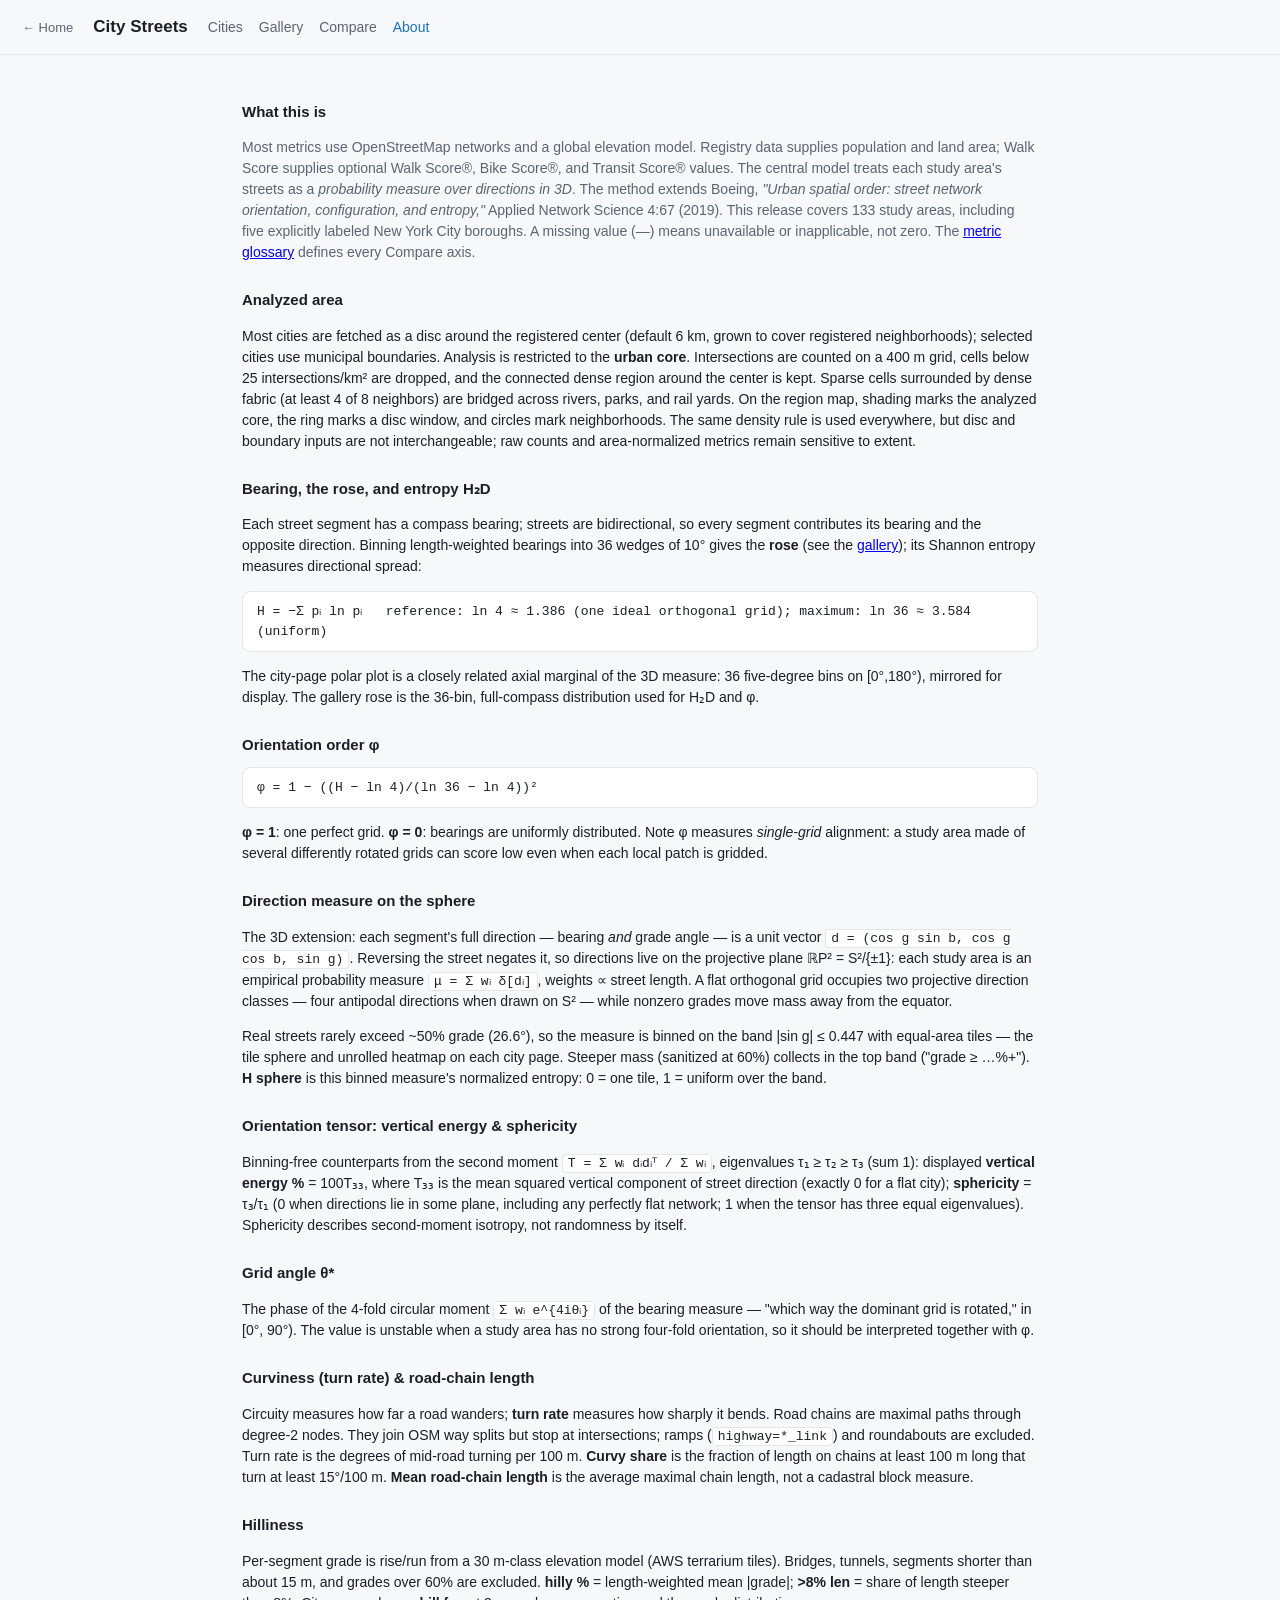
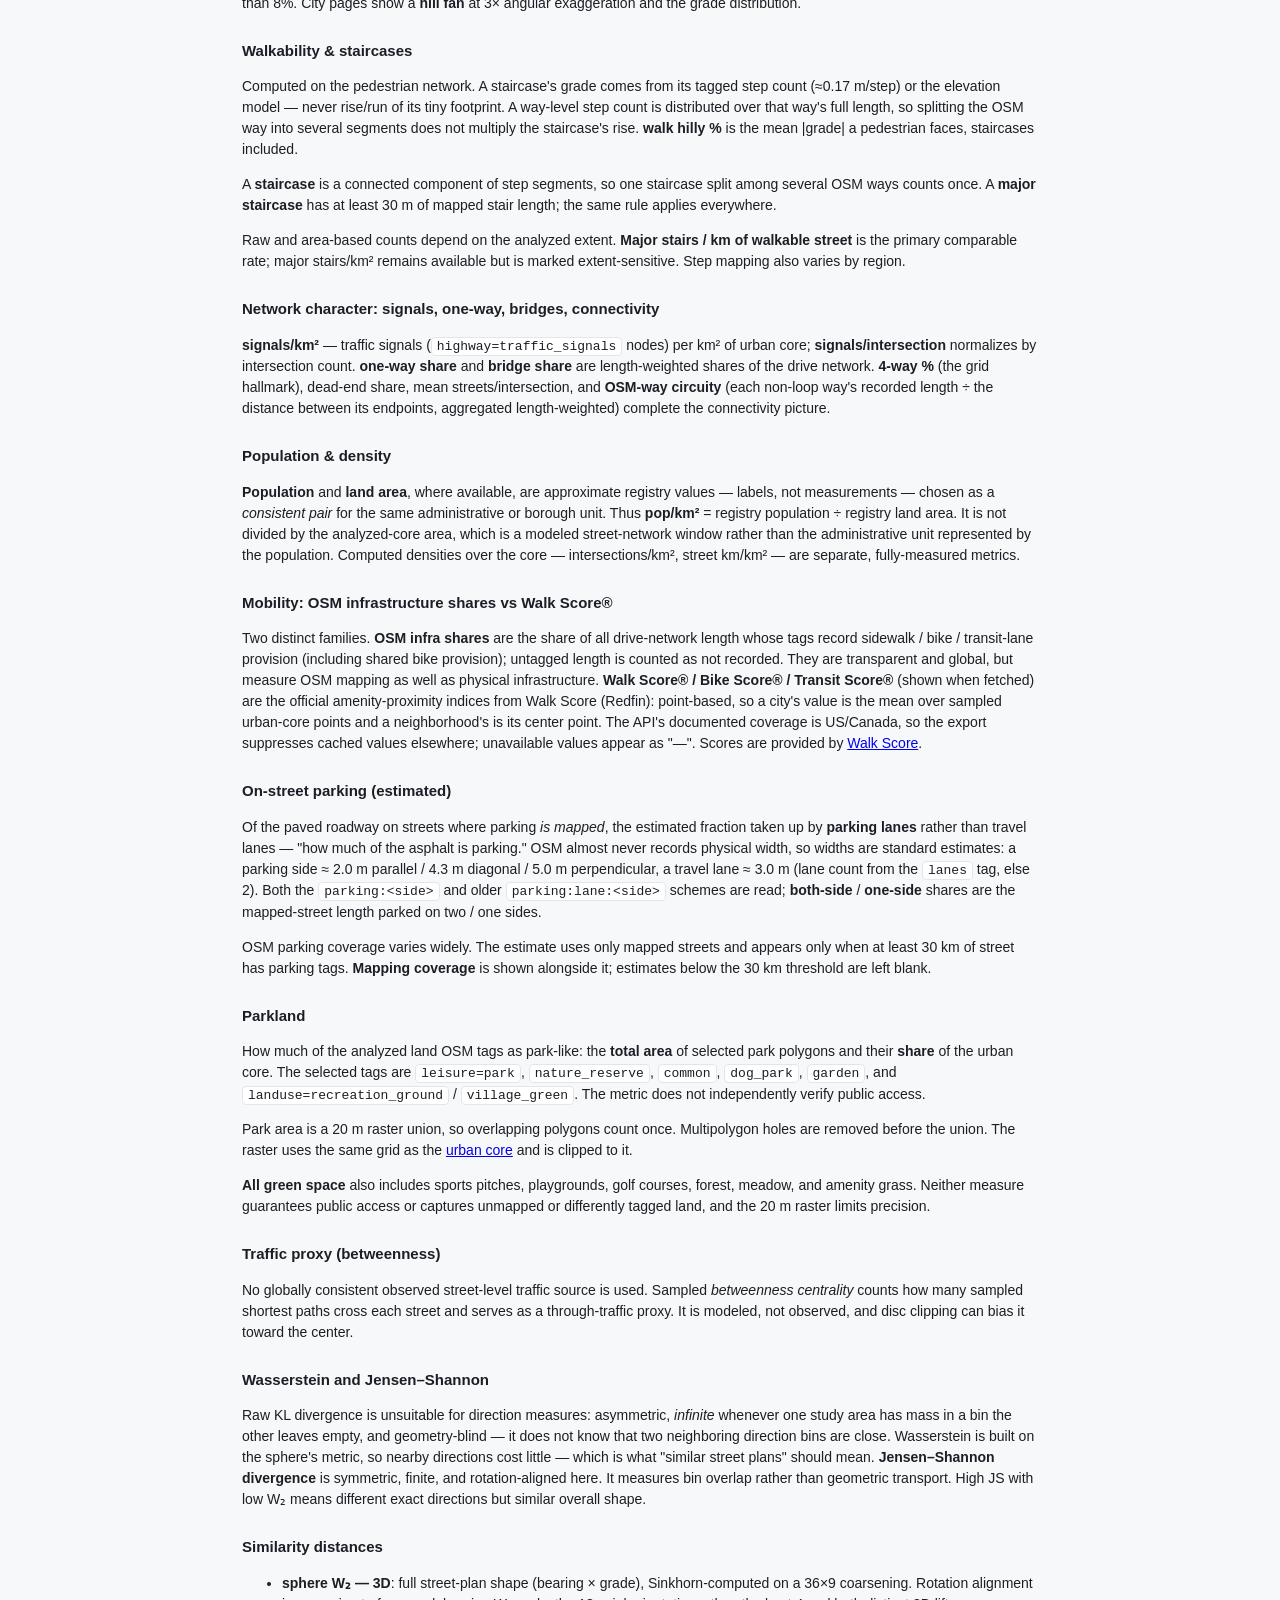
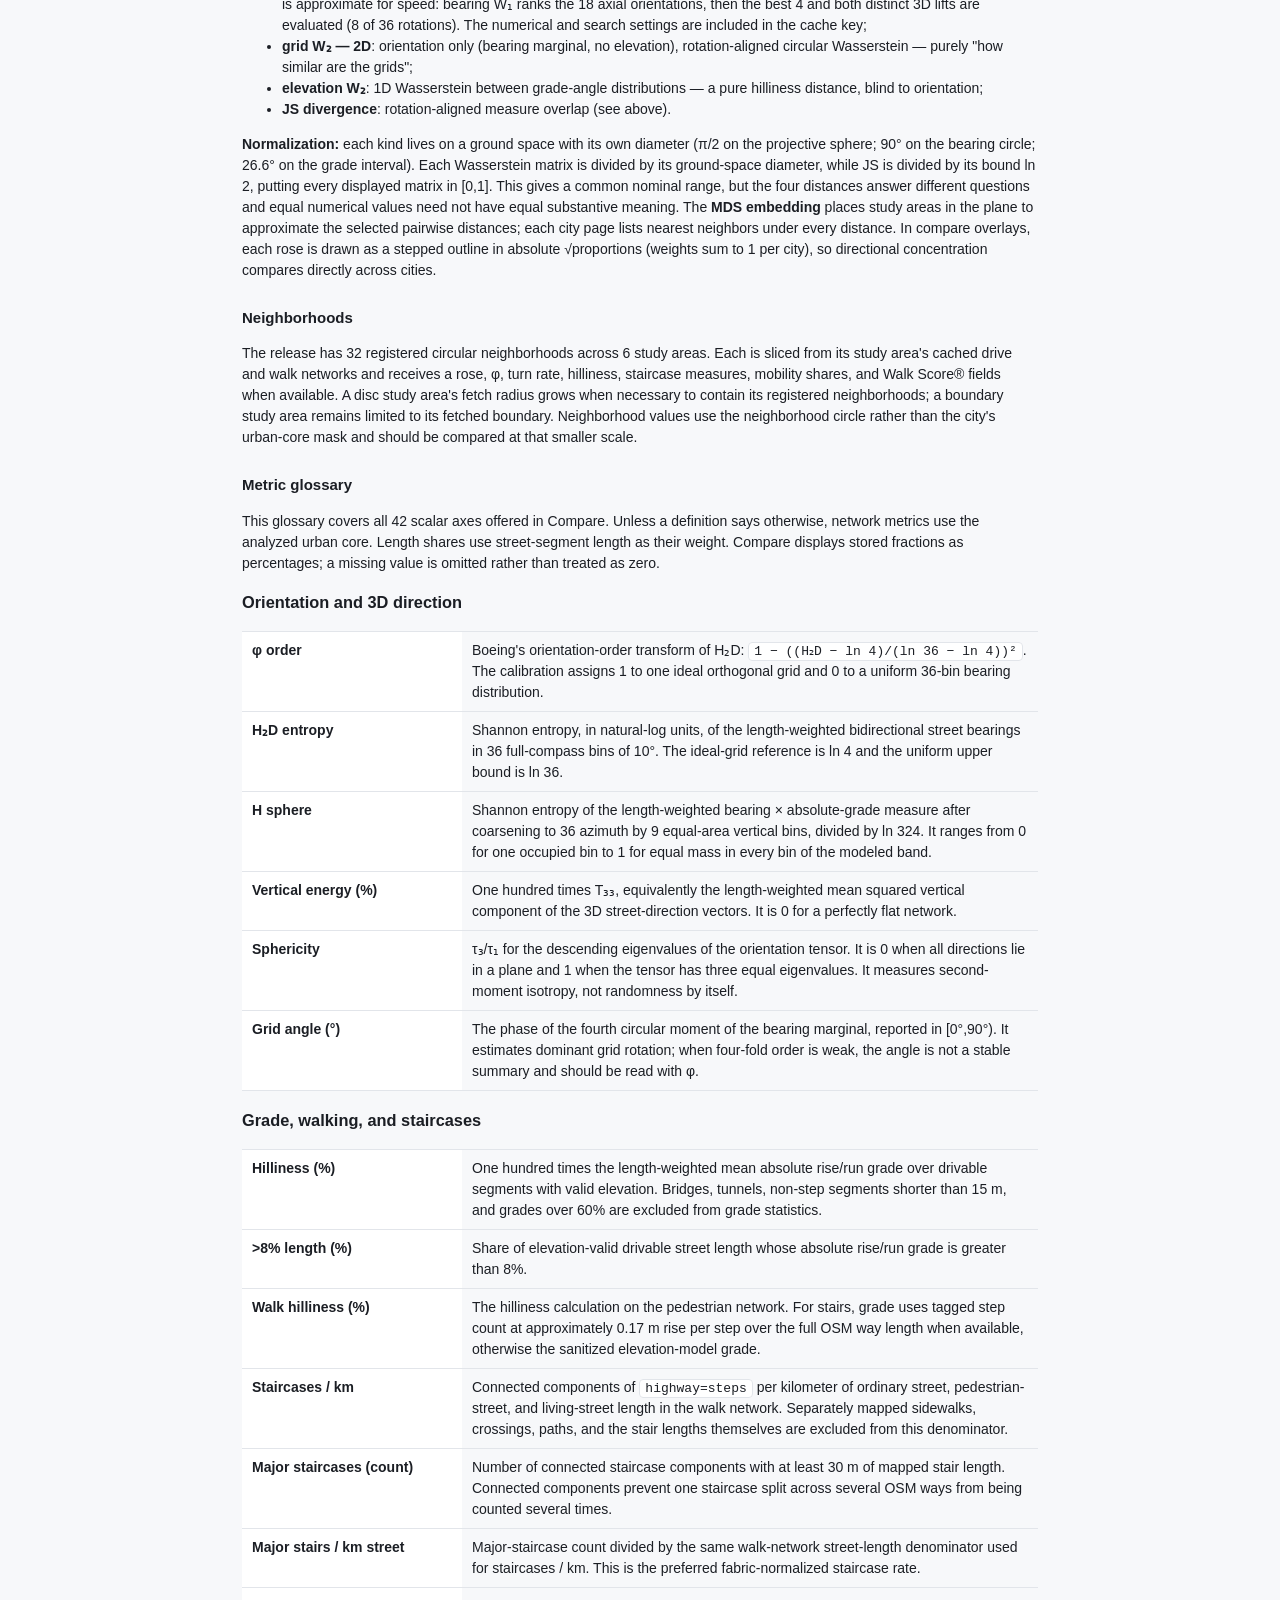
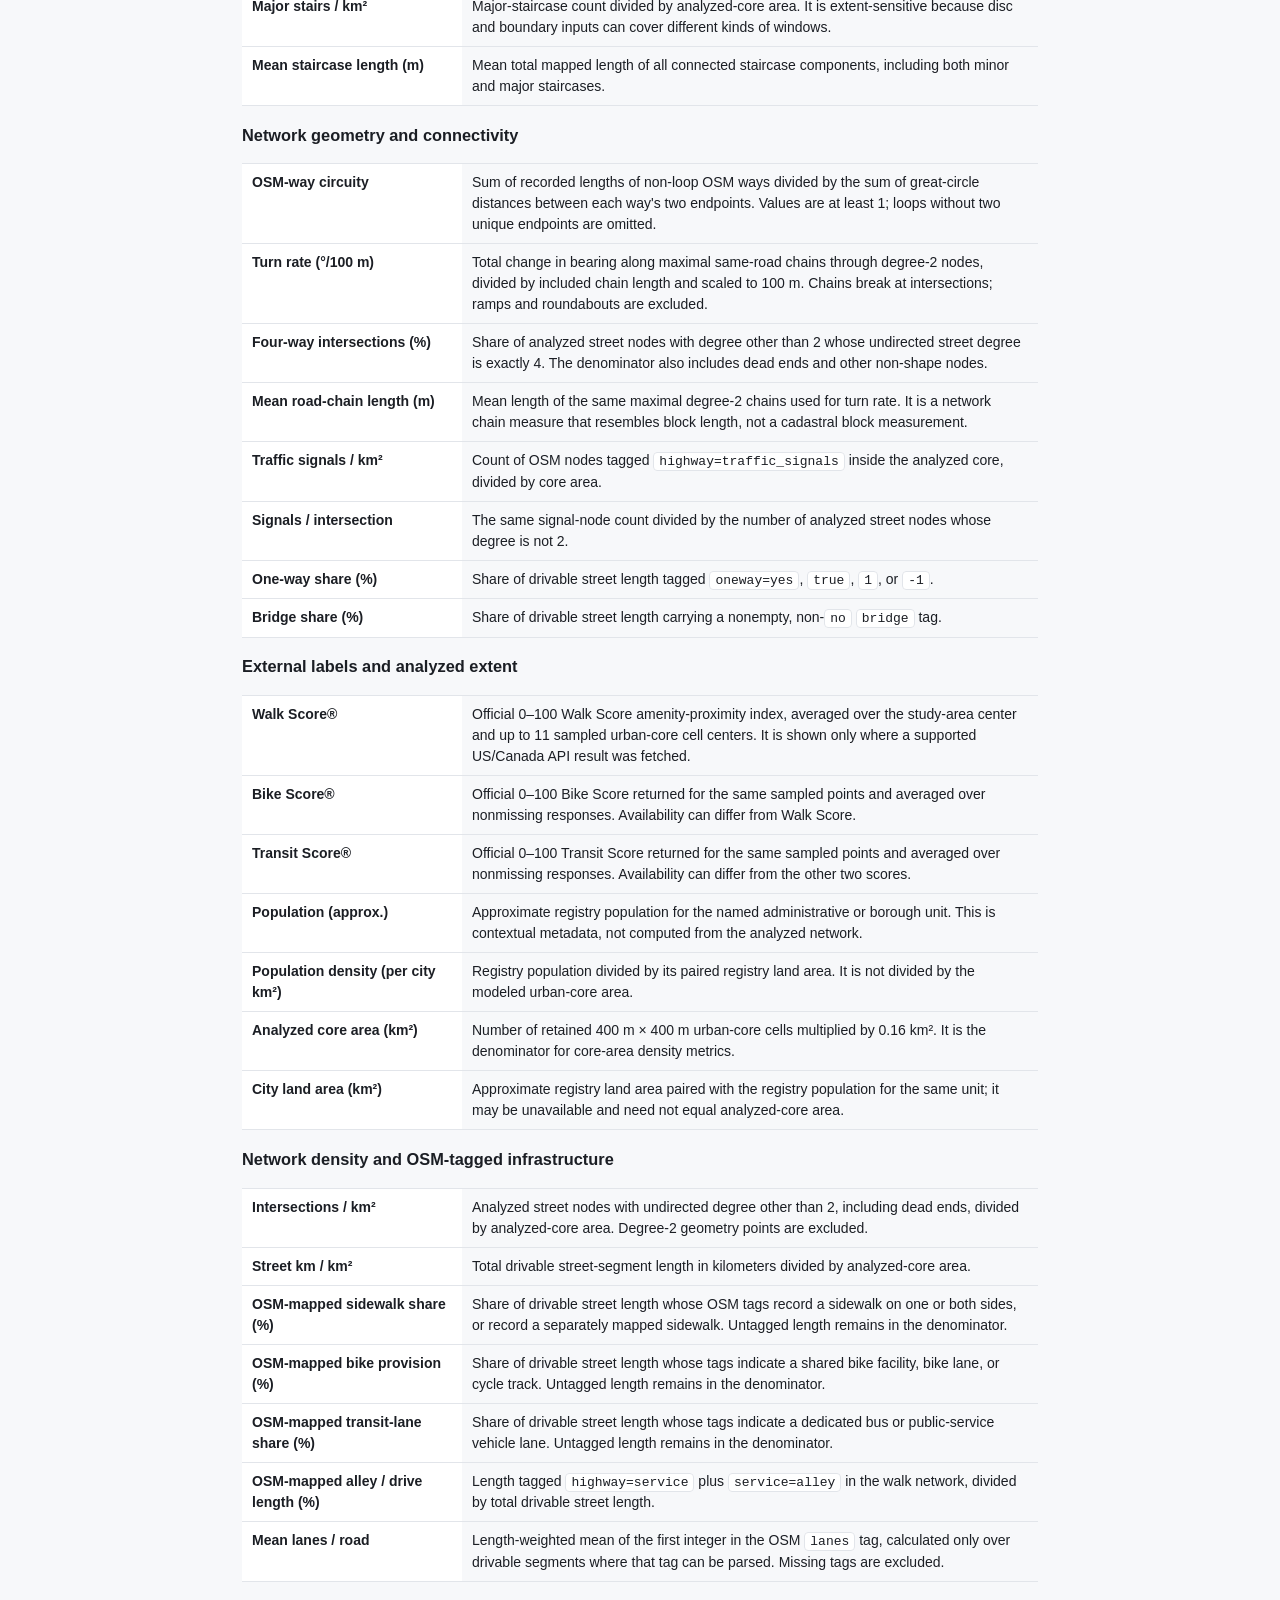
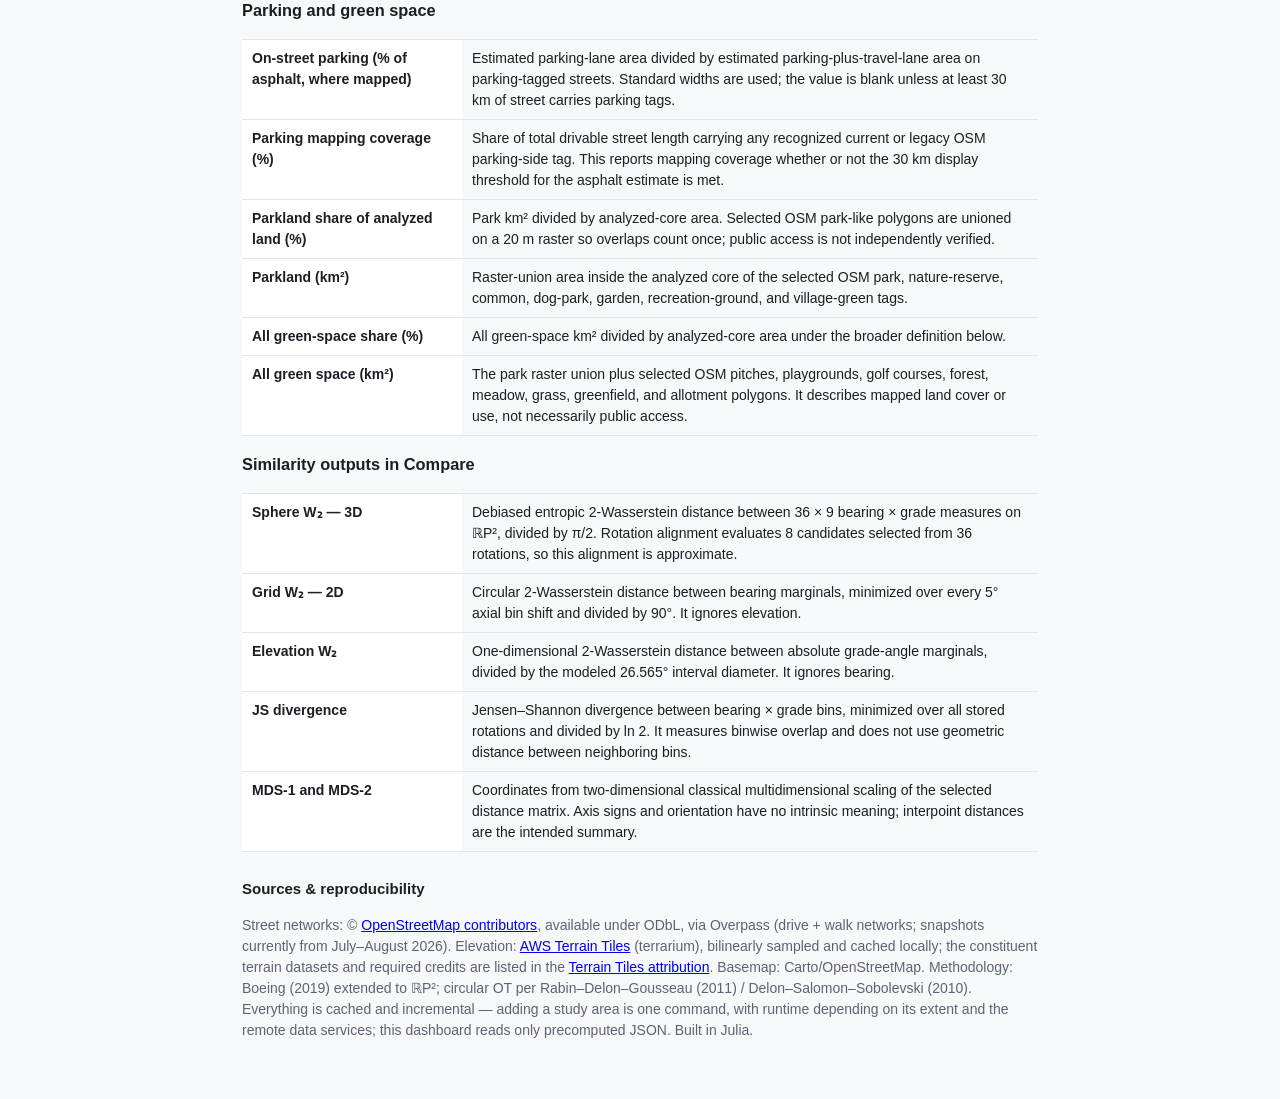
==== commit dcb4cb52: "Polish City Streets interface" ====
--- a/city-streets/about.html
+++ b/city-streets/about.html
@@ -33,36 +33,26 @@
 </header>
 <main>
   <h2>What this is</h2>
-  <p class="muted">Most measures here are computed from OpenStreetMap street networks and a
-  global elevation model; population and land-area labels come from the project registry, and
-  optional Walk Score®, Bike Score®, and Transit Score® values come from Walk Score. The
-  unifying idea is that a study area's streets define a <em>probability measure
-  over directions in 3D</em>, and the order of the street plan, the shape of the terrain, and
-  many network characteristics are properties of that measure and the network it comes from.
-  Methodology extends Boeing, <em>"Urban spatial order: street network orientation,
-  configuration, and entropy,"</em> Applied Network Science 4:67 (2019). The current release
-  contains 133 study areas; the five New York City boroughs are labeled explicitly as study
-  areas rather than presented as separate cities. A missing value (—) means unavailable or
-  inapplicable, not zero. See the <a href="#glossary">complete metric glossary</a> for every
-  scalar available in Compare.</p>
+  <p class="muted">Most metrics use OpenStreetMap networks and a global elevation model.
+  Registry data supplies population and land area; Walk Score supplies optional Walk Score®,
+  Bike Score®, and Transit Score® values. The central model treats each study area's streets as
+  a <em>probability measure over directions in 3D</em>. The method extends Boeing,
+  <em>"Urban spatial order: street network orientation, configuration, and entropy,"</em>
+  Applied Network Science 4:67 (2019). This release covers 133 study areas, including five
+  explicitly labeled New York City boroughs. A missing value (—) means unavailable or
+  inapplicable, not zero. The <a href="#glossary">metric glossary</a> defines every Compare axis.</p>
 
   <section id="window">
-    <h2>What area is analyzed (the comparison window)</h2>
+    <h2>Analyzed area</h2>
     <p>Most cities are fetched as a disc around the registered center (default 6 km, grown to
-    cover registered neighborhoods); selected cities use municipal boundaries. Comparing raw
-    extents would mix downtowns with suburbs,
-    so analysis is restricted to the <b>urban core</b>: intersections are counted on a 400 m
-    grid, cells under 25 intersections/km² are dropped (a deliberately permissive threshold —
-    proper city fabric like Pittsburgh's North Side stays; genuine low-density fringe goes),
-    and the mask is the connected dense region around the center. Sparse cells ringed by dense
-    fabric (≥4 of 8 neighbors) are <em>bridged</em>, so rivers, parks, and rail yards don't
-    sever the city. The <b>region map</b> on each city page shows exactly this: shaded cells =
-    analyzed core, outer ring = fetch disc when a disc window is used, small circles =
-    neighborhoods. The same density
-    rule is used everywhere, but boundary and disc inputs are not perfectly interchangeable:
-    raw counts and area-normalized measures remain sensitive to the selected extent. The
-    dashboard therefore labels every city's input window and favors street-length-normalized
-    comparisons where possible.</p>
+    cover registered neighborhoods); selected cities use municipal boundaries. Analysis is
+    restricted to the <b>urban core</b>. Intersections are counted on a 400 m grid, cells below
+    25 intersections/km² are dropped, and the connected dense region around the center is kept.
+    Sparse cells surrounded by dense fabric (at least 4 of 8 neighbors) are bridged across rivers,
+    parks, and rail yards. On the region map, shading marks the analyzed core, the ring marks a
+    disc window, and circles mark neighborhoods. The same density rule is used everywhere, but
+    disc and boundary inputs are not interchangeable; raw counts and area-normalized metrics
+    remain sensitive to extent.</p>
   </section>
 
   <section id="rose">
@@ -86,7 +76,7 @@
   </section>
 
   <section id="sphere">
-    <h2>The direction measure on the sphere (and why the band)</h2>
+    <h2>Direction measure on the sphere</h2>
     <p>The 3D extension: each segment's full direction — bearing <em>and</em> grade angle — is
     a unit vector <code>d = (cos g sin b, cos g cos b, sin g)</code>. Reversing the street
     negates it, so directions live on the projective plane ℝP² = S²/{±1}: each study area is an
@@ -120,28 +110,21 @@
 
   <section id="curviness">
     <h2>Curviness (turn rate) &amp; road-chain length</h2>
-    <p>Circuity says a road wanders; <b>turn rate</b> says how sharply. Chains are maximal
-    paths through street-degree-2 nodes of the whole network — the <em>same-road</em>
-    definition: it heals OSM way-splits (a road chopped at every speed-limit change keeps its
-    turns) and breaks at intersections (a dogleg at a 4-way is a routing maneuver, not road
-    curvature). Ramps (<code>highway=*_link</code>) and roundabouts are excluded as junction
-    infrastructure. Turn rate = degrees of mid-road turning per 100 m of road: platted grids
-    sit near 0, while roads with frequent bends or switchbacks score higher. <b>curvy share</b> = fraction of length on
-    chains (≥100 m) turning ≥15°/100 m. <b>Mean road-chain length</b> is the average maximal
-    chain through degree-2 nodes; it resembles block length but is not a cadastral block measure.
-    (Resampling finer than OSM's own shape
-    points would add nothing — between points the road is recorded straight.)</p>
+    <p>Circuity measures how far a road wanders; <b>turn rate</b> measures how sharply it bends.
+    Road chains are maximal paths through degree-2 nodes. They join OSM way splits but stop at
+    intersections; ramps (<code>highway=*_link</code>) and roundabouts are excluded. Turn rate is
+    the degrees of mid-road turning per 100 m. <b>Curvy share</b> is the fraction of length on
+    chains at least 100 m long that turn at least 15°/100 m. <b>Mean road-chain length</b> is the
+    average maximal chain length, not a cadastral block measure.</p>
   </section>
 
   <section id="hilliness">
     <h2>Hilliness</h2>
-    <p>Per-segment grade = rise/run from a 30 m-class elevation model (AWS terrarium tiles),
-    with hygiene: bridges/tunnels excluded (the model sees terrain, not the roadway), segments
-    shorter than a pixel (~15 m) excluded, implausible values (&gt;60%) dropped.
+    <p>Per-segment grade is rise/run from a 30 m-class elevation model (AWS terrarium tiles).
+    Bridges, tunnels, segments shorter than about 15 m, and grades over 60% are excluded.
     <b>hilly %</b> = length-weighted mean |grade|; <b>&gt;8% len</b> = share of length steeper
-    than 8%; each city page shows the full distribution as the <b>hill fan</b> (inclination
-    wedges shown at 3× angular exaggeration, with the true grade on the ticks) and the
-    elevation-angle marginal.</p>
+    than 8%. City pages show a <b>hill fan</b> at 3× angular exaggeration and the grade
+    distribution.</p>
   </section>
 
   <section id="walk">
@@ -151,21 +134,12 @@
     way-level step count is distributed over that way's full length, so splitting the OSM way
     into several segments does not multiply the staircase's rise.
     <b>walk hilly %</b> is the mean |grade| a pedestrian faces, staircases included.</p>
-    <p><b>Counting staircases honestly:</b> a "staircase" is a <em>connected component</em> of
-    steps segments — one staircase split into several OSM ways counts once. Cities also differ
-    in what they map: some places record many short entrance flights, while others emphasize
-    long municipal stairway-streets. A <b>major
-    staircase</b> is a component ≥30 m — the civic stairway-street phenomenon, not an entrance
-    flight. The same ≥30 m rule is applied on every continent.</p>
-    <p><b>Comparing across cities.</b> Raw counts are the most direct ranking, while turning a
-    count into a <em>density</em> needs care, because the
-    analyzed window differs by extent (see below): a per-<b>km²</b> figure divides by area, so a
-    boundary city measured over its whole footprint (Pittsburgh, 131 km²) looks far sparser than
-    a disc city measured over just its dense 6 km core (Valparaíso, 38 km²) — an artifact, not a
-    real gap. We therefore headline <b>major stairs / km of walkable street</b>, which normalizes
-    by the pedestrian fabric itself and stays comparable across disc and boundary cities; the
-    area-based per-km² figure remains on each city page, flagged as extent-sensitive. Coverage
-    caveat: some regions (e.g. South Asia) rarely tag steps at all.</p>
+    <p>A <b>staircase</b> is a connected component of step segments, so one staircase split among
+    several OSM ways counts once. A <b>major staircase</b> has at least 30 m of mapped stair length;
+    the same rule applies everywhere.</p>
+    <p>Raw and area-based counts depend on the analyzed extent. <b>Major stairs / km of walkable
+    street</b> is the primary comparable rate; major stairs/km² remains available but is marked
+    extent-sensitive. Step mapping also varies by region.</p>
   </section>
 
   <section id="network">
@@ -212,13 +186,9 @@
     (lane count from the <code>lanes</code> tag, else 2). Both the <code>parking:&lt;side&gt;</code>
     and older <code>parking:lane:&lt;side&gt;</code> schemes are read; <b>both-side</b> /
     <b>one-side</b> shares are the mapped-street length parked on two / one sides.</p>
-    <p><b>The big caveat — this is covered-only and gated.</b> OSM parking mapping is wildly
-    uneven across study areas. So the figure is computed <em>only</em> over mapped streets, and shown only
-    where at least 30 km of street is tagged — an absolute sample-size rule that does not treat
-    a low percentage in a large network as automatically unusable. Everywhere the
-    <b>mapping coverage</b> is shown alongside: a value resting on 25%
-    of a city's streets is far more trustworthy than one resting on 1%. Cities below the floor
-    are left blank rather than guessed.</p>
+    <p>OSM parking coverage varies widely. The estimate uses only mapped streets and appears only
+    when at least 30 km of street has parking tags. <b>Mapping coverage</b> is shown alongside it;
+    estimates below the 30 km threshold are left blank.</p>
   </section>
 
   <section id="parks">
@@ -229,50 +199,35 @@
     <code>nature_reserve</code>, <code>common</code>, <code>dog_park</code>,
     <code>garden</code>, and <code>landuse=recreation_ground</code> / <code>village_green</code>.
     The metric does not independently verify public access.</p>
-    <p><b>It is measured as a raster union, not a sum of polygon areas.</b> Parks overlap
-    constantly in OSM — a pitch inside a park inside a nature reserve, the same green mapped
-    both as a way and as a relation member — so adding areas up double-counts badly. Instead the
-    ground is rasterized at 20 m and every cell is counted once, however many polygons cover it.
-    Multipolygon holes (a lake or stadium carved out of a park) are subtracted per feature
-    before the union, so a hole in one park can still be filled by the park next to it. The
-    raster is a subdivision of the same grid the <a href="#window">urban core</a> area is measured
-    on, so the share is a ratio of two commensurable numbers.</p>
-    <p><b>Definition matters more than measurement here</b>, so the alternative is shown too.
-    The headline number counts land a resident would call a park. A second figure, <b>all green
-    space</b>, additionally counts sports pitches, playgrounds, golf courses, forest, meadow and
-    amenity grass — green, but not necessarily publicly accessible (much <code>landuse=grass</code>
-    is a highway verge). Where the two diverge, the definition is doing the work, and you can
-    see it rather than having to trust it. Both are clipped to the analyzed core, so a large
-    park straddling the edge contributes only the part inside.</p>
-    <p>This measures the selected OSM tags, not a complete land-use inventory. Unmapped or
-    differently tagged parks and green spaces are missed, and the 20 m raster limits spatial
-    precision.</p>
+    <p>Park area is a 20 m raster union, so overlapping polygons count once. Multipolygon holes
+    are removed before the union. The raster uses the same grid as the
+    <a href="#window">urban core</a> and is clipped to it.</p>
+    <p><b>All green space</b> also includes sports pitches, playgrounds, golf courses, forest,
+    meadow, and amenity grass. Neither measure guarantees public access or captures unmapped or
+    differently tagged land, and the 20 m raster limits precision.</p>
   </section>
 
   <section id="traffic">
     <h2>Traffic proxy (betweenness)</h2>
-    <p>The project does not have a globally consistent source of observed street-level traffic
-    volumes, so it uses sampled <em>betweenness centrality</em> on the routing graph — how many
-    sampled shortest paths cross each street — as a through-traffic proxy. Weighting the
-    direction measure by it asks "which way does modeled through-traffic point?" It is a model,
-    not a measurement, clipping to a disc window can bias it
-    toward the center, and it can be toggled off everywhere.</p>
+    <p>No globally consistent observed street-level traffic source is used. Sampled
+    <em>betweenness centrality</em> counts how many sampled shortest paths cross each street and
+    serves as a through-traffic proxy. It is modeled, not observed, and disc clipping can bias it
+    toward the center.</p>
   </section>
 
   <section id="klvsw">
-    <h2>Why Wasserstein and not KL divergence?</h2>
+    <h2>Wasserstein and Jensen–Shannon</h2>
     <p>Raw KL divergence is unsuitable for direction measures: asymmetric, <em>infinite</em>
     whenever one study area has mass in a bin the other leaves empty, and geometry-blind — it
     does not know that two neighboring direction bins are close. Wasserstein is
     built on the sphere's metric, so nearby directions cost little — which is what "similar
-    street plans" should mean. The repaired form of KL — <b>Jensen–Shannon divergence</b>
-    (symmetric, finite, ∈[0,1]), minimized over rotations — is the "JS divergence" option: it
-    measures <em>overlap</em>, a deliberately different question from the <em>work to
-    morph</em>. High JS + low W₂ = different exact directions, similar overall shape.</p>
+    street plans" should mean. <b>Jensen–Shannon divergence</b> is symmetric, finite, and
+    rotation-aligned here. It measures bin overlap rather than geometric transport. High JS with
+    low W₂ means different exact directions but similar overall shape.</p>
   </section>
 
   <section id="distances">
-    <h2>Study-area similarity: the distances</h2>
+    <h2>Similarity distances</h2>
     <ul>
       <li><b>sphere W₂ — 3D</b>: full street-plan shape (bearing × grade), Sinkhorn-computed on
         a 36×9 coarsening. Rotation alignment is approximate for speed: bearing W₁ ranks the
@@ -308,7 +263,7 @@
   </section>
 
   <section id="glossary">
-    <h2>Complete metric glossary</h2>
+    <h2>Metric glossary</h2>
     <p>This glossary covers all 42 scalar axes offered in Compare. Unless a definition says
     otherwise, network metrics use the analyzed urban core. Length shares use street-segment
     length as their weight. Compare displays stored fractions as percentages; a missing value
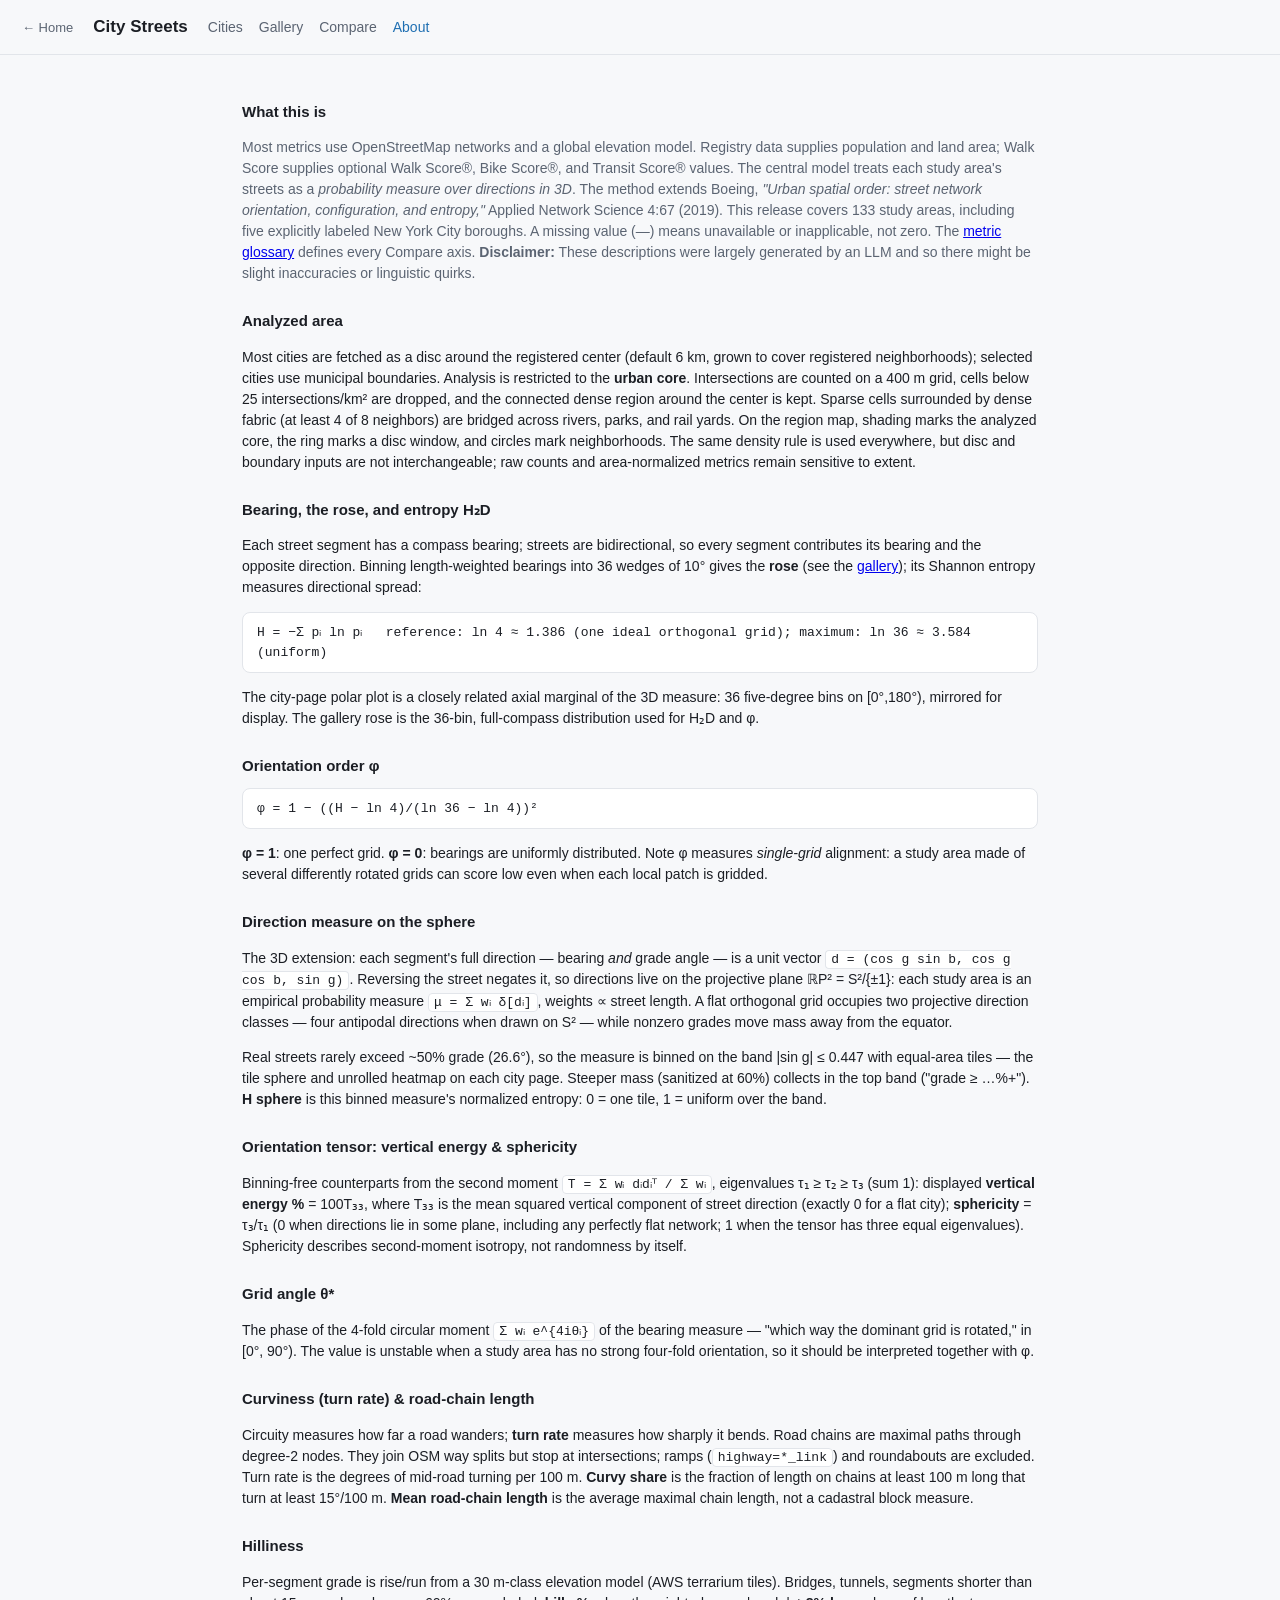
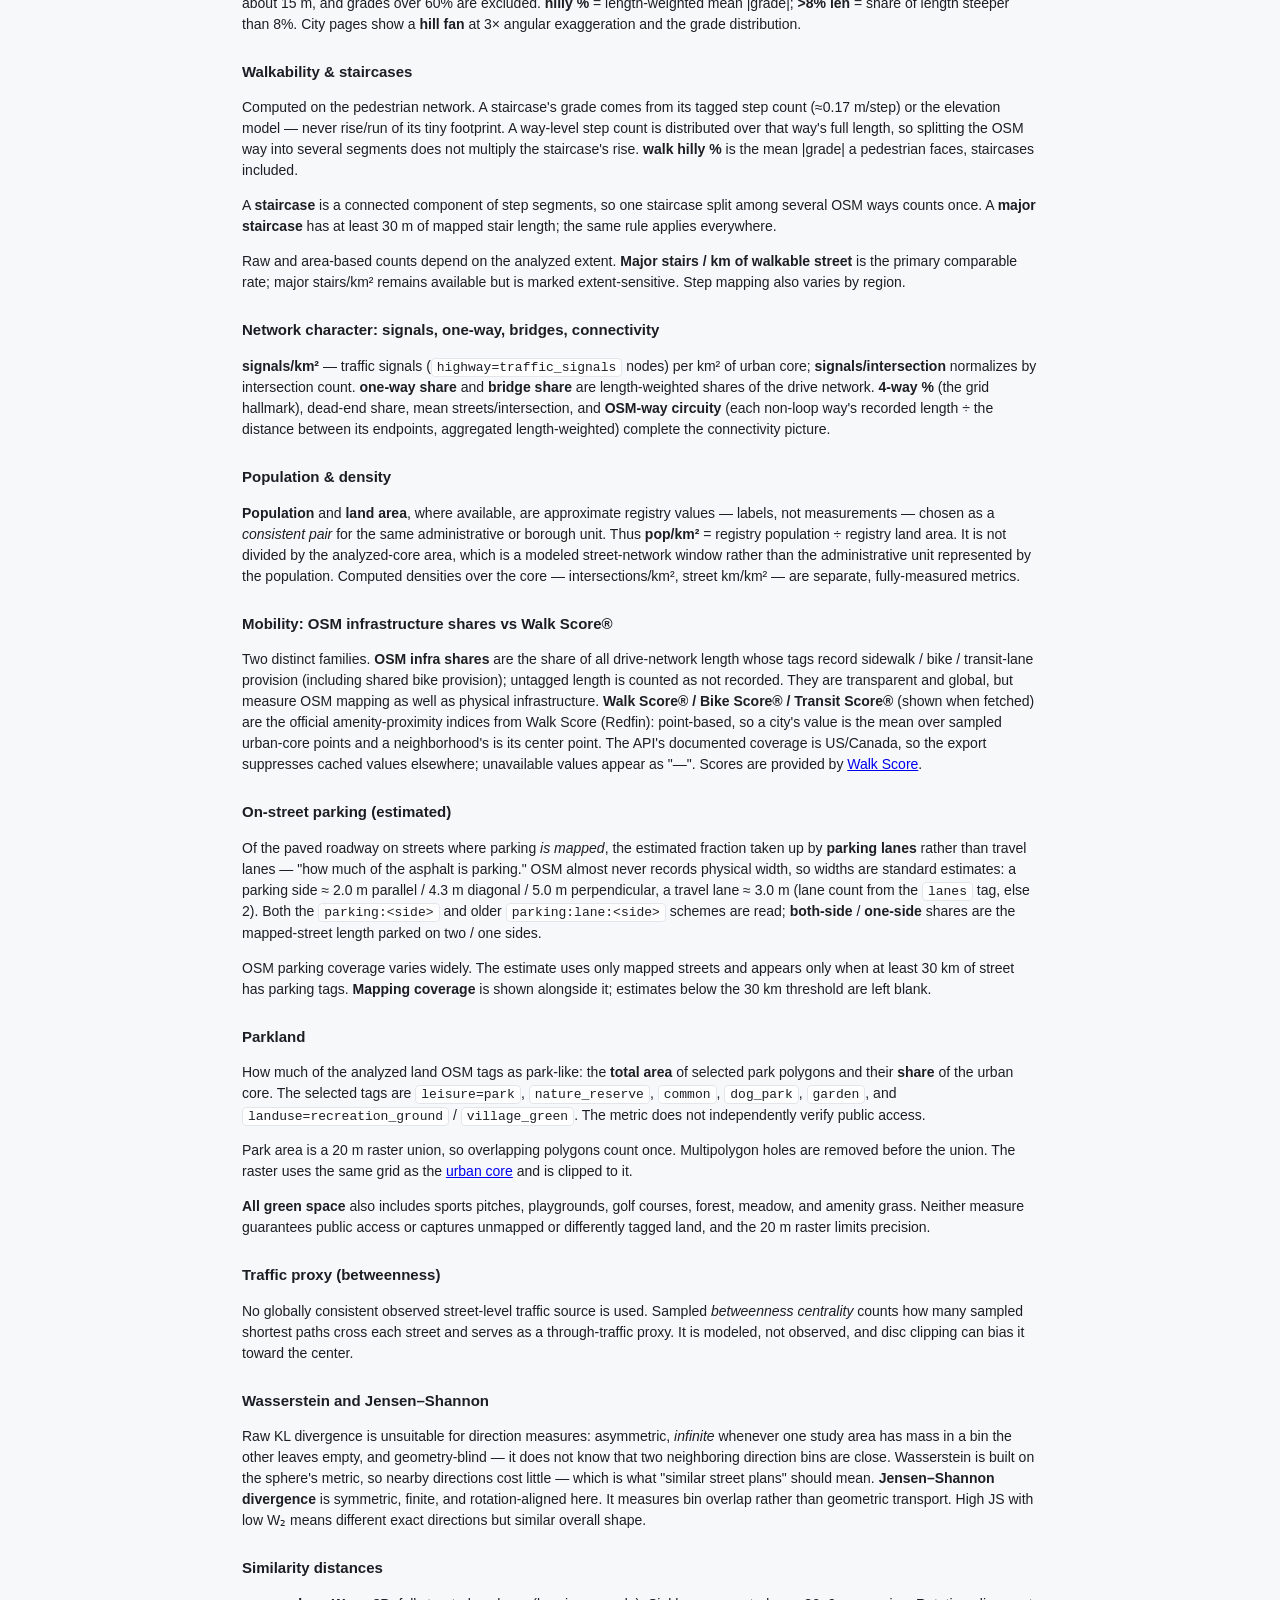
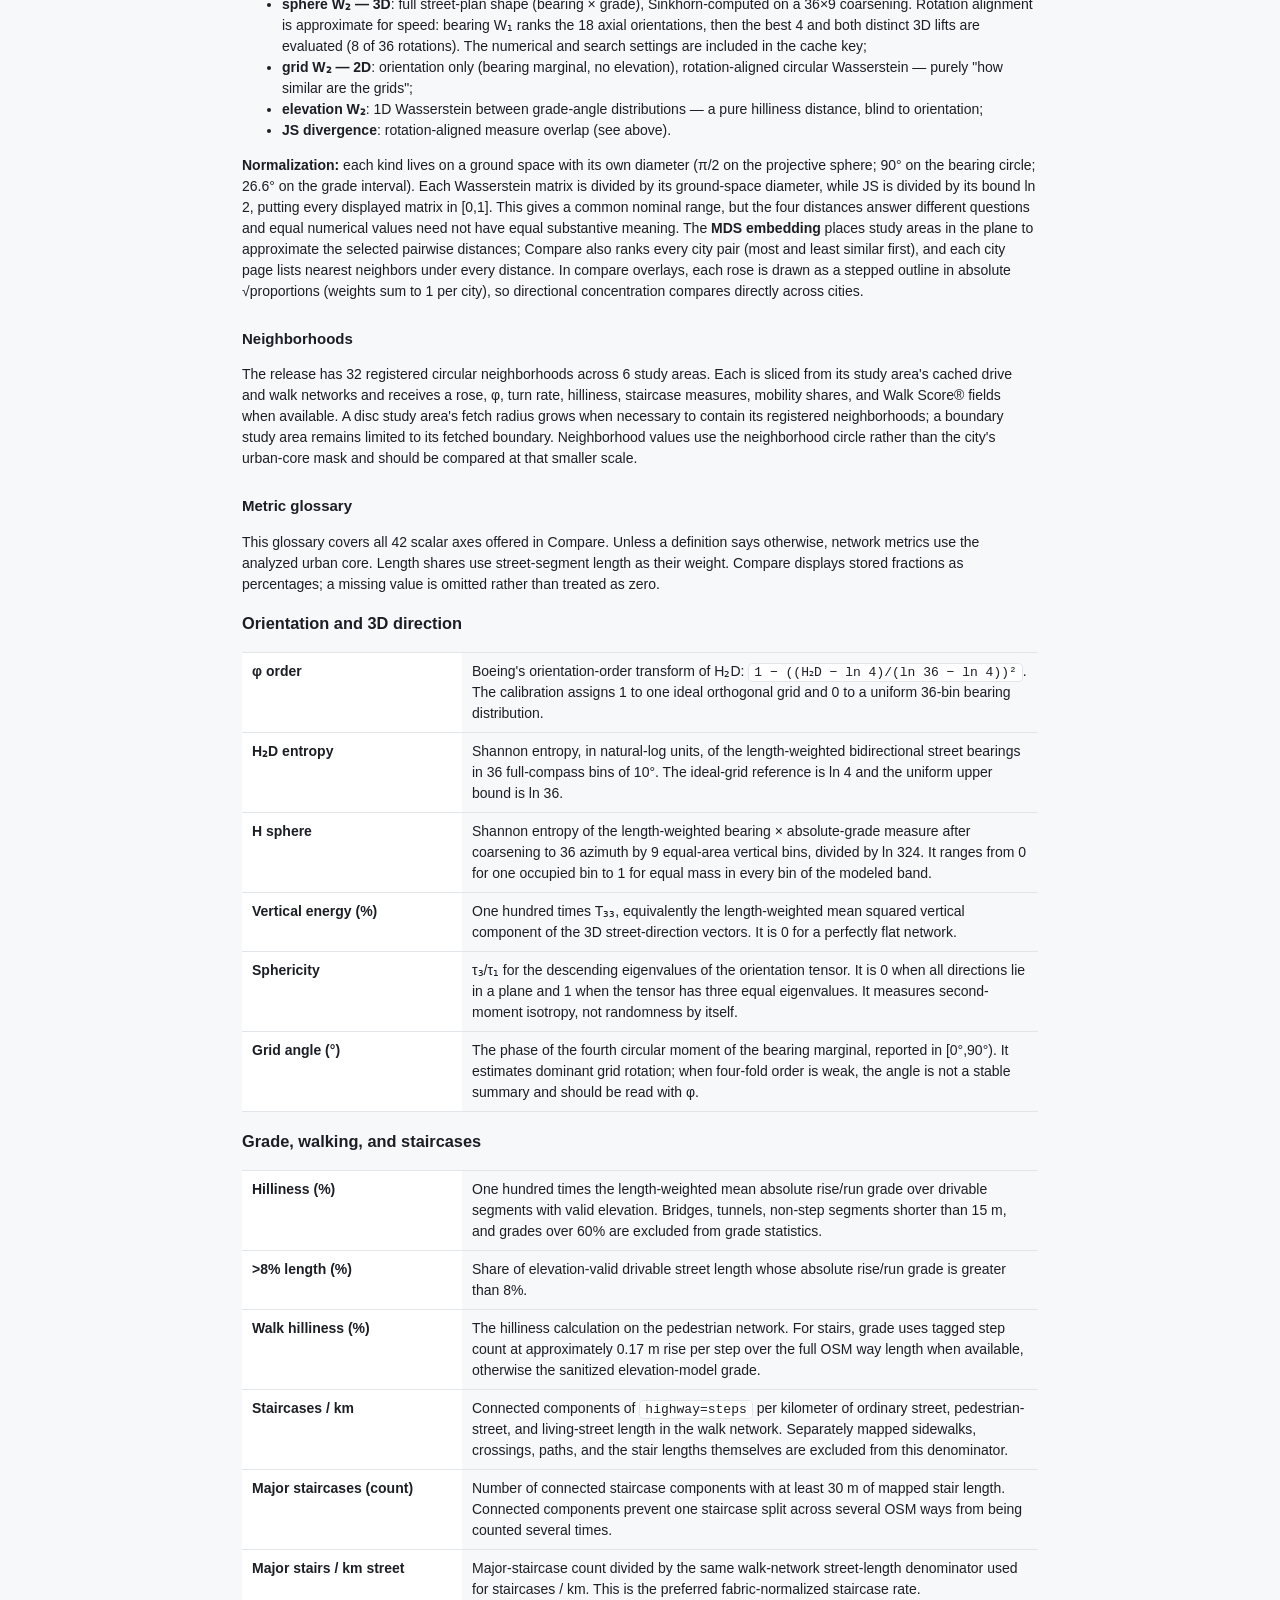
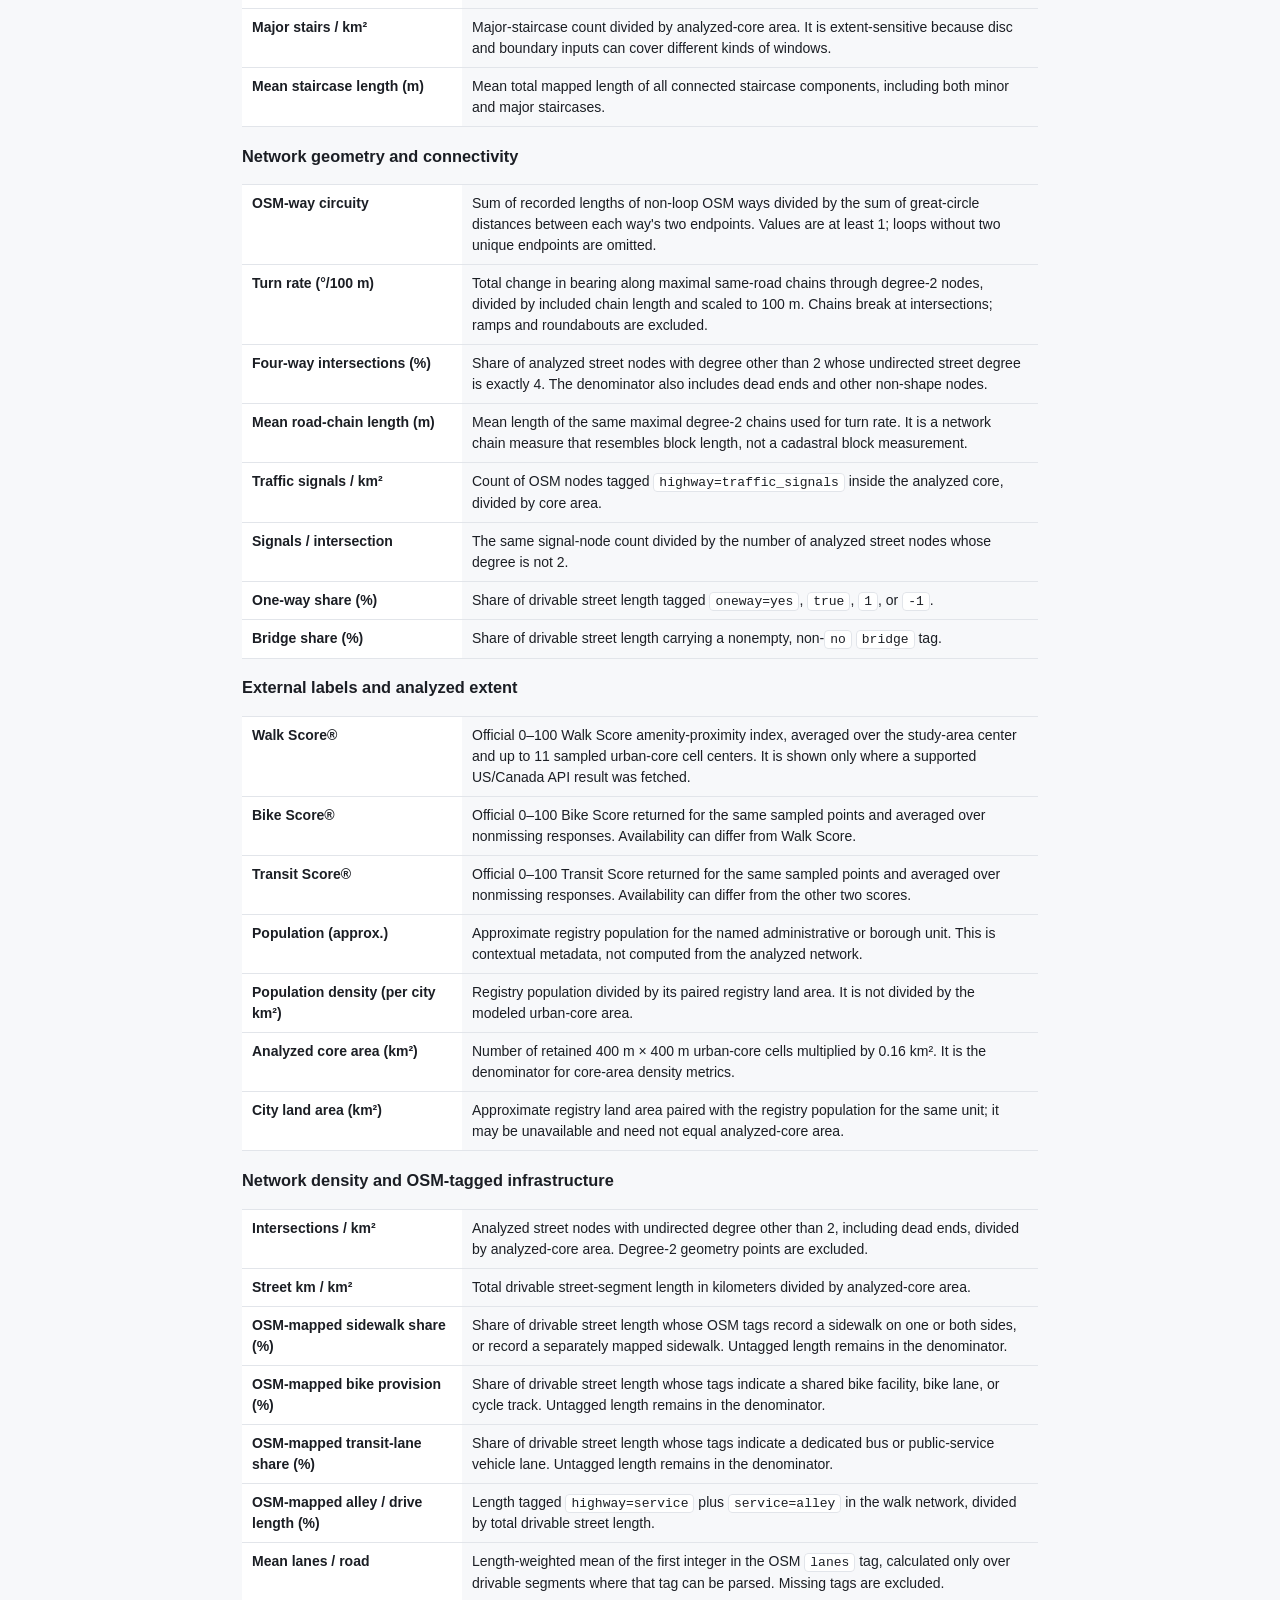
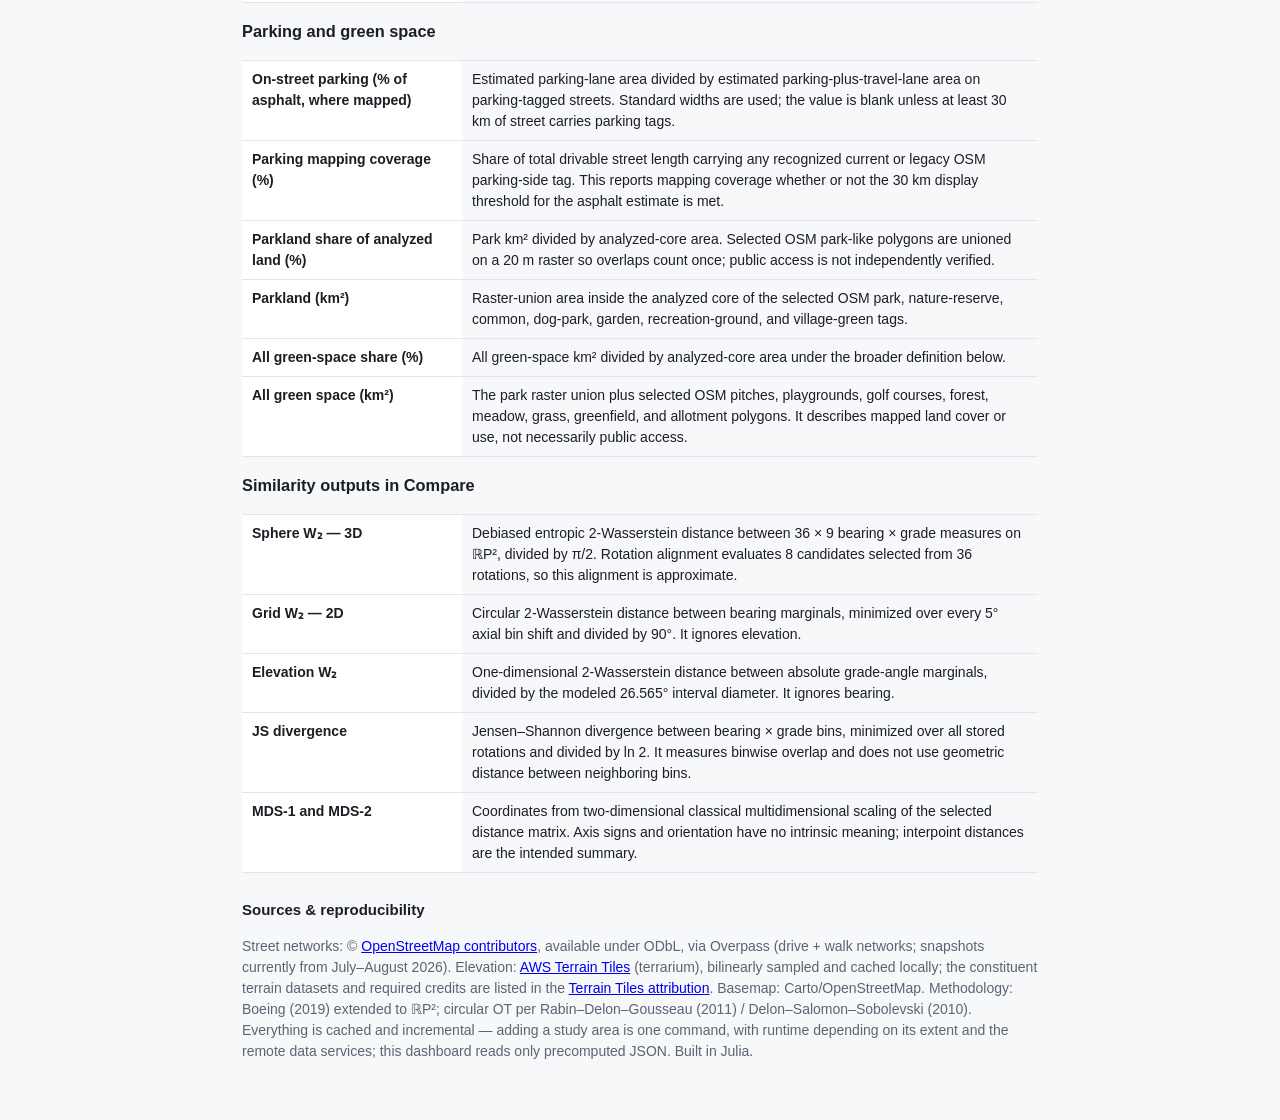
==== commit c06394ec: "Rank City Streets pairs by similarity Compare now lists the most and least similar city pairs under " ====
--- a/city-streets/about.html
+++ b/city-streets/about.html
@@ -40,7 +40,9 @@
   <em>"Urban spatial order: street network orientation, configuration, and entropy,"</em>
   Applied Network Science 4:67 (2019). This release covers 133 study areas, including five
   explicitly labeled New York City boroughs. A missing value (—) means unavailable or
-  inapplicable, not zero. The <a href="#glossary">metric glossary</a> defines every Compare axis.</p>
+  inapplicable, not zero. The <a href="#glossary">metric glossary</a> defines every Compare axis.
+  <b>Disclaimer:</b> These descriptions were largely generated by an LLM and so there might be
+  slight inaccuracies or linguistic quirks.</p>
 
   <section id="window">
     <h2>Analyzed area</h2>
@@ -245,8 +247,9 @@
     divided by its bound ln 2, putting every displayed matrix in [0,1]. This
     gives a common nominal range, but the four distances answer different questions and equal
     numerical values need not have equal substantive meaning. The <b>MDS embedding</b> places
-    study areas in the plane to approximate the selected pairwise distances; each city page
-    lists nearest neighbors under every distance. In compare overlays, each
+    study areas in the plane to approximate the selected pairwise distances; Compare also ranks
+    every city pair (most and least similar first), and each city page lists nearest
+    neighbors under every distance. In compare overlays, each
     rose is drawn as a stepped outline in absolute √proportions (weights sum to 1 per city),
     so directional concentration compares directly across cities.</p>
   </section>
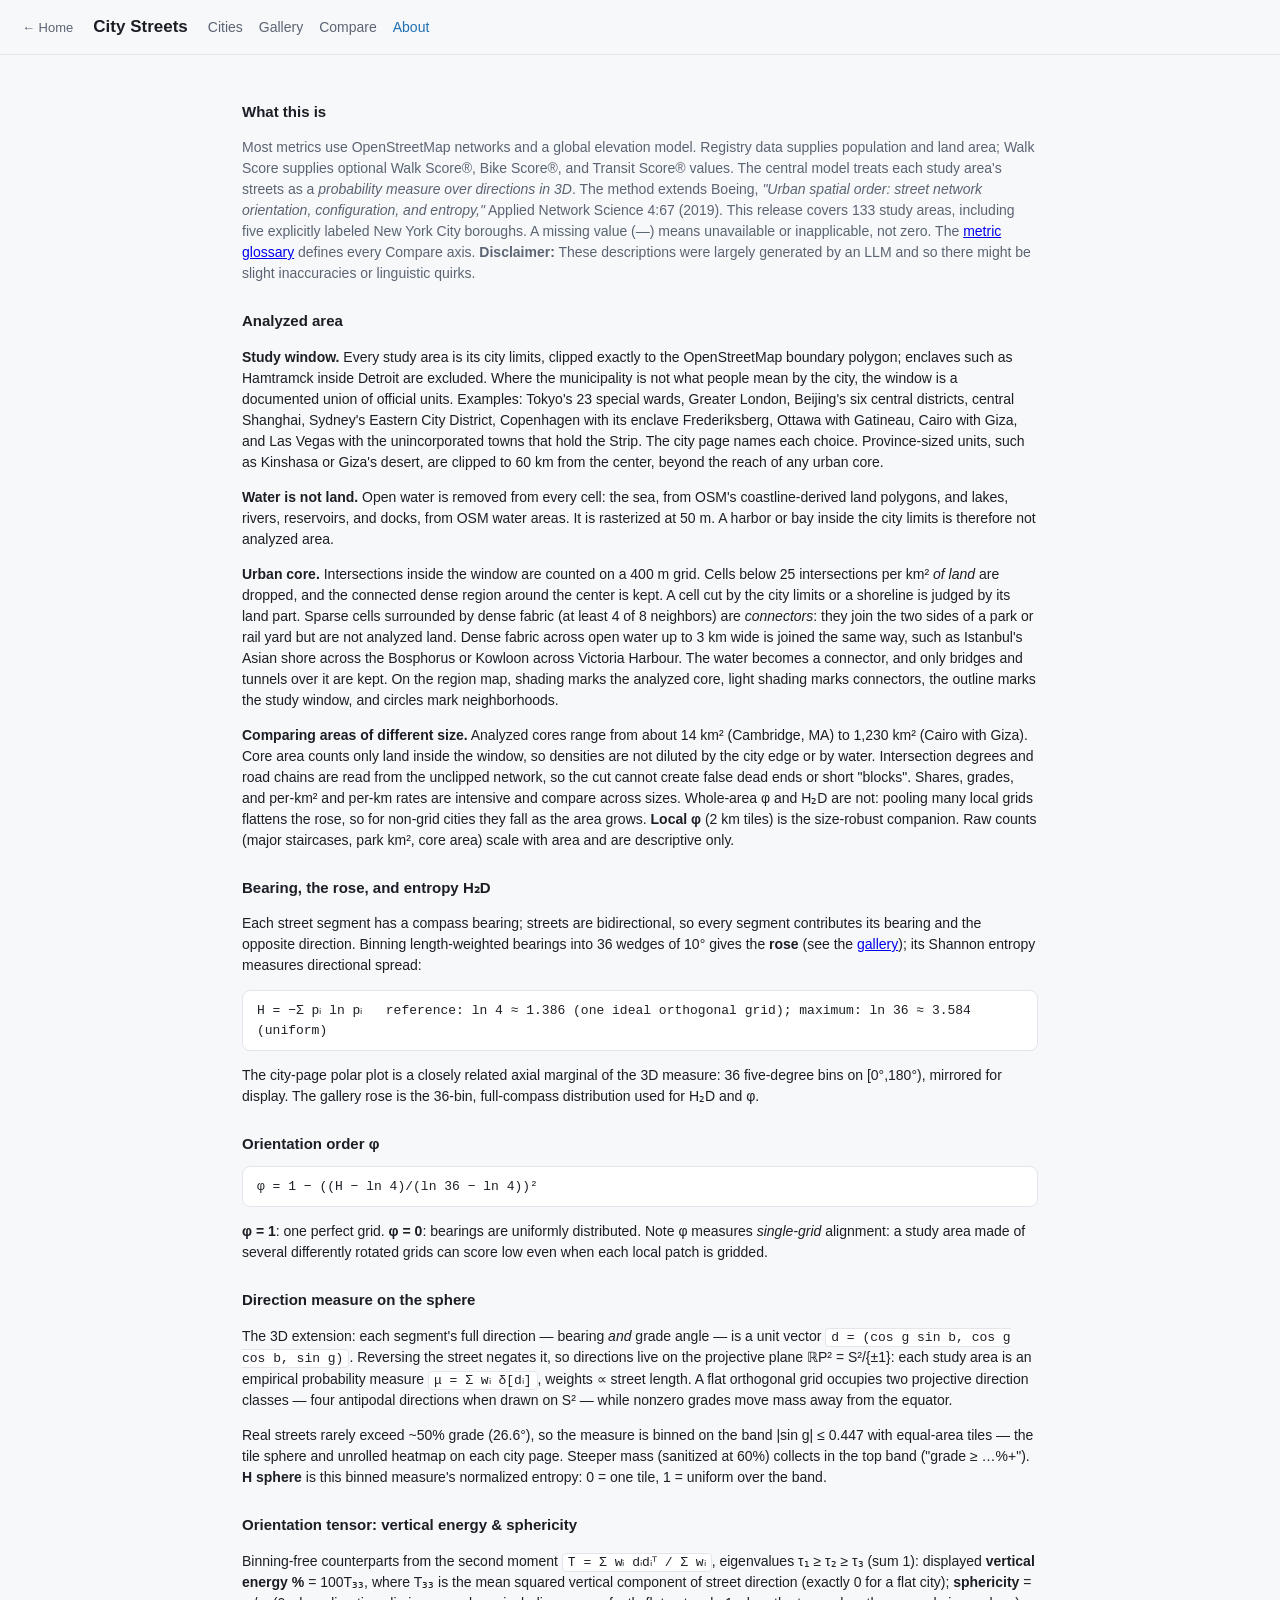
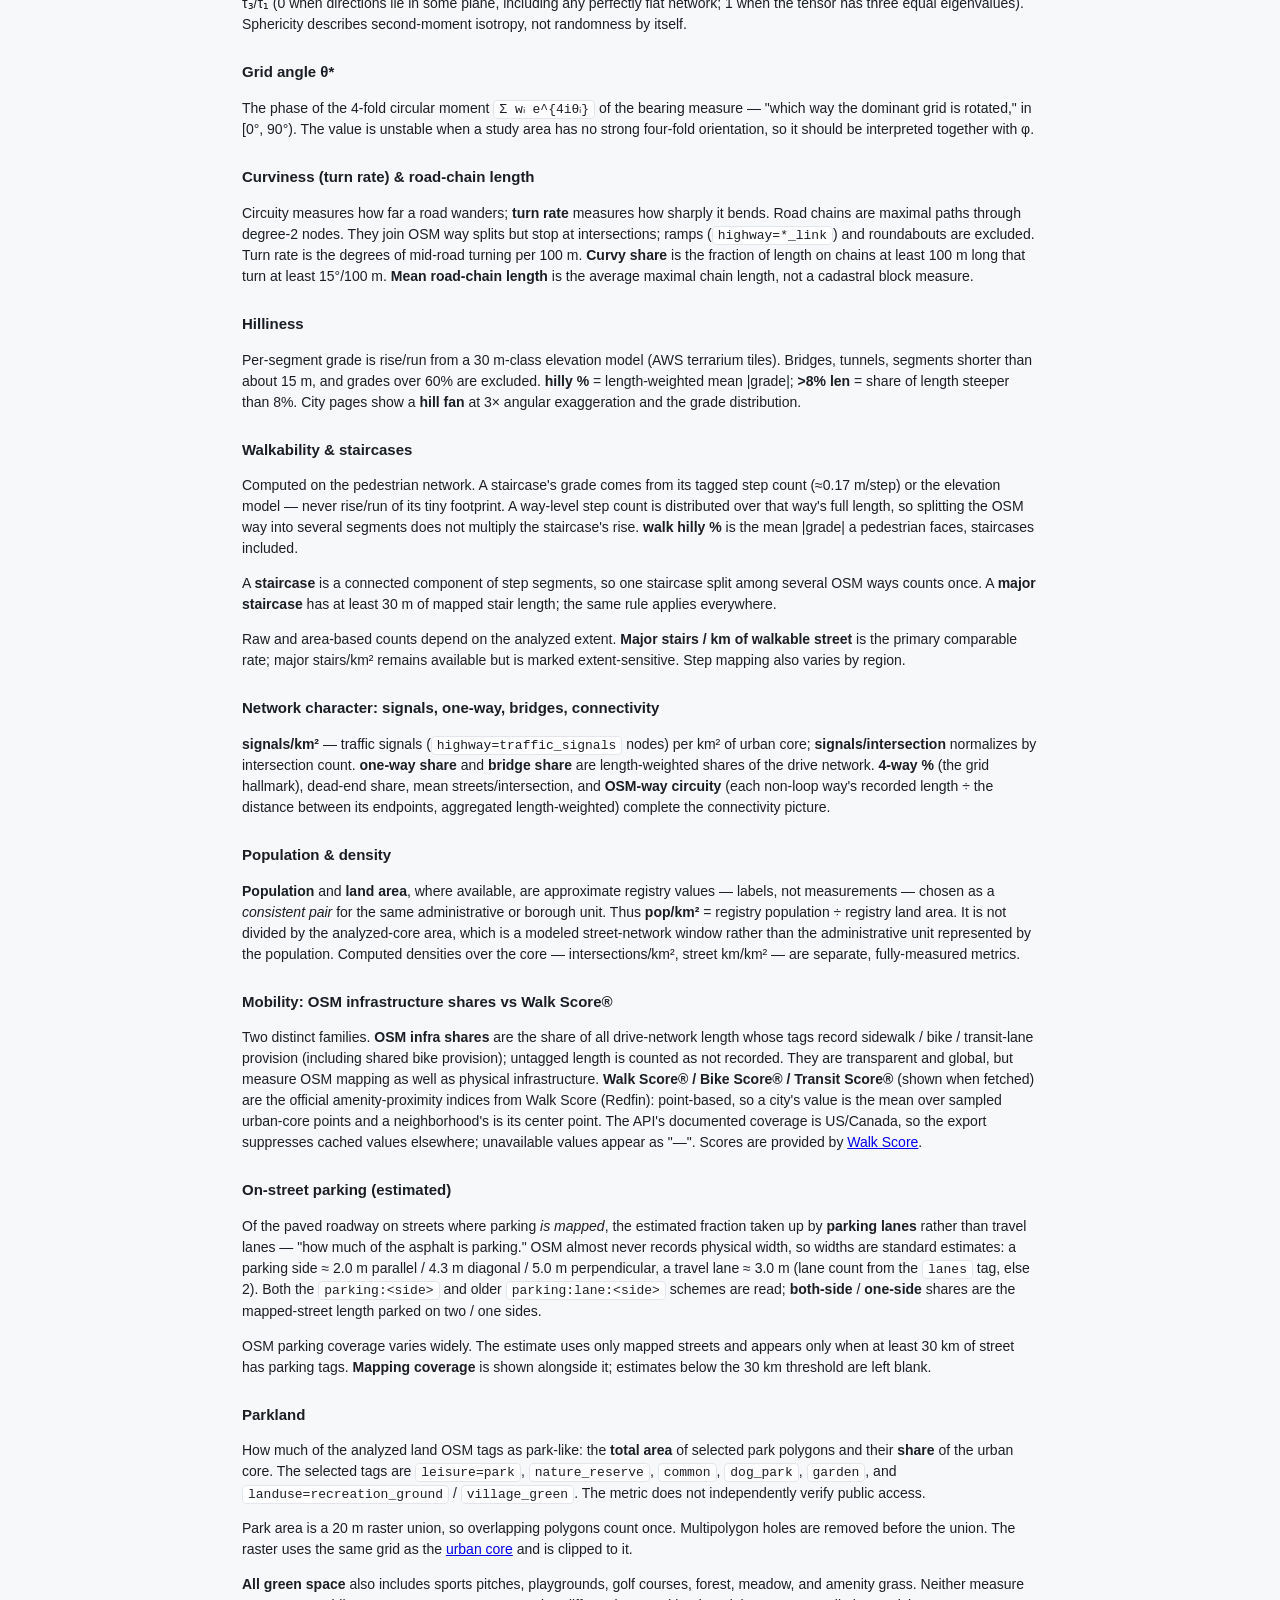
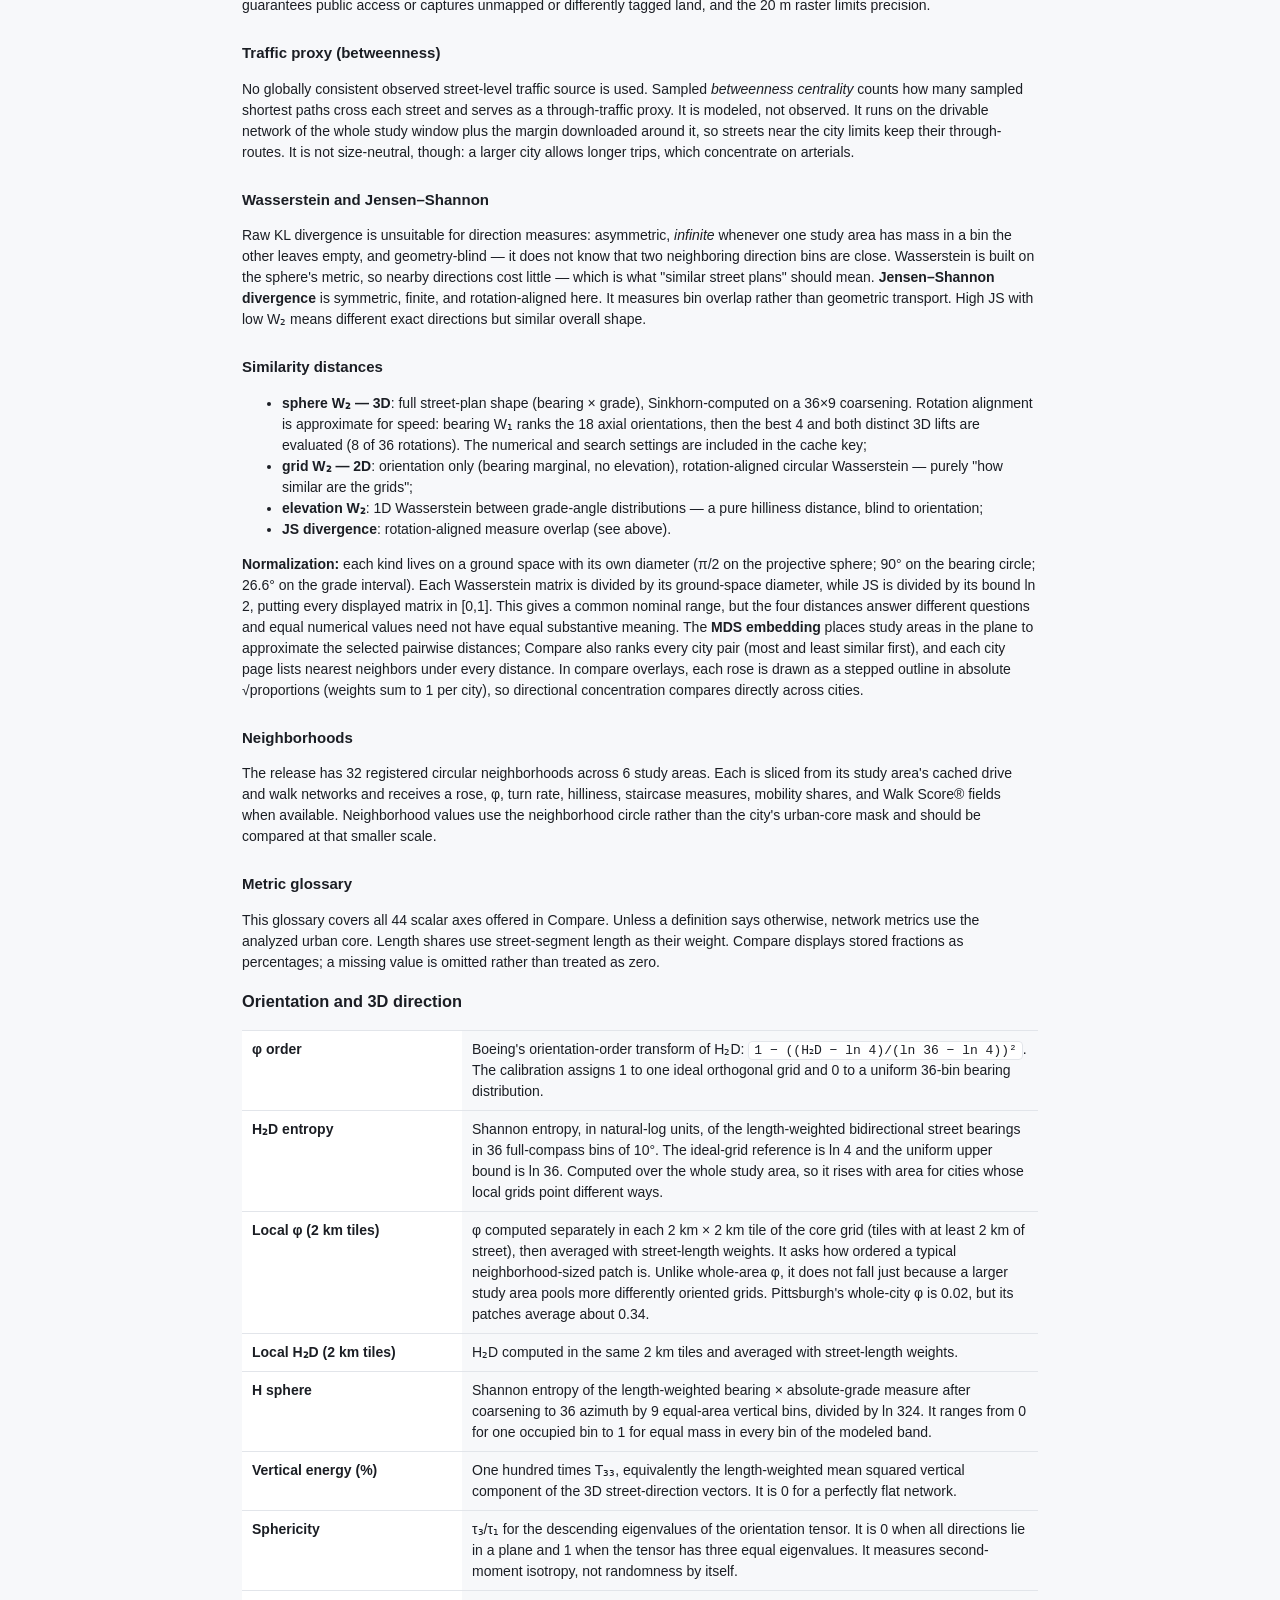
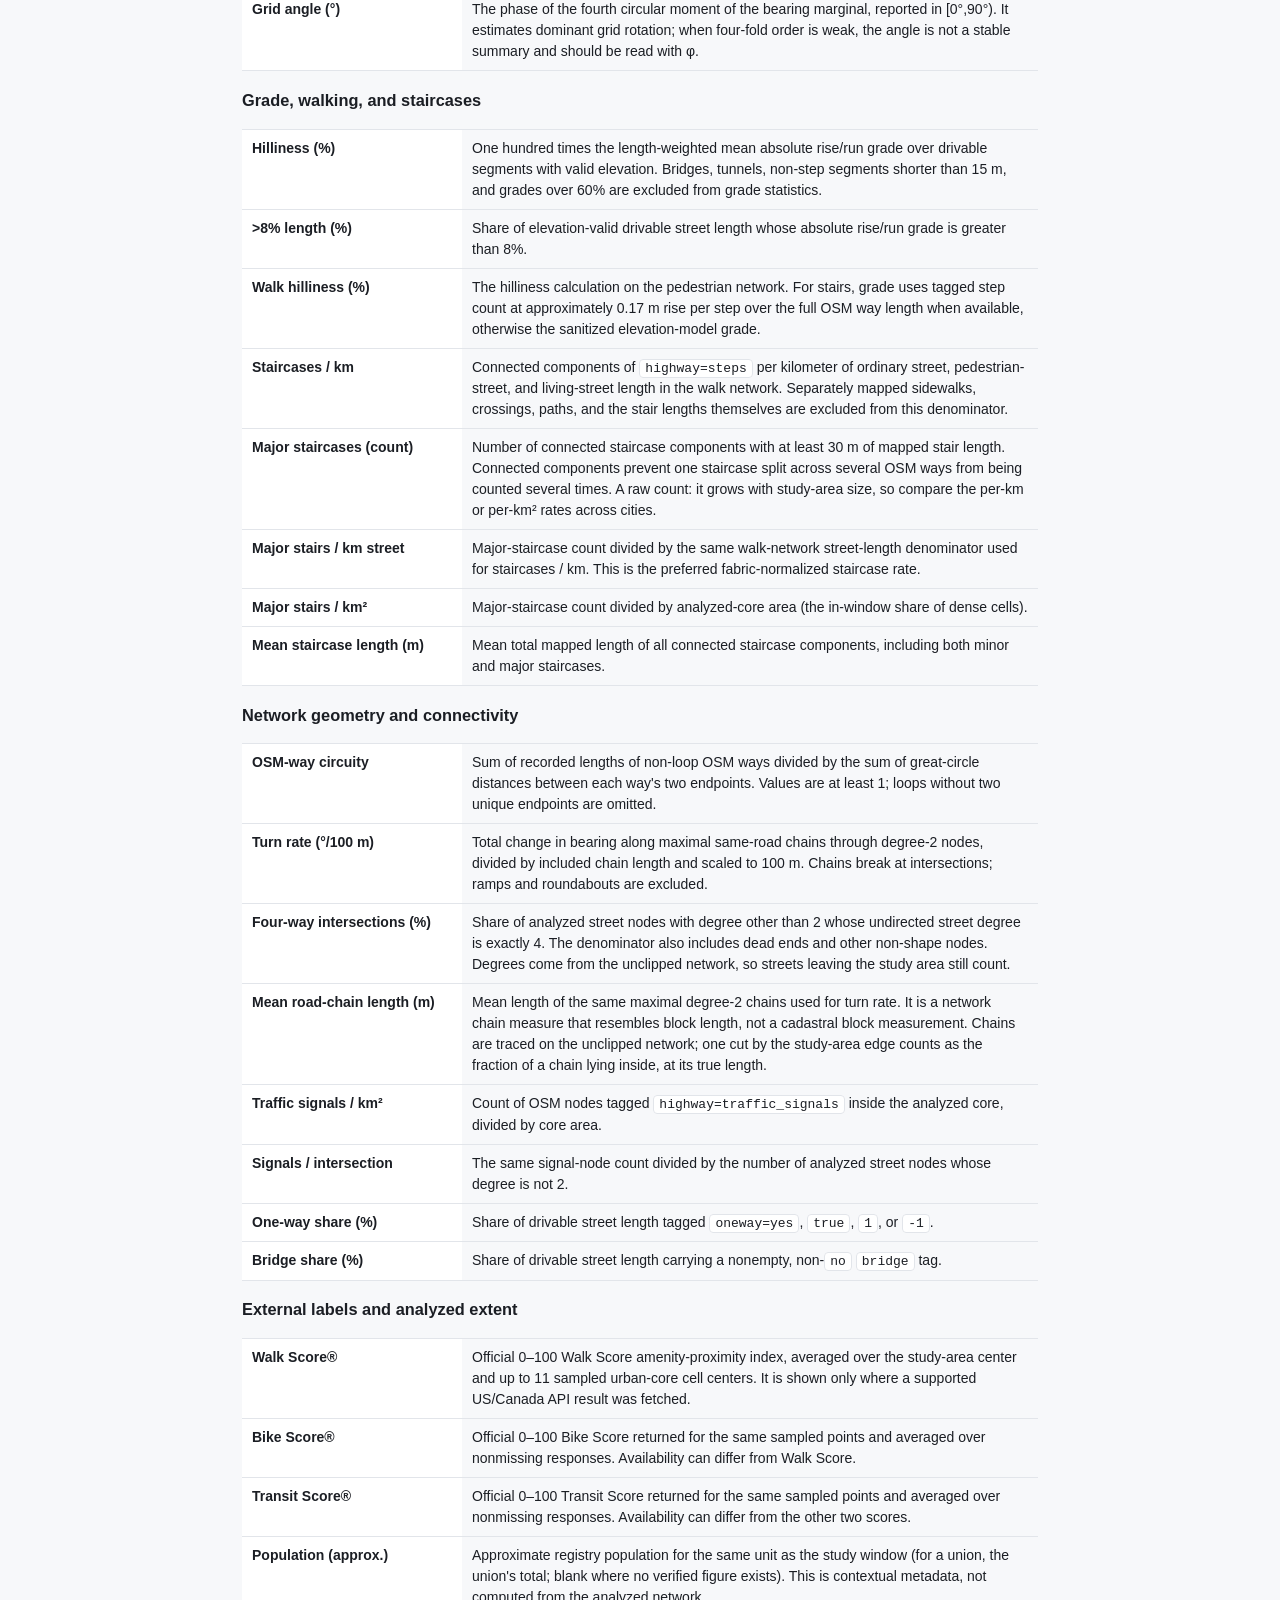
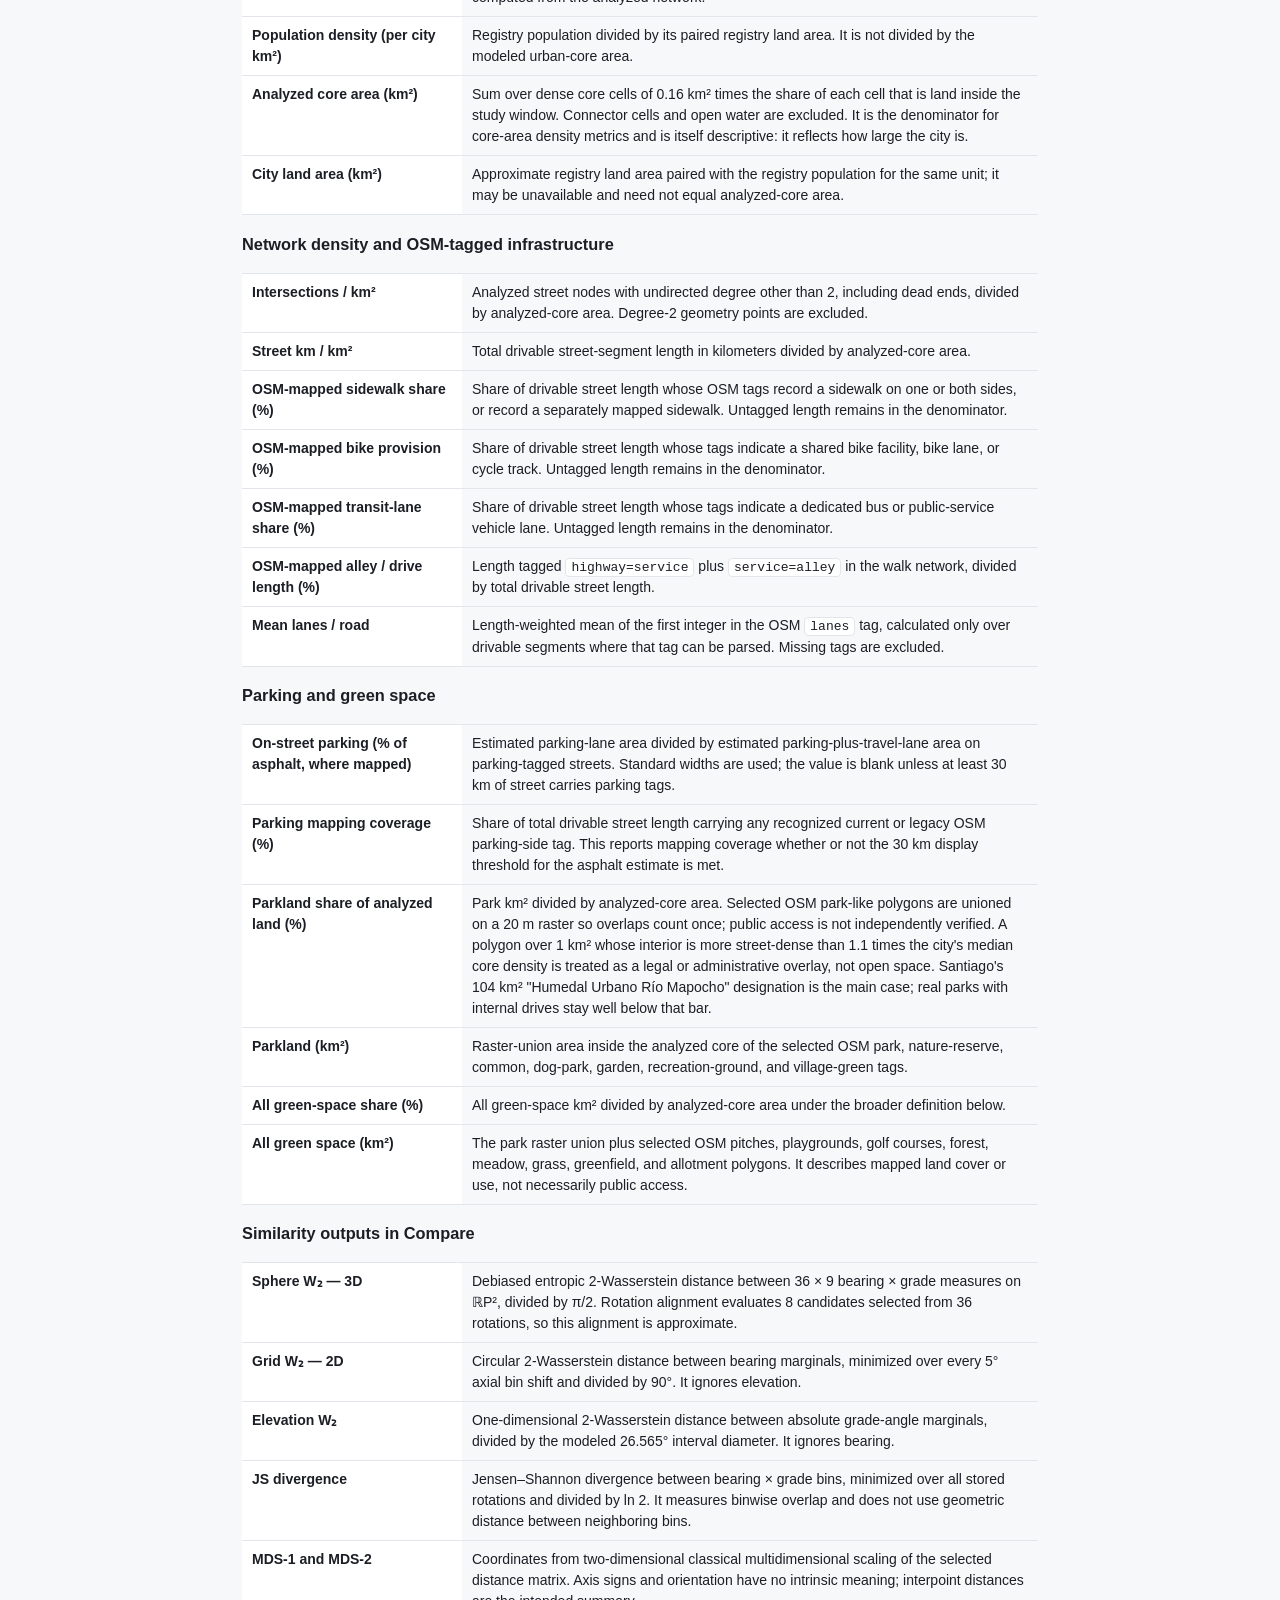
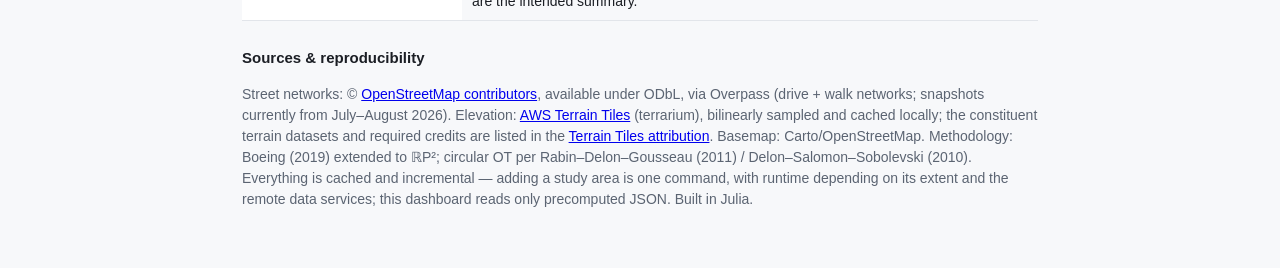
==== commit 0489aef9: "City Streets: city limits for every city, water excluded Regenerated static export (report v17). Eve" ====
--- a/city-streets/about.html
+++ b/city-streets/about.html
@@ -46,15 +46,37 @@
 
   <section id="window">
     <h2>Analyzed area</h2>
-    <p>Most cities are fetched as a disc around the registered center (default 6 km, grown to
-    cover registered neighborhoods); selected cities use municipal boundaries. Analysis is
-    restricted to the <b>urban core</b>. Intersections are counted on a 400 m grid, cells below
-    25 intersections/km² are dropped, and the connected dense region around the center is kept.
-    Sparse cells surrounded by dense fabric (at least 4 of 8 neighbors) are bridged across rivers,
-    parks, and rail yards. On the region map, shading marks the analyzed core, the ring marks a
-    disc window, and circles mark neighborhoods. The same density rule is used everywhere, but
-    disc and boundary inputs are not interchangeable; raw counts and area-normalized metrics
-    remain sensitive to extent.</p>
+    <p><b>Study window.</b> Every study area is its city limits, clipped exactly to the
+    OpenStreetMap boundary polygon; enclaves such as Hamtramck inside Detroit are excluded. Where
+    the municipality is not what people mean by the city, the window is a documented union of
+    official units. Examples: Tokyo's 23 special wards, Greater London, Beijing's six central
+    districts, central Shanghai, Sydney's Eastern City District, Copenhagen with its enclave
+    Frederiksberg, Ottawa with Gatineau, Cairo with Giza, and Las Vegas with the unincorporated
+    towns that hold the Strip. The city page names each choice. Province-sized units, such as
+    Kinshasa or Giza's desert, are clipped to 60 km from the center, beyond the reach of any
+    urban core.</p>
+    <p><b>Water is not land.</b> Open water is removed from every cell: the sea, from OSM's
+    coastline-derived land polygons, and lakes, rivers, reservoirs, and docks, from OSM water
+    areas. It is rasterized at 50 m. A harbor or bay inside the city limits is therefore not
+    analyzed area.</p>
+    <p><b>Urban core.</b> Intersections inside the window are counted on a 400 m grid. Cells
+    below 25 intersections per km² <em>of land</em> are dropped, and the connected dense region
+    around the center is kept. A cell cut by the city limits or a shoreline is judged by its
+    land part. Sparse cells surrounded by dense fabric (at least 4 of 8 neighbors) are
+    <em>connectors</em>: they join the two sides of a park or rail yard but are not analyzed
+    land. Dense fabric across open water up to 3 km wide is joined the same way, such as
+    Istanbul's Asian shore across the Bosphorus or Kowloon across Victoria Harbour. The water
+    becomes a connector, and only bridges and tunnels over it are kept. On the region map,
+    shading marks the analyzed core, light shading marks connectors, the outline marks the study
+    window, and circles mark neighborhoods.</p>
+    <p><b>Comparing areas of different size.</b> Analyzed cores range from about 14 km² (Cambridge,
+    MA) to 1,230 km² (Cairo with Giza). Core area counts only land inside the window, so densities are not diluted by
+    the city edge or by water. Intersection degrees and road chains are read from the unclipped
+    network, so the cut cannot create false dead ends or short "blocks". Shares, grades, and
+    per-km² and per-km rates are intensive and compare across sizes. Whole-area φ and H₂D are
+    not: pooling many local grids flattens the rose, so for non-grid cities they fall as the
+    area grows. <b>Local φ</b> (2 km tiles) is the size-robust companion. Raw counts (major
+    staircases, park km², core area) scale with area and are descriptive only.</p>
   </section>
 
   <section id="rose">
@@ -213,8 +235,10 @@
     <h2>Traffic proxy (betweenness)</h2>
     <p>No globally consistent observed street-level traffic source is used. Sampled
     <em>betweenness centrality</em> counts how many sampled shortest paths cross each street and
-    serves as a through-traffic proxy. It is modeled, not observed, and disc clipping can bias it
-    toward the center.</p>
+    serves as a through-traffic proxy. It is modeled, not observed. It runs on the drivable
+    network of the whole study window plus the margin downloaded around it, so streets near the
+    city limits keep their through-routes. It is not size-neutral, though: a larger city allows
+    longer trips, which concentrate on arterials.</p>
   </section>
 
   <section id="klvsw">
@@ -258,16 +282,15 @@
     <h2>Neighborhoods</h2>
     <p>The release has 32 registered circular neighborhoods across 6 study areas. Each is sliced
     from its study area's cached drive and walk networks and receives a rose, φ, turn rate,
-    hilliness, staircase measures, mobility shares, and Walk Score® fields when available. A
-    disc study area's fetch radius grows when necessary to contain its registered neighborhoods;
-    a boundary study area remains limited to its fetched boundary. Neighborhood values use the
+    hilliness, staircase measures, mobility shares, and Walk Score® fields when available.
+    Neighborhood values use the
     neighborhood circle rather than the city's urban-core mask and should be compared at that
     smaller scale.</p>
   </section>
 
   <section id="glossary">
     <h2>Metric glossary</h2>
-    <p>This glossary covers all 42 scalar axes offered in Compare. Unless a definition says
+    <p>This glossary covers all 44 scalar axes offered in Compare. Unless a definition says
     otherwise, network metrics use the analyzed urban core. Length shares use street-segment
     length as their weight. Compare displays stored fractions as percentages; a missing value
     is omitted rather than treated as zero.</p>
@@ -282,7 +305,18 @@
       <dt data-metric="entropy2d">H₂D entropy</dt>
       <dd>Shannon entropy, in natural-log units, of the length-weighted bidirectional street
       bearings in 36 full-compass bins of 10°. The ideal-grid reference is ln 4 and the uniform
-      upper bound is ln 36.</dd>
+      upper bound is ln 36. Computed over the whole study area, so it rises with area for
+      cities whose local grids point different ways.</dd>
+
+      <dt data-metric="phi_local">Local φ (2 km tiles)</dt>
+      <dd>φ computed separately in each 2 km × 2 km tile of the core grid (tiles with at least
+      2 km of street), then averaged with street-length weights. It asks how ordered a typical
+      neighborhood-sized patch is. Unlike whole-area φ, it does not fall just because a larger
+      study area pools more differently oriented grids. Pittsburgh's whole-city φ is 0.02, but
+      its patches average about 0.34.</dd>
+
+      <dt data-metric="entropy_local">Local H₂D (2 km tiles)</dt>
+      <dd>H₂D computed in the same 2 km tiles and averaged with street-length weights.</dd>
 
       <dt data-metric="spherical_entropy">H sphere</dt>
       <dd>Shannon entropy of the length-weighted bearing × absolute-grade measure after
@@ -329,15 +363,16 @@
       <dt data-metric="major_stairs">Major staircases (count)</dt>
       <dd>Number of connected staircase components with at least 30 m of mapped stair length.
       Connected components prevent one staircase split across several OSM ways from being
-      counted several times.</dd>
+      counted several times. A raw count: it grows with study-area size, so compare the
+      per-km or per-km² rates across cities.</dd>
 
       <dt data-metric="major_stairs_per_km_street">Major stairs / km street</dt>
       <dd>Major-staircase count divided by the same walk-network street-length denominator used
       for staircases / km. This is the preferred fabric-normalized staircase rate.</dd>
 
       <dt data-metric="major_stairs_per_km2">Major stairs / km²</dt>
-      <dd>Major-staircase count divided by analyzed-core area. It is extent-sensitive because
-      disc and boundary inputs can cover different kinds of windows.</dd>
+      <dd>Major-staircase count divided by analyzed-core area (the in-window share of dense
+      cells).</dd>
 
       <dt data-metric="mean_stair_m">Mean staircase length (m)</dt>
       <dd>Mean total mapped length of all connected staircase components, including both minor
@@ -358,11 +393,14 @@
 
       <dt data-metric="four_way">Four-way intersections (%)</dt>
       <dd>Share of analyzed street nodes with degree other than 2 whose undirected street degree
-      is exactly 4. The denominator also includes dead ends and other non-shape nodes.</dd>
+      is exactly 4. The denominator also includes dead ends and other non-shape nodes. Degrees
+      come from the unclipped network, so streets leaving the study area still count.</dd>
 
       <dt data-metric="mean_block_m">Mean road-chain length (m)</dt>
       <dd>Mean length of the same maximal degree-2 chains used for turn rate. It is a network
-      chain measure that resembles block length, not a cadastral block measurement.</dd>
+      chain measure that resembles block length, not a cadastral block measurement. Chains are
+      traced on the unclipped network; one cut by the study-area edge counts as the fraction
+      of a chain lying inside, at its true length.</dd>
 
       <dt data-metric="signals_per_km2">Traffic signals / km²</dt>
       <dd>Count of OSM nodes tagged <code>highway=traffic_signals</code> inside the analyzed core,
@@ -397,16 +435,18 @@
       nonmissing responses. Availability can differ from the other two scores.</dd>
 
       <dt data-metric="population">Population (approx.)</dt>
-      <dd>Approximate registry population for the named administrative or borough unit. This is
-      contextual metadata, not computed from the analyzed network.</dd>
+      <dd>Approximate registry population for the same unit as the study window (for a union,
+      the union's total; blank where no verified figure exists). This is contextual metadata,
+      not computed from the analyzed network.</dd>
 
       <dt data-metric="pop_density">Population density (per city km²)</dt>
       <dd>Registry population divided by its paired registry land area. It is not divided by the
       modeled urban-core area.</dd>
 
       <dt data-metric="core_area_km2">Analyzed core area (km²)</dt>
-      <dd>Number of retained 400 m × 400 m urban-core cells multiplied by 0.16 km². It is the
-      denominator for core-area density metrics.</dd>
+      <dd>Sum over dense core cells of 0.16 km² times the share of each cell that is land inside
+      the study window. Connector cells and open water are excluded. It is the denominator for core-area density metrics
+      and is itself descriptive: it reflects how large the city is.</dd>
 
       <dt data-metric="land_km2">City land area (km²)</dt>
       <dd>Approximate registry land area paired with the registry population for the same unit;
@@ -457,7 +497,11 @@
 
       <dt data-metric="park_share">Parkland share of analyzed land (%)</dt>
       <dd>Park km² divided by analyzed-core area. Selected OSM park-like polygons are unioned on
-      a 20 m raster so overlaps count once; public access is not independently verified.</dd>
+      a 20 m raster so overlaps count once; public access is not independently verified. A
+      polygon over 1 km² whose interior is more street-dense than 1.1 times the city's median
+      core density is treated as a legal or administrative overlay, not open space. Santiago's
+      104 km² "Humedal Urbano Río Mapocho" designation is the main case; real parks with
+      internal drives stay well below that bar.</dd>
 
       <dt data-metric="park_km2">Parkland (km²)</dt>
       <dd>Raster-union area inside the analyzed core of the selected OSM park, nature-reserve,
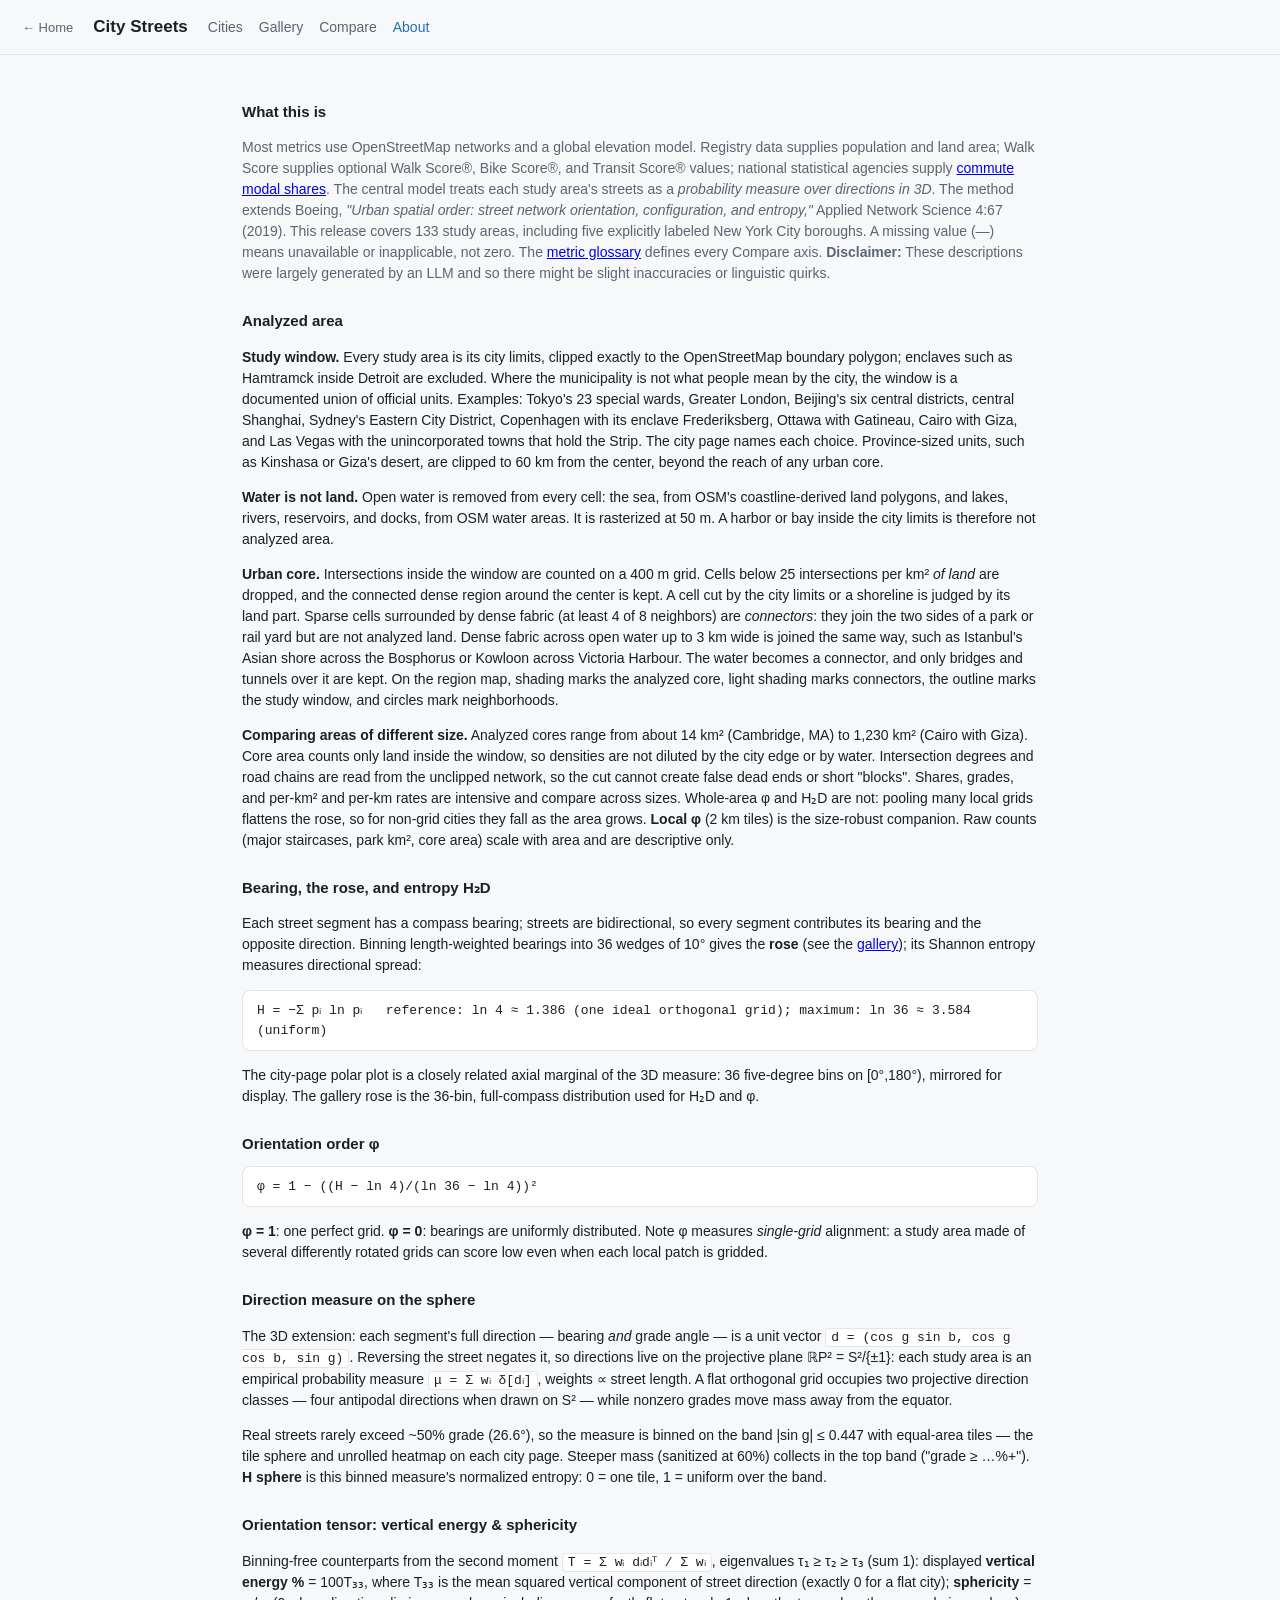
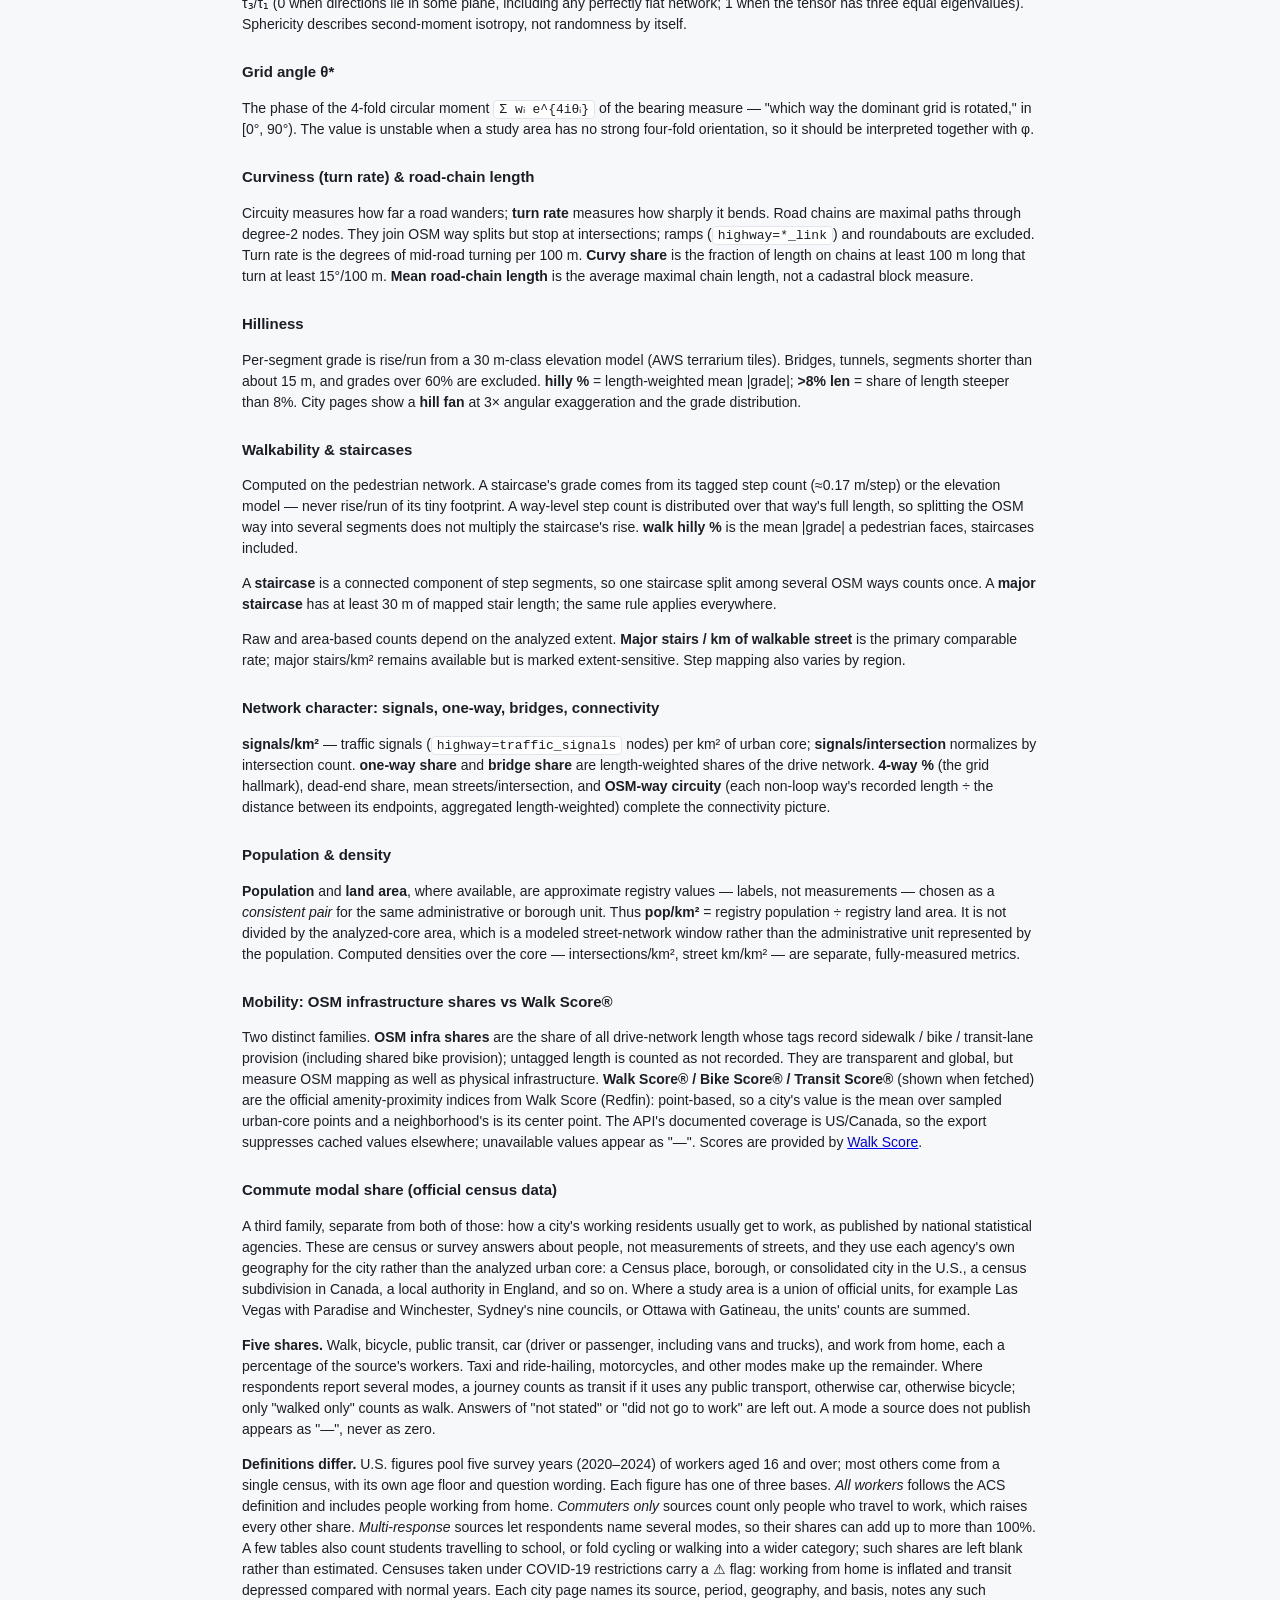
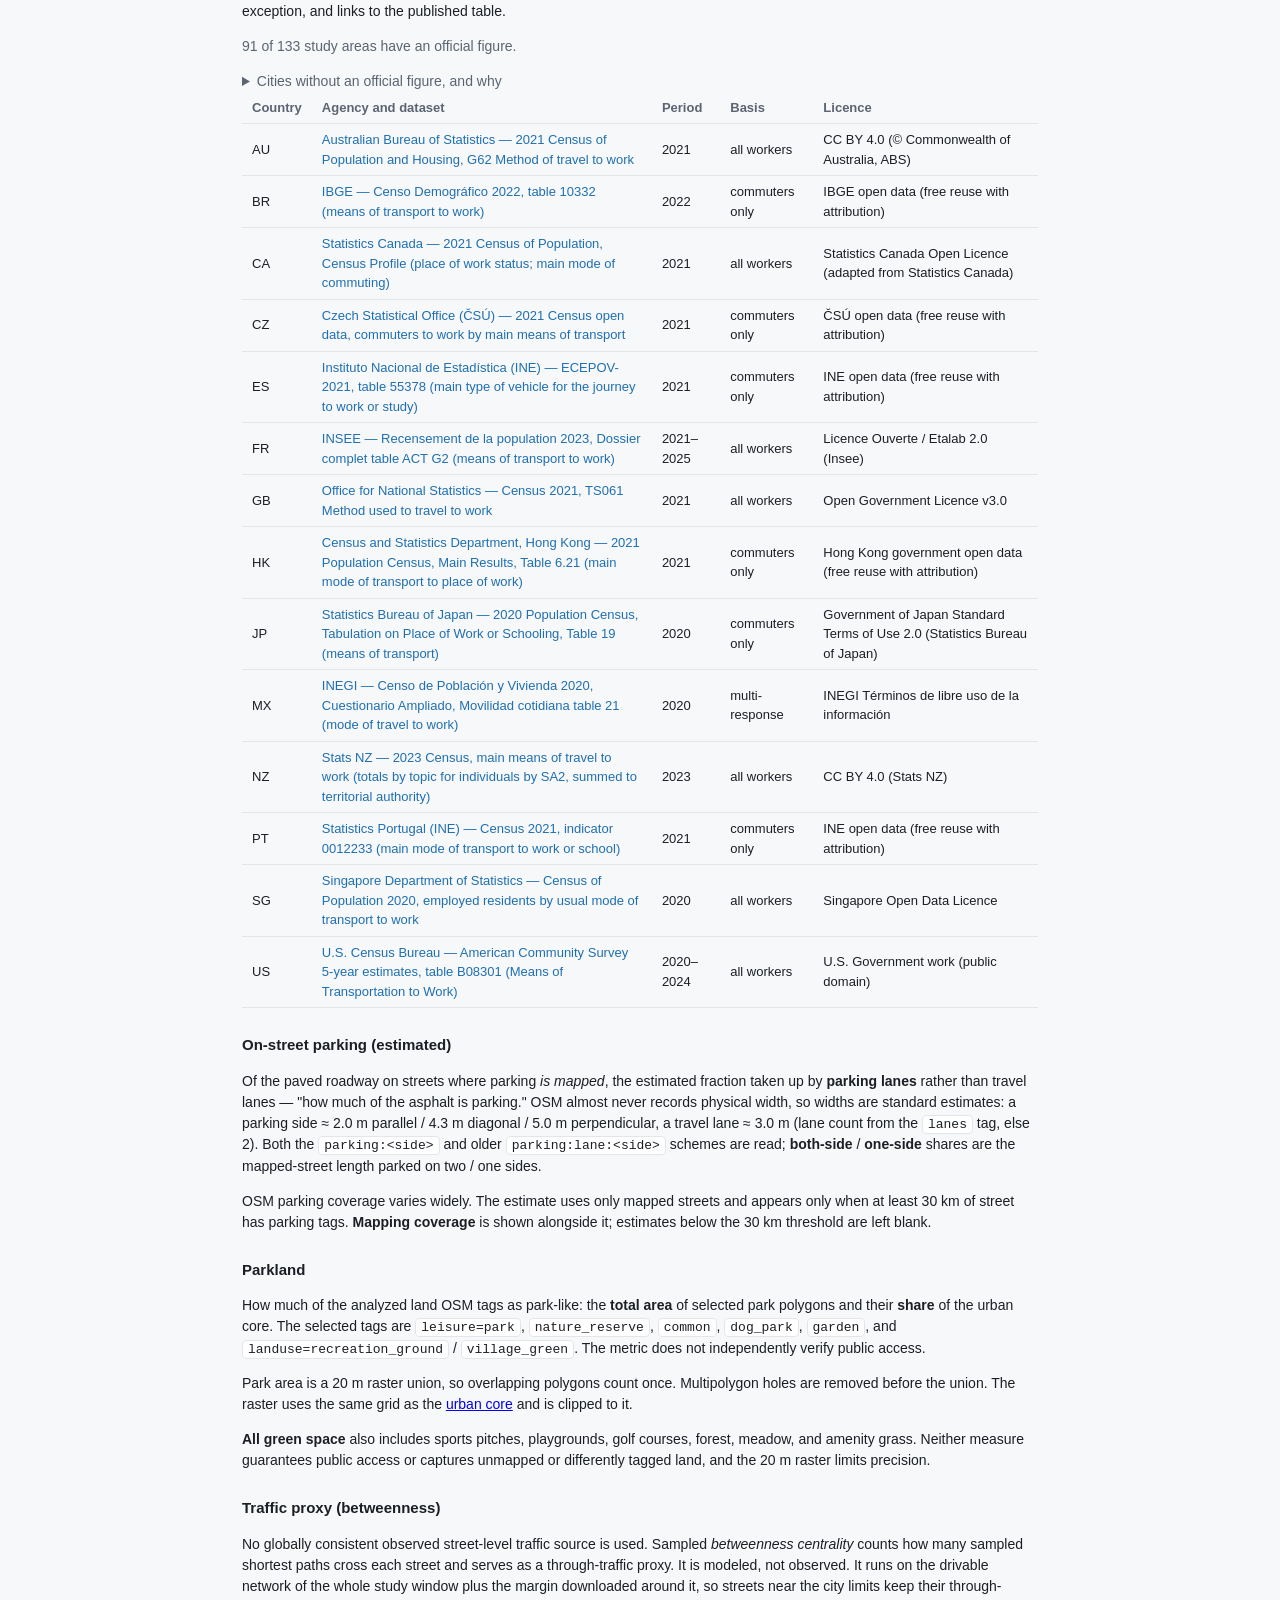
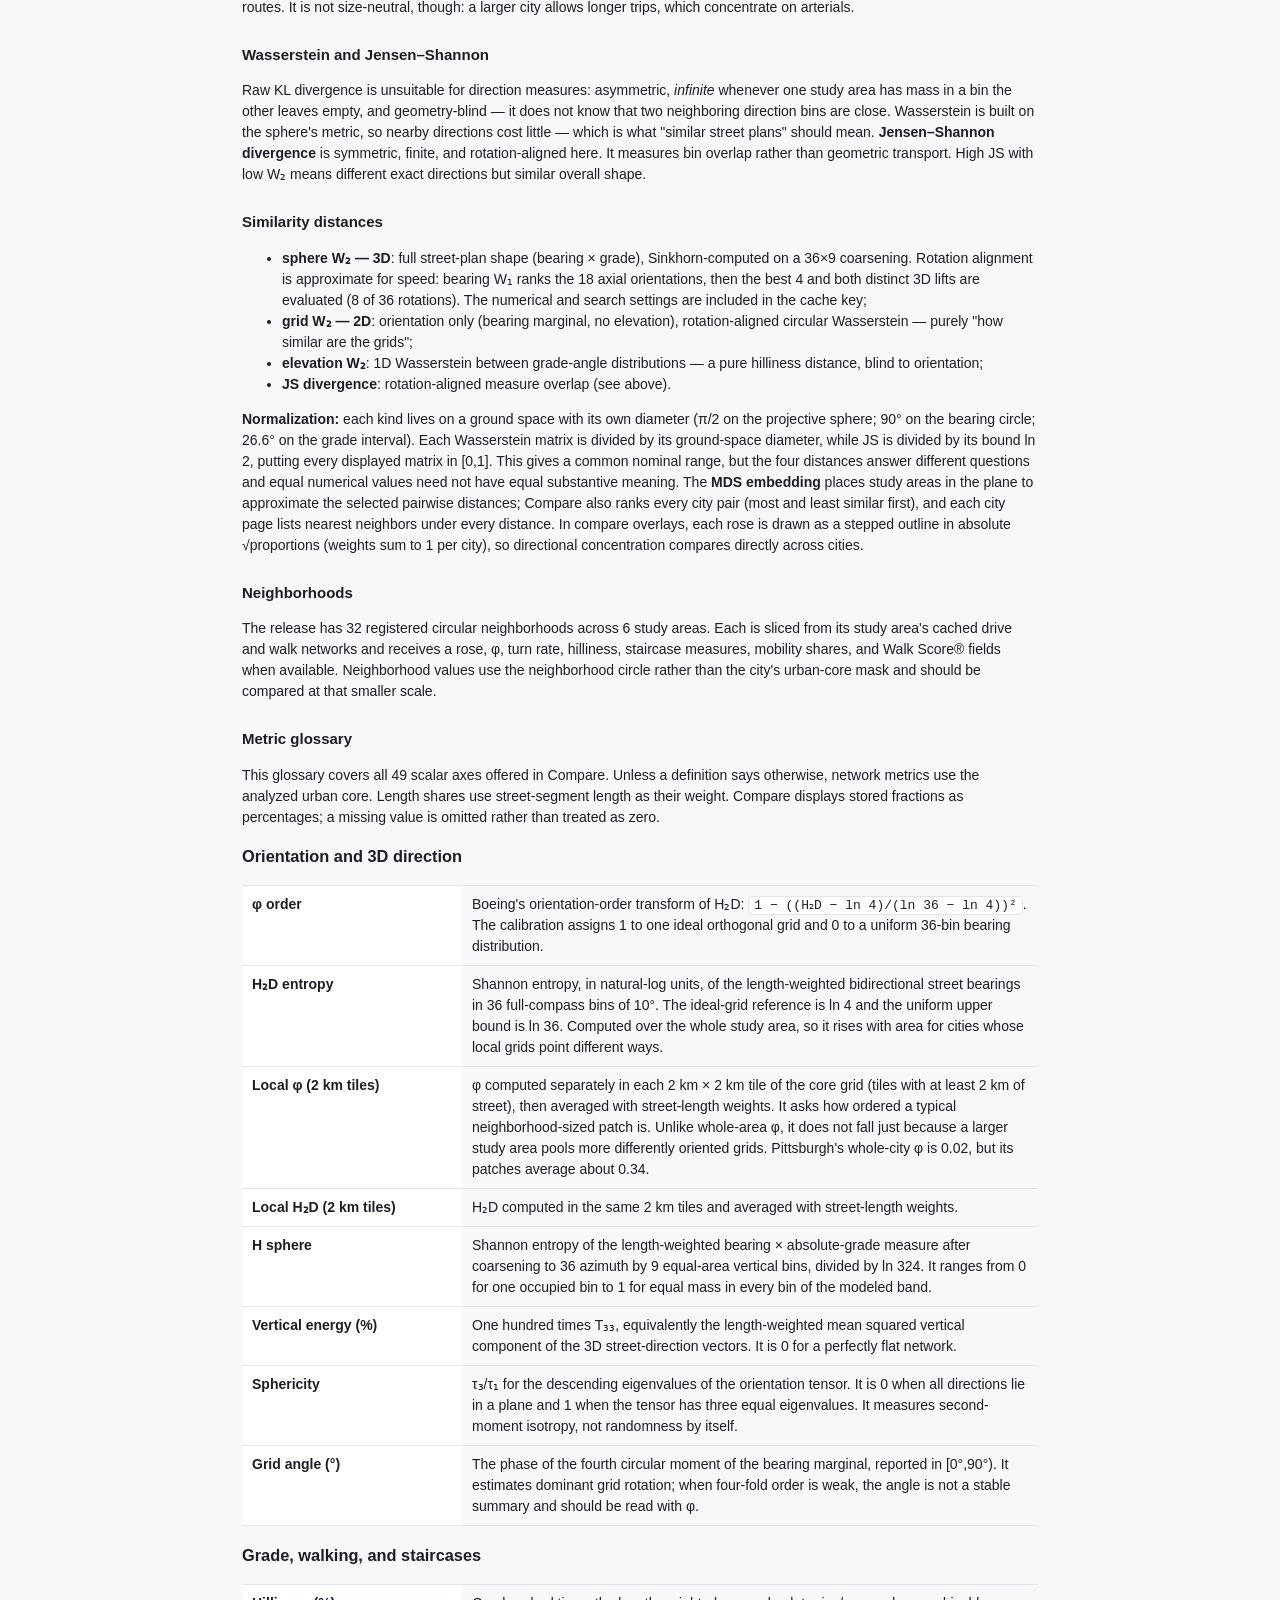
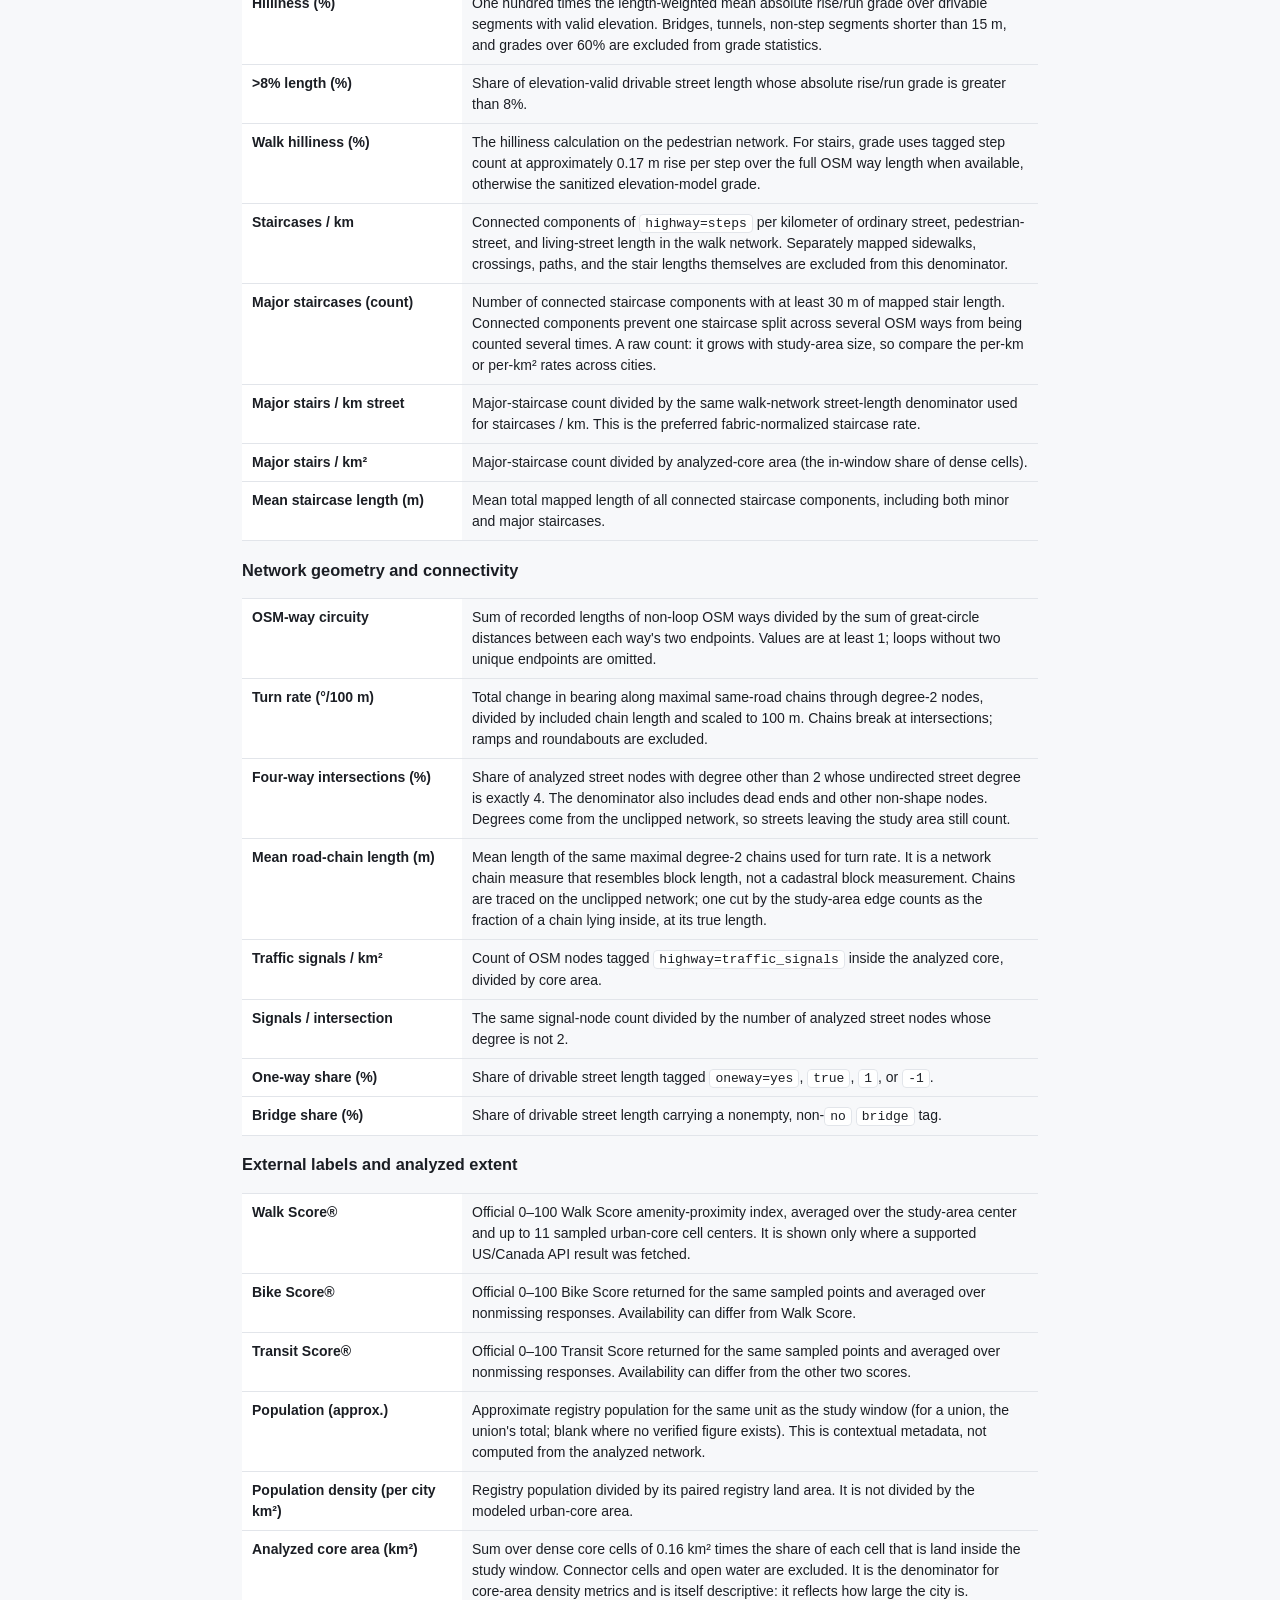
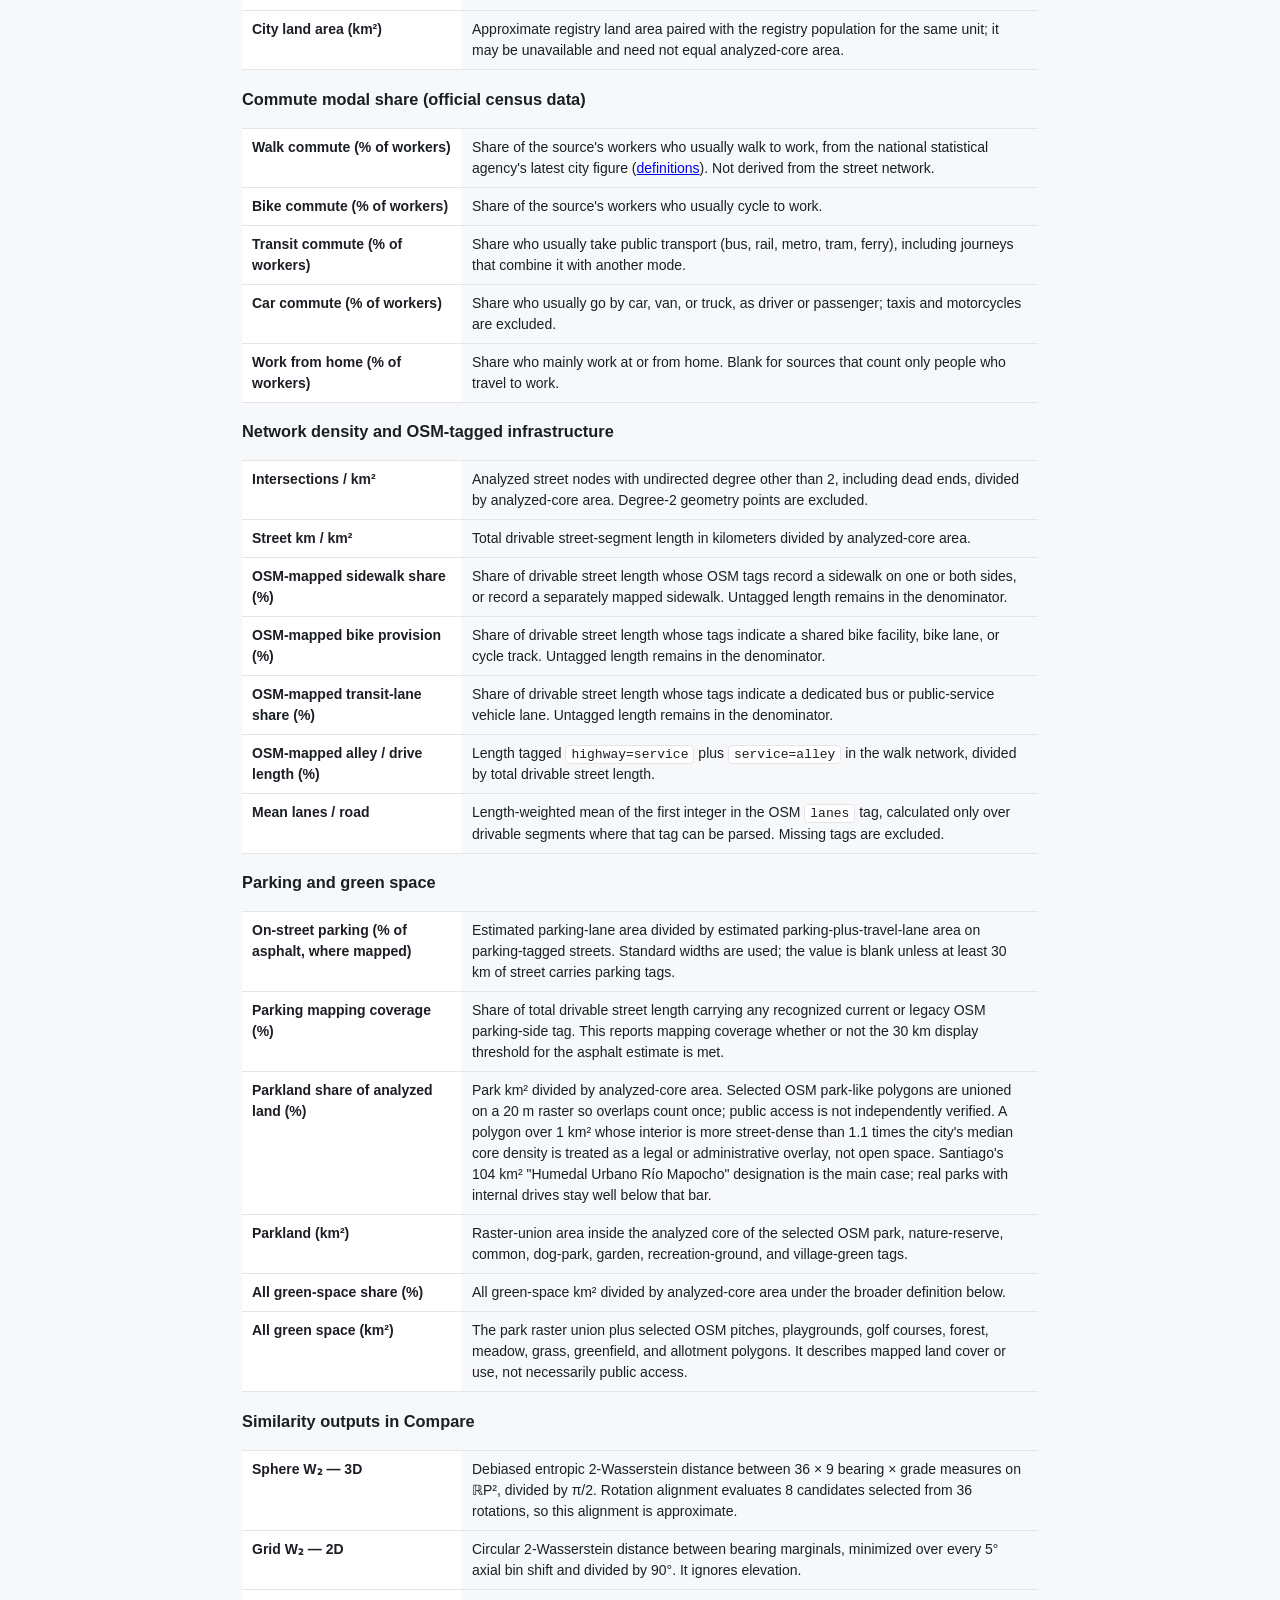
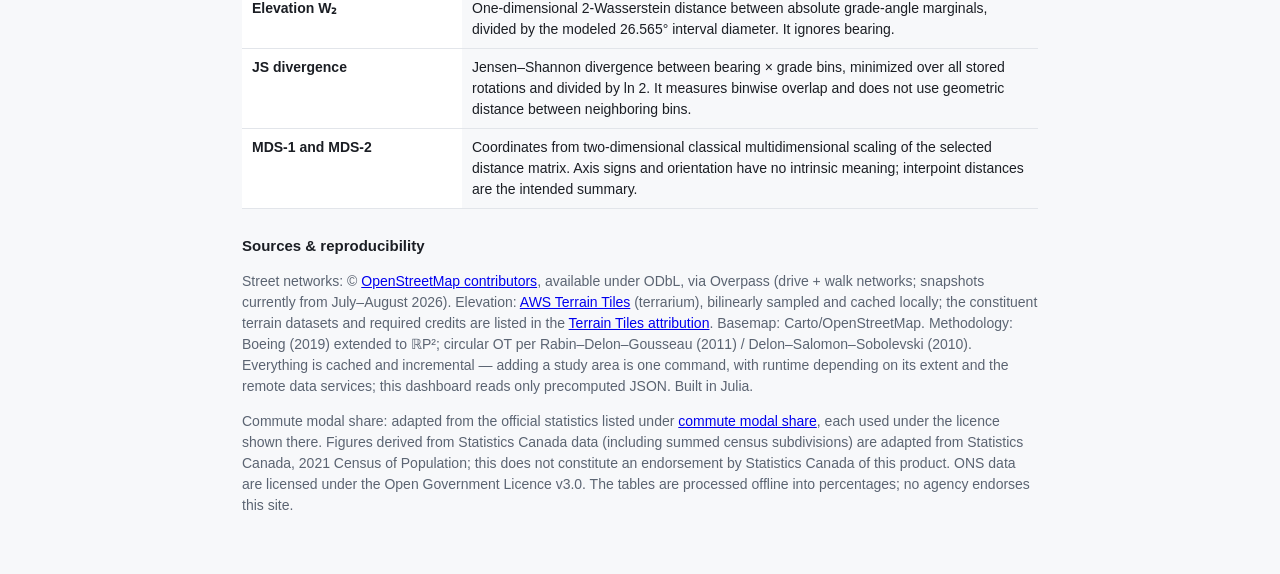
==== commit b08f885e: "City Streets: official commute modal share Regenerated static export with census commute shares (wal" ====
--- a/city-streets/about.html
+++ b/city-streets/about.html
@@ -23,6 +23,7 @@
     .metric-glossary dd { padding-top: 2px; }
   }
   h2 { margin-top: 26px; }
+  #commutesources th { cursor: default; text-align: left; white-space: normal; }
 </style>
 </head>
 <body>
@@ -35,7 +36,8 @@
   <h2>What this is</h2>
   <p class="muted">Most metrics use OpenStreetMap networks and a global elevation model.
   Registry data supplies population and land area; Walk Score supplies optional Walk Score®,
-  Bike Score®, and Transit Score® values. The central model treats each study area's streets as
+  Bike Score®, and Transit Score® values; national statistical agencies supply
+  <a href="#commute">commute modal shares</a>. The central model treats each study area's streets as
   a <em>probability measure over directions in 3D</em>. The method extends Boeing,
   <em>"Urban spatial order: street network orientation, configuration, and entropy,"</em>
   Applied Network Science 4:67 (2019). This release covers 133 study areas, including five
@@ -201,6 +203,40 @@
     <a href="https://www.walkscore.com/how-it-works/" target="_blank" rel="noopener">Walk Score</a>.</p>
   </section>
 
+  <section id="commute">
+    <h2>Commute modal share (official census data)</h2>
+    <p>A third family, separate from both of those: how a city's working residents usually get
+    to work, as published by national statistical agencies. These are census or survey answers
+    about people, not measurements of streets, and they use each agency's own geography for the
+    city rather than the analyzed urban core: a Census place, borough, or consolidated city in the
+    U.S., a census subdivision in Canada, a local authority in England, and so on. Where a study
+    area is a union of official units, for example Las Vegas with Paradise and Winchester,
+    Sydney's nine councils, or Ottawa with Gatineau, the units' counts are summed.</p>
+    <p><b>Five shares.</b> Walk, bicycle, public transit, car (driver or passenger, including vans
+    and trucks), and work from home, each a percentage of the source's workers. Taxi and
+    ride-hailing, motorcycles, and other modes make up the remainder. Where respondents report
+    several modes, a journey counts as transit if it uses any public transport, otherwise car,
+    otherwise bicycle; only "walked only" counts as walk. Answers of "not stated" or "did not go
+    to work" are left out. A mode a source does not publish appears as "—", never as zero.</p>
+    <p><b>Definitions differ.</b> U.S. figures pool five survey years (2020–2024) of workers aged
+    16 and over; most others come from a single census, with its own age floor and question
+    wording. Each figure has one of three bases. <i>All workers</i> follows the ACS definition and
+    includes people working from home. <i>Commuters only</i> sources count only people who travel
+    to work, which raises every other share. <i>Multi-response</i> sources let respondents name
+    several modes, so their shares can add up to more than 100%. A few tables also count
+    students travelling to school, or fold cycling or walking into a wider category; such
+    shares are left blank rather than estimated. Censuses taken under COVID-19 restrictions
+    carry a ⚠ flag: working from home is inflated and transit depressed compared with normal
+    years. Each city page names its source, period, geography, and basis, notes any such
+    exception, and links to the published table.</p>
+    <p class="muted" id="commutecoverage"></p>
+    <details id="commutemissing" style="display:none"><summary class="muted">Cities without an
+      official figure, and why</summary><ul class="muted" style="margin:6px 0"></ul></details>
+    <div style="overflow:auto"><table id="commutesources" style="font-size:13px"><thead><tr>
+      <th>Country</th><th>Agency and dataset</th><th>Period</th><th>Basis</th><th>Licence</th>
+    </tr></thead><tbody></tbody></table></div>
+  </section>
+
   <section id="parking">
     <h2>On-street parking (estimated)</h2>
     <p>Of the paved roadway on streets where parking <em>is mapped</em>, the estimated fraction
@@ -290,7 +326,7 @@
 
   <section id="glossary">
     <h2>Metric glossary</h2>
-    <p>This glossary covers all 44 scalar axes offered in Compare. Unless a definition says
+    <p>This glossary covers all 49 scalar axes offered in Compare. Unless a definition says
     otherwise, network metrics use the analyzed urban core. Length shares use street-segment
     length as their weight. Compare displays stored fractions as percentages; a missing value
     is omitted rather than treated as zero.</p>
@@ -451,6 +487,29 @@
       <dt data-metric="land_km2">City land area (km²)</dt>
       <dd>Approximate registry land area paired with the registry population for the same unit;
       it may be unavailable and need not equal analyzed-core area.</dd>
+    </dl>
+
+    <h3>Commute modal share (official census data)</h3>
+    <dl class="metric-glossary">
+      <dt data-metric="commute_walk">Walk commute (% of workers)</dt>
+      <dd>Share of the source's workers who usually walk to work, from the national statistical
+      agency's latest city figure (<a href="#commute">definitions</a>). Not derived from the
+      street network.</dd>
+
+      <dt data-metric="commute_bike">Bike commute (% of workers)</dt>
+      <dd>Share of the source's workers who usually cycle to work.</dd>
+
+      <dt data-metric="commute_transit">Transit commute (% of workers)</dt>
+      <dd>Share who usually take public transport (bus, rail, metro, tram, ferry), including
+      journeys that combine it with another mode.</dd>
+
+      <dt data-metric="commute_car">Car commute (% of workers)</dt>
+      <dd>Share who usually go by car, van, or truck, as driver or passenger; taxis and
+      motorcycles are excluded.</dd>
+
+      <dt data-metric="commute_wfh">Work from home (% of workers)</dt>
+      <dd>Share who mainly work at or from home. Blank for sources that count only people who
+      travel to work.</dd>
     </dl>
 
     <h3>Network density and OSM-tagged infrastructure</h3>
@@ -558,7 +617,51 @@
     is cached and incremental — adding a study area is one command, with runtime depending on
     its extent and the remote data services; this dashboard reads only precomputed JSON. Built
     in Julia.</p>
+    <p class="muted">Commute modal share: adapted from the official statistics listed under
+    <a href="#commute">commute modal share</a>, each used under the licence shown there. Figures
+    derived from Statistics Canada data (including summed census subdivisions) are adapted from
+    Statistics Canada, 2021 Census of Population; this does not constitute an endorsement by
+    Statistics Canada of this product. ONS data are licensed under the Open Government Licence
+    v3.0. The tables are processed offline into percentages; no agency endorses this site.</p>
   </section>
 </main>
+<script>
+// Commute coverage and sources, read from the published dataset (built with DOM text nodes only).
+Promise.all([fetch("api/commute.json").then(r => r.json()), fetch("api/cities.json").then(r => r.json())])
+  .then(([commute, cities]) => {
+    const recs = Object.values(commute.cities ?? {});
+    const covered = new Set(recs.map(r => r.city_id));
+    document.getElementById("commutecoverage").textContent =
+      `${covered.size} of ${cities.length} study areas have an official figure.`;
+    const reasons = commute.unavailable ?? {};
+    const missing = cities.filter(c => !covered.has(c.slug)).sort((a, b) => a.name.localeCompare(b.name));
+    if (missing.length) {
+      const box = document.getElementById("commutemissing"), list = box.querySelector("ul");
+      for (const c of missing) {
+        const li = document.createElement("li"), b = document.createElement("b");
+        b.textContent = c.name;
+        li.append(b, ` — ${reasons[c.slug]?.reason ?? "no official figure in this release."}`);
+        list.appendChild(li);
+      }
+      box.style.display = "";
+    }
+    const basis = { all_workers: "all workers", commuters_only: "commuters only",
+                    multi_response: "multi-response" };
+    const body = document.querySelector("#commutesources tbody");
+    for (const src of Object.values(commute.sources ?? {}).sort((a, b) => a.country.localeCompare(b.country))) {
+      const tr = body.insertRow();
+      const link = document.createElement("a");
+      link.href = src.url; link.target = "_blank"; link.rel = "noopener";
+      link.textContent = `${src.agency} — ${src.dataset}`;
+      tr.insertCell().textContent = src.country;
+      tr.insertCell().appendChild(link);
+      tr.insertCell().textContent = src.period;
+      tr.insertCell().textContent = basis[src.basis] ?? src.basis;
+      tr.insertCell().textContent = src.licence;
+      for (const td of tr.cells) { td.style.textAlign = "left"; td.style.whiteSpace = "normal"; }
+    }
+  })
+  .catch(() => { document.getElementById("commutecoverage").textContent = "Commute data could not be loaded."; });
+</script>
 </body>
 </html>
